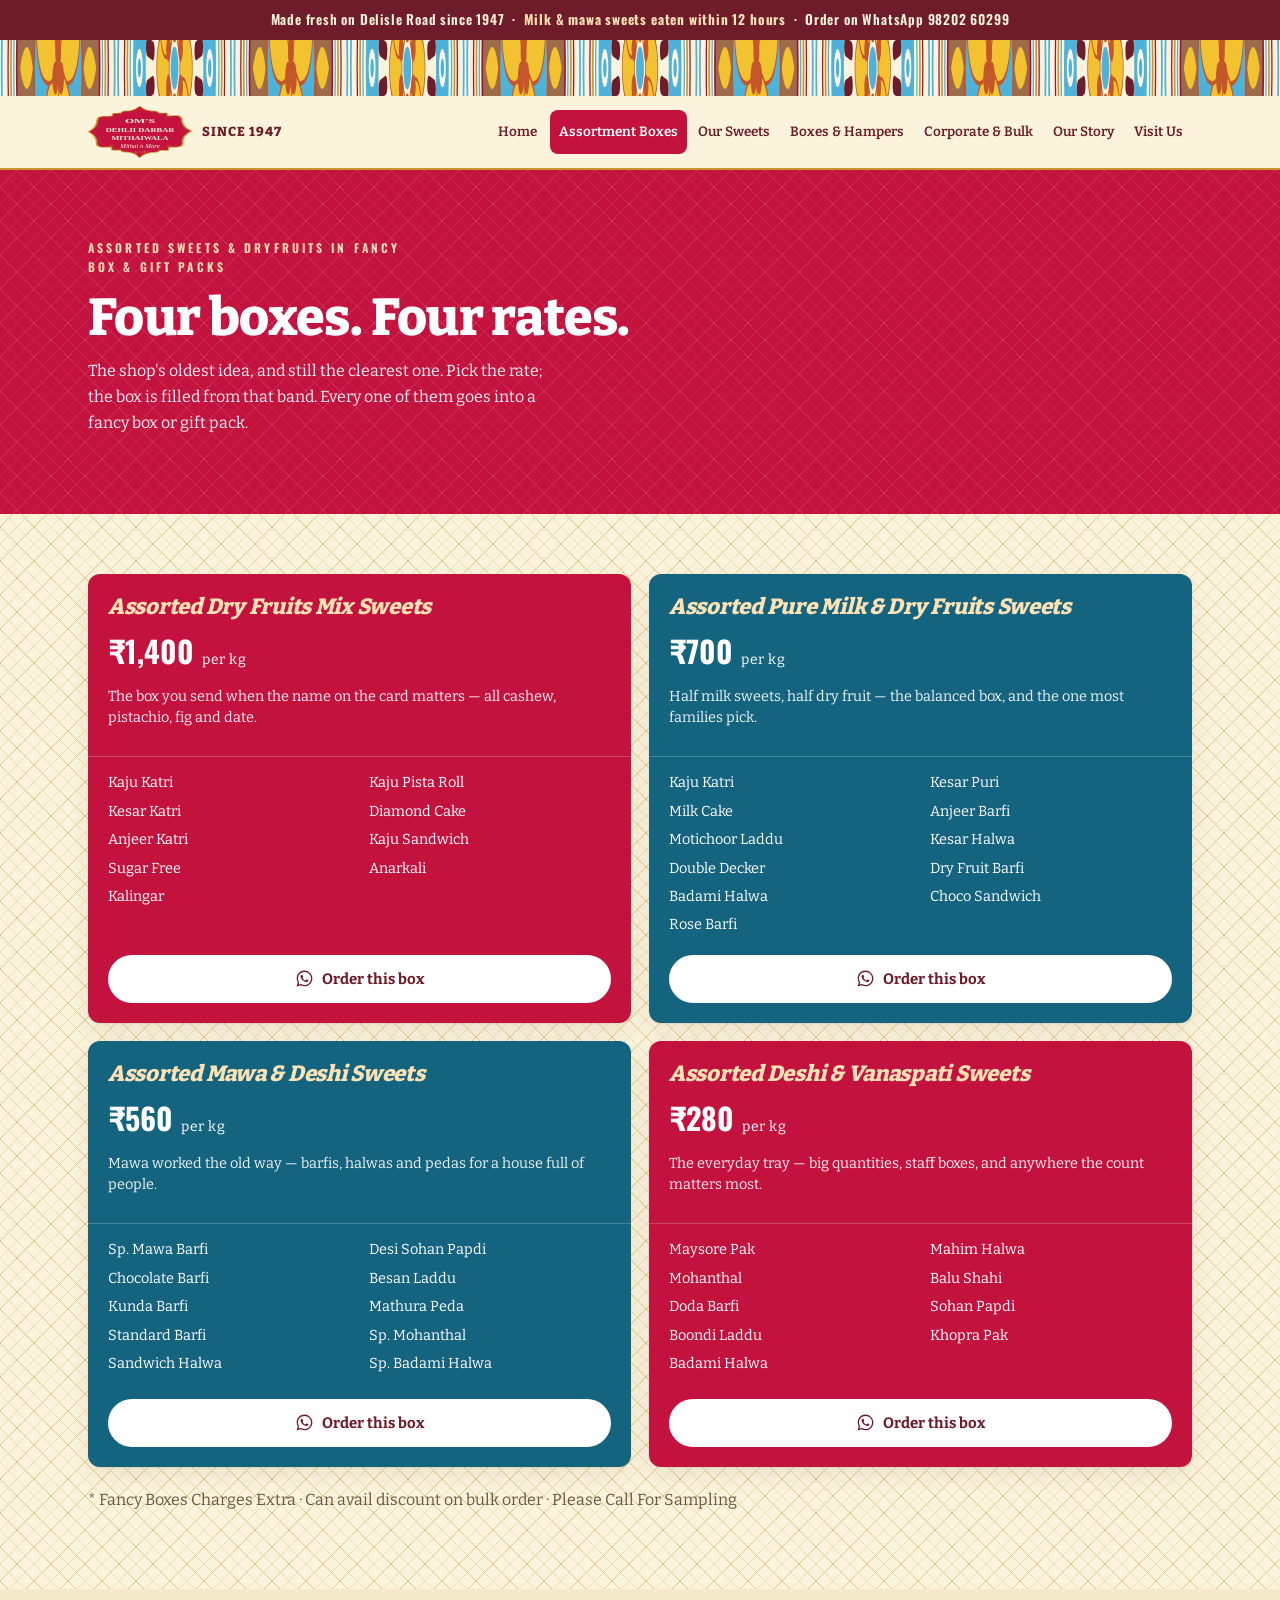
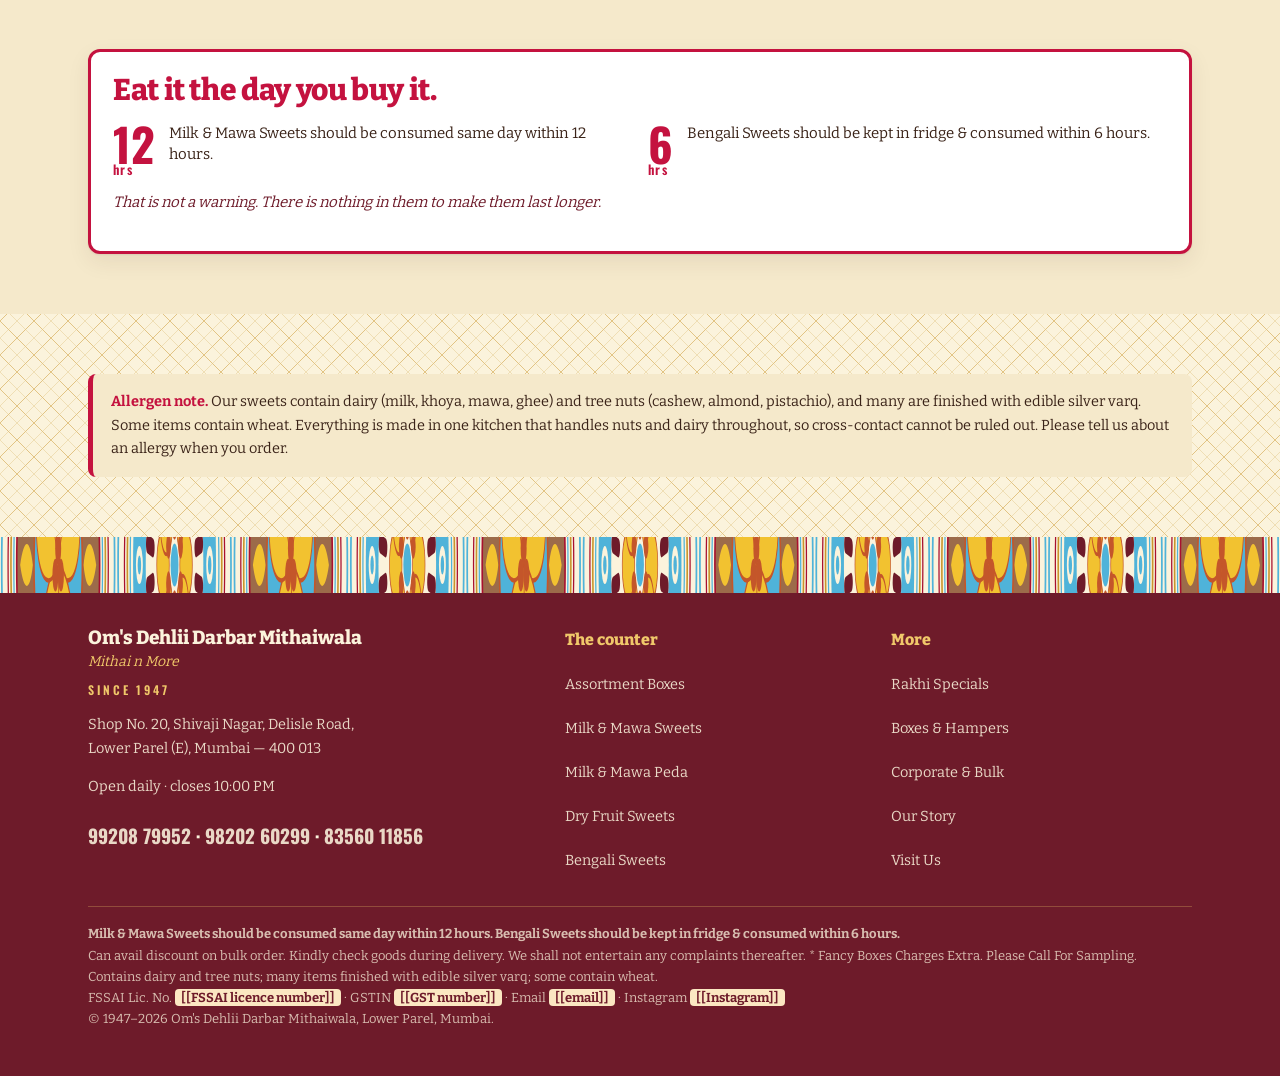
==== assortments.html @ e4f5b5af "Initial commit" ====
<!DOCTYPE html>
<html lang="en">
<head>
<meta charset="utf-8">
<meta name="viewport" content="width=device-width, initial-scale=1">
<title>Assorted sweets & dryfruit gift boxes — ₹280 to ₹1,400 per kg | Lower Parel</title>
<meta name="description" content="Four assortment boxes: Dry Fruits Mix ₹1,400, Pure Milk & Dry Fruits ₹700, Mawa & Deshi ₹560, Deshi & Vanaspati ₹280 per kg. Fancy box and gift packs. Lower Parel, Mumbai.">
<link rel="canonical" href="https://REPLACE-WITH-YOUR-DOMAIN/assortments.html">
<meta name="theme-color" content="#C4123F">
<meta property="og:type" content="website">
<meta property="og:site_name" content="Om's Dehlii Darbar Mithaiwala">
<meta property="og:title" content="Assorted sweets & dryfruit gift boxes — ₹280 to ₹1,400 per kg | Lower Parel">
<meta property="og:description" content="Four assortment boxes: Dry Fruits Mix ₹1,400, Pure Milk & Dry Fruits ₹700, Mawa & Deshi ₹560, Deshi & Vanaspati ₹280 per kg. Fancy box and gift packs. Lower Parel, Mumbai.">
<meta property="og:url" content="https://REPLACE-WITH-YOUR-DOMAIN/assortments.html">
<meta property="og:image" content="https://REPLACE-WITH-YOUR-DOMAIN/assets/img/linkcard.jpg">
<meta property="og:image:width" content="1200"><meta property="og:image:height" content="630">
<meta property="og:locale" content="en_IN">
<meta name="twitter:card" content="summary_large_image">
<link rel="preload" href="assets/fonts/bitter-800.woff2" as="font" type="font/woff2" crossorigin>
<link rel="preload" href="assets/fonts/bitter-400.woff2" as="font" type="font/woff2" crossorigin>
<link rel="preload" href="assets/fonts/oswald-700.woff2" as="font" type="font/woff2" crossorigin>
<link rel="stylesheet" href="assets/css/site.css">
<script src="assets/js/products.js" defer></script>
<script src="assets/js/site.js" defer></script>
<link rel="icon" href="assets/img/logo.svg" type="image/svg+xml">
<script type="application/ld+json">{"@context":"https://schema.org","@type":["Bakery","LocalBusiness","Store"],"name":"Om's Dehlii Darbar Mithaiwala","alternateName":["Om's Dehlii Darbar Mithaiwala","Oms Dehlii Darbar Mithaiwala"],"slogan":"Mithai n More","description":"All varieties of dry fruit, milk, bengali and mawa mithais manufactured by us. We cater to all orders for retail and corporate. Also available all types of dry fruits and farsans and chocolates. Fancy packaging available.","foundingDate":"1947","url":"https://REPLACE-WITH-YOUR-DOMAIN/","telephone":["+919920879952","+919820260299","+918356011856"],"priceRange":"₹₹","currenciesAccepted":"INR","paymentAccepted":"Cash, UPI","servesCuisine":"Indian sweets","address":{"@type":"PostalAddress","streetAddress":"Shop No. 20, Shivaji Nagar, Delisle Road","addressLocality":"Lower Parel (E), Mumbai","addressRegion":"Maharashtra","postalCode":"400013","addressCountry":"IN"},"openingHoursSpecification":[{"@type":"OpeningHoursSpecification","dayOfWeek":["Monday","Tuesday","Wednesday","Thursday","Friday","Saturday","Sunday"],"closes":"22:00"}],"aggregateRating":{"@type":"AggregateRating","ratingValue":"4.8","reviewCount":"16","bestRating":"5"},"hasMap":"https://maps.google.com/?q=Om%27s%20Dehlii%20Darbar%20Mithaiwala%2C%20Shop%20No.%2020%2C%20Shivaji%20Nagar%2C%20Delisle%20Road%2C%20Lower%20Parel%20%28E%29%2C%20Mumbai%20400013"}</script>
</head>
<body>
<a class="skip" href="#main">Skip to content</a>
<div class="announce">Made fresh on Delisle Road since 1947 &nbsp;·&nbsp; <b>Milk &amp; mawa sweets eaten within 12 hours</b> &nbsp;·&nbsp; Order on WhatsApp 98202 60299</div>
<div class="season" id="season-banner" role="region" aria-label="Rakhi season notice"><div class="season-in"><span>Fancy Rakhi Gift Hampers are ready — ₹1,400 to ₹3,000.</span><a href="rakhi.html">See the hampers</a><button class="x" type="button" aria-label="Dismiss this notice">&times;</button></div></div>
<img class="mandala" src="assets/img/mandala.svg" alt="" width="1100" height="56" aria-hidden="true">
<header class="hdr">
  <div class="hdr-in">
    <a class="brand" href="index.html">
      <img src="assets/img/logo.svg" width="104" height="52" alt="Om's Dehlii Darbar Mithaiwala — Mithai n More">
      <span class="since">Since 1947</span>
    </a>
    <button class="navbtn" id="navbtn" aria-expanded="false" aria-controls="nav">Menu</button>
    <nav class="nav" id="nav" aria-label="Main"><ul><li><a href="index.html">Home</a></li><li><a href="rakhi.html" data-season-only>Rakhi Specials</a></li><li><a href="assortments.html">Assortment Boxes</a></li><li><a href="sweets.html">Our Sweets</a></li><li><a href="boxes.html">Boxes &amp; Hampers</a></li><li><a href="corporate.html">Corporate &amp; Bulk</a></li><li><a href="story.html">Our Story</a></li><li><a href="visit.html">Visit Us</a></li></ul></nav>
  </div>
</header>
<main id="main">

<section class="hero">
  <div class="wrap">
    <p class="eyebrow">Assorted sweets &amp; dryfruits in fancy box &amp; gift packs</p>
    <h1>Four boxes. Four rates.</h1>
    <p>The shop's oldest idea, and still the clearest one. Pick the rate; the box is filled from that band.
       Every one of them goes into a fancy box or gift pack.</p>
  </div>
</section>
<section class="sec">
  <div class="wrap">
    <div class="bands" data-bands></div>
    <p style="margin-top:20px;color:var(--muted)">* Fancy Boxes Charges Extra · Can avail discount on bulk order · Please Call For Sampling</p>
  </div>
</section>
<section class="sec tint"><div class="wrap"><div class="fresh">
  <h2>Eat it the day you buy it.</h2>
  <div class="fg">
    <div class="fcard"><b>12<span>hrs</span></b><span>Milk &amp; Mawa Sweets should be consumed same day within 12 hours.</span></div>
    <div class="fcard"><b>6<span>hrs</span></b><span>Bengali Sweets should be kept in fridge &amp; consumed within 6 hours.</span></div>
  </div>
  <p class="fnote">That is not a warning. There is nothing in them to make them last longer.</p>
</div></div></section>
<section class="sec"><div class="wrap"><div class="allergen"><b>Allergen note.</b> Our sweets contain dairy (milk, khoya, mawa, ghee) and tree nuts (cashew, almond, pistachio), and many are finished with edible silver varq. Some items contain wheat. Everything is made in one kitchen that handles nuts and dairy throughout, so cross-contact cannot be ruled out. Please tell us about an allergy when you order.</div></div></section>

</main>
<img class="mandala" src="assets/img/mandala.svg" alt="" width="1100" height="56" aria-hidden="true">
<footer class="ftr">
  <div class="wrap inner">
    <div class="cols">
      <div>
        <div class="lock">Om's Dehlii Darbar Mithaiwala</div>
        <div class="tag">Mithai n More</div>
        <div class="since">Since 1947</div>
        <p style="margin-top:14px">Shop No. 20, Shivaji Nagar, Delisle Road,<br>Lower Parel (E), Mumbai — 400 013</p>
        <p>Open daily · closes 10:00 PM</p>
        <div class="nums" data-phones></div>
      </div>
      <div>
        <h4>The counter</h4>
        <ul>
          <li><a href="assortments.html">Assortment Boxes</a></li>
          <li><a href="sweets.html">Milk &amp; Mawa Sweets</a></li>
          <li><a href="sweets.html">Milk &amp; Mawa Peda</a></li>
          <li><a href="sweets.html">Dry Fruit Sweets</a></li>
          <li><a href="sweets.html">Bengali Sweets</a></li>
        </ul>
      </div>
      <div>
        <h4>More</h4>
        <ul>
          <li><a href="rakhi.html">Rakhi Specials</a></li>
          <li><a href="boxes.html">Boxes &amp; Hampers</a></li>
          <li><a href="corporate.html">Corporate &amp; Bulk</a></li>
          <li><a href="story.html">Our Story</a></li>
          <li><a href="visit.html">Visit Us</a></li>
        </ul>
      </div>
    </div>
    <p class="fine">
      <b>Milk &amp; Mawa Sweets should be consumed same day within 12 hours. Bengali Sweets should be kept in
      fridge &amp; consumed within 6 hours.</b><br>
      Can avail discount on bulk order. Kindly check goods during delivery. We shall not entertain any complaints
      thereafter. * Fancy Boxes Charges Extra. Please Call For Sampling.<br>
      Contains dairy and tree nuts; many items finished with edible silver varq; some contain wheat.<br>
      FSSAI Lic. No. <span data-ph="fssai"></span> · GSTIN <span data-ph="gst"></span> ·
      Email <span data-ph="email"></span> · Instagram <span data-ph="instagram"></span><br>
      © 1947–2026 Om's Dehlii Darbar Mithaiwala, Lower Parel, Mumbai.
    </p>
  </div>
</footer>
<nav class="actionbar" aria-label="Quick actions">
  <a class="wa" data-href="wa" href="#"><svg viewBox="0 0 24 24" fill="currentColor" aria-hidden="true"><path d="M12.04 2C6.58 2 2.13 6.45 2.13 11.91c0 1.75.46 3.45 1.32 4.95L2 22l5.25-1.38a9.9 9.9 0 0 0 4.79 1.22c5.46 0 9.9-4.45 9.9-9.91 0-2.65-1.03-5.14-2.9-7.01A9.82 9.82 0 0 0 12.04 2Zm0 18.15a8.2 8.2 0 0 1-4.2-1.15l-.3-.18-3.12.82.83-3.04-.2-.31a8.18 8.18 0 0 1-1.26-4.38c0-4.54 3.7-8.23 8.25-8.23 2.2 0 4.27.86 5.83 2.42a8.17 8.17 0 0 1 2.41 5.82c0 4.54-3.69 8.23-8.24 8.23Zm4.52-6.16c-.25-.12-1.47-.72-1.69-.81-.23-.08-.39-.12-.56.13-.16.24-.64.8-.78.97-.15.16-.29.18-.54.06-.25-.13-1.05-.39-2-1.23-.74-.66-1.24-1.47-1.38-1.72-.15-.25-.02-.38.11-.5.11-.11.25-.29.37-.44.12-.15.16-.25.25-.42.08-.16.04-.31-.02-.43-.06-.12-.56-1.34-.76-1.84-.2-.48-.4-.42-.56-.42h-.47c-.16 0-.43.06-.65.31-.22.25-.85.83-.85 2.03s.87 2.35.99 2.51c.12.16 1.71 2.61 4.15 3.66.58.25 1.03.4 1.39.51.58.19 1.11.16 1.53.1.47-.07 1.47-.6 1.67-1.18.21-.58.21-1.07.15-1.18-.06-.1-.22-.16-.47-.28Z"/></svg>WhatsApp</a>
  <a data-href="tel" href="#"><svg viewBox="0 0 24 24" fill="none" stroke="currentColor" stroke-width="2" stroke-linecap="round" stroke-linejoin="round" aria-hidden="true"><path d="M22 16.9v3a2 2 0 0 1-2.2 2 19.8 19.8 0 0 1-8.6-3.1 19.5 19.5 0 0 1-6-6A19.8 19.8 0 0 1 2.1 4.2 2 2 0 0 1 4.1 2h3a2 2 0 0 1 2 1.7c.1 1 .4 1.9.7 2.8a2 2 0 0 1-.5 2.1L8.1 9.9a16 16 0 0 0 6 6l1.3-1.3a2 2 0 0 1 2.1-.4c.9.3 1.8.6 2.8.7a2 2 0 0 1 1.7 2Z"/></svg>Call</a>
  <a data-href="maps" href="#" rel="noopener"><svg viewBox="0 0 24 24" fill="none" stroke="currentColor" stroke-width="2" stroke-linecap="round" stroke-linejoin="round" aria-hidden="true"><path d="M20 10c0 6-8 12-8 12S4 16 4 10a8 8 0 1 1 16 0Z"/><circle cx="12" cy="10" r="3"/></svg>Directions</a>
</nav>
</body>
</html>
---- assets/css/site.css ----
/* ==========================================================================
   OM'S DEHLII DARBAR MITHAIWALA — site styles
   Same system as the printed menu: mandala band, crimson/teal blocks, olive
   price column, orange ribbon, cream canvas with a gold diamond lattice.

   COLOUR NOTE. The printed menu's colours do not all clear WCAG AA on screen.
   Four are darkened here, and only here. Measured against cream #FBF3DC:
       teal   #1B7FA8 -> #146480   was 4.08:1, now 5.99:1
       olive  #7E7233 -> #6E632C   was 4.37:1, now 5.44:1  (gradient foot #4F471E, 8.42:1)
       orange #E8622A -> #B34518   was 3.05:1, now 5.01:1
       gold   #C9962C is never used behind cream text (2.40:1). It is ornament
              only; gold-coloured TEXT on cream uses --gold-ink #8A6119 (4.83:1).
   ========================================================================== */

/* ---------- FONTS (self-hosted; -x files are latin-ext, which carry ₹) ---------- */
@font-face{font-family:'Bitter';src:url(../fonts/bitter-400.woff2) format('woff2');font-weight:400;font-display:swap;
  unicode-range:U+0000-00FF,U+0131,U+0152-0153,U+02BB-02BC,U+02C6,U+02DA,U+02DC,U+2000-206F,U+2074,U+20AC,U+2122,U+2212}
@font-face{font-family:'Bitter';src:url(../fonts/bitter-600.woff2) format('woff2');font-weight:600;font-display:swap;
  unicode-range:U+0000-00FF,U+0131,U+0152-0153,U+02BB-02BC,U+02C6,U+02DA,U+02DC,U+2000-206F,U+2074,U+20AC,U+2122,U+2212}
@font-face{font-family:'Bitter';src:url(../fonts/bitter-700.woff2) format('woff2');font-weight:700;font-display:swap;
  unicode-range:U+0000-00FF,U+0131,U+0152-0153,U+02BB-02BC,U+02C6,U+02DA,U+02DC,U+2000-206F,U+2074,U+20AC,U+2122,U+2212}
@font-face{font-family:'Bitter';src:url(../fonts/bitter-800.woff2) format('woff2');font-weight:800;font-display:swap;
  unicode-range:U+0000-00FF,U+0131,U+0152-0153,U+02BB-02BC,U+02C6,U+02DA,U+02DC,U+2000-206F,U+2074,U+20AC,U+2122,U+2212}
@font-face{font-family:'Bitter';src:url(../fonts/bitter-x400.woff2) format('woff2');font-weight:400;font-display:swap;
  unicode-range:U+0100-02BA,U+1E00-1E9F,U+20A0-20C0,U+2C60-2C7F,U+A720-A7FF}
@font-face{font-family:'Bitter';src:url(../fonts/bitter-x700.woff2) format('woff2');font-weight:700;font-display:swap;
  unicode-range:U+0100-02BA,U+1E00-1E9F,U+20A0-20C0,U+2C60-2C7F,U+A720-A7FF}
@font-face{font-family:'Bitter';src:url(../fonts/bitter-x800.woff2) format('woff2');font-weight:800;font-display:swap;
  unicode-range:U+0100-02BA,U+1E00-1E9F,U+20A0-20C0,U+2C60-2C7F,U+A720-A7FF}
@font-face{font-family:'Oswald';src:url(../fonts/oswald-600.woff2) format('woff2');font-weight:600;font-display:swap;
  unicode-range:U+0000-00FF,U+2000-206F}
@font-face{font-family:'Oswald';src:url(../fonts/oswald-700.woff2) format('woff2');font-weight:700;font-display:swap;
  unicode-range:U+0000-00FF,U+2000-206F}
@font-face{font-family:'Oswald';src:url(../fonts/oswald-x700.woff2) format('woff2');font-weight:700;font-display:swap;
  unicode-range:U+0100-02BA,U+1E00-1E9F,U+20A0-20C0,U+2C60-2C7F,U+A720-A7FF}
@font-face{font-family:'Mukta';src:url(../fonts/mukta-dev-600.woff2) format('woff2');font-weight:600;font-display:swap;
  unicode-range:U+0900-097F,U+1CD0-1CF9,U+200C-200D,U+20A8,U+20B9,U+25CC,U+A830-A839,U+A8E0-A8FF}
@font-face{font-family:'Mukta';src:url(../fonts/mukta-lat-600.woff2) format('woff2');font-weight:600;font-display:swap;
  unicode-range:U+0000-00FF,U+2000-206F}

/* ---------- TOKENS ---------- */
:root{
  --crimson:#C4123F;      /* cream on this = 5.41:1 */
  --crimson-d:#A50E34;
  --teal:#146480;         /* darkened for screen — 5.99:1 */
  --olive:#6E632C;        /* darkened for screen — 5.44:1 */
  --olive2:#4F471E;       /* gradient foot      — 8.42:1 */
  --orange:#B34518;       /* darkened for screen — 5.01:1 */
  --orange-print:#E8622A; /* the true brand orange, ornament use only */
  --purple:#7A2E6E;       /* cream on this = 7.76:1 */
  --cream:#FBF3DC;
  --cream-2:#F5E9CB;
  --gold:#C9962C;         /* ORNAMENT ONLY — never behind cream text */
  --gold-ink:#8A6119;     /* gold-family text on cream — 4.83:1 */
  --maroon:#6E1B2A;       /* on cream = 10.23:1 */
  --ink:#3A2318;          /* body text on cream */
  --muted:#6B5647;
  --line:rgba(110,27,42,.20);
  --radius:12px;
  --shadow:0 1px 2px rgba(58,35,24,.07),0 8px 22px rgba(58,35,24,.08);
  --wrap:1140px;
  --bar:64px;
}

*,*::before,*::after{box-sizing:border-box}
html{-webkit-text-size-adjust:100%}
body{
  margin:0;color:var(--ink);
  background:var(--cream) url(../img/lattice.svg) repeat;background-size:34px 34px;
  font:400 16px/1.62 'Bitter',Georgia,'Times New Roman',serif;
  overflow-wrap:break-word;
}
img{max-width:100%;height:auto;display:block}
a{color:var(--maroon)}
h1,h2,h3{font-family:'Bitter',Georgia,serif;font-weight:800;line-height:1.1;margin:0;letter-spacing:-.012em}
p{margin:0 0 1em}
.dv{font-family:'Mukta',sans-serif;font-weight:600}
.cond{font-family:'Oswald',sans-serif;font-weight:700;letter-spacing:.01em}
.wrap{width:100%;max-width:var(--wrap);margin:0 auto;padding:0 18px}
.sr-only{position:absolute;width:1px;height:1px;padding:0;margin:-1px;overflow:hidden;clip:rect(0 0 0 0);white-space:nowrap;border:0}
:focus-visible{outline:3px solid var(--gold-ink);outline-offset:3px;border-radius:4px}
.skip{position:absolute;left:-9999px;top:0;background:var(--crimson);color:#fff;padding:12px 18px;z-index:300}
.skip:focus{left:8px;top:8px}

/* ---------- MANDALA BAND — the shop's signature element ---------- */
.mandala{display:block;width:100%;height:38px;object-fit:cover;object-position:center}
.mandala.tall{height:58px}

/* ---------- HEADER ---------- */
.hdr{background:var(--cream);border-bottom:2px solid var(--gold);position:relative;z-index:60}
.hdr a{text-decoration:none}
.hdr-in{display:flex;align-items:center;justify-content:space-between;gap:14px;padding:10px 18px;max-width:var(--wrap);margin:0 auto}
.brand{display:flex;align-items:center;gap:10px;min-width:0;min-height:44px}
.brand img{width:104px;height:52px;flex:0 0 104px}
@media (min-width:900px) and (max-width:1180px){.brand img{width:84px;height:42px;flex:0 0 84px}.brand .since{font-size:11px}}
.brand .since{font-family:'Bitter',serif;font-weight:800;font-size:13px;color:var(--maroon);
  letter-spacing:.08em;text-transform:uppercase;white-space:nowrap}
.navbtn{background:var(--crimson);border:0;color:#fff;border-radius:9px;min-width:44px;min-height:44px;
  display:inline-flex;align-items:center;justify-content:center;padding:0 14px;cursor:pointer;
  font:700 12px/1 'Oswald',sans-serif;letter-spacing:.14em;text-transform:uppercase}
.nav{display:none;background:var(--maroon)}
.nav.open{display:block}
.nav ul{list-style:none;margin:0 auto;padding:4px 0 10px;max-width:var(--wrap)}
.nav a{display:block;padding:13px 18px;font-weight:600;font-size:15px;color:var(--cream);
  border-bottom:1px solid rgba(251,243,220,.10)}
.nav a[aria-current="page"]{color:#F0C86A}

/* ---------- SEASON BANNER ---------- */
.season{background:var(--crimson);color:#fff;font-size:14.5px;position:relative;z-index:55}
.season-in{display:flex;align-items:center;gap:4px 12px;padding:4px 46px 4px 18px;max-width:var(--wrap);
  margin:0 auto;flex-wrap:wrap;min-height:52px}
.season a{color:#FFE2B4;font-weight:700;text-decoration:underline;text-underline-offset:3px;
  display:inline-flex;align-items:center;min-height:44px}      /* #FFE2B4 on crimson = 5.03:1 */
.season .x{position:absolute;right:6px;top:50%;transform:translateY(-50%);background:none;border:0;
  color:#fff;width:44px;height:44px;font-size:22px;cursor:pointer;border-radius:8px;line-height:1}

/* ---------- BUTTONS ---------- */
.btn{display:inline-flex;align-items:center;justify-content:center;gap:8px;min-height:48px;padding:12px 20px;
  border-radius:999px;font:700 15px/1.2 'Bitter',serif;text-decoration:none;border:0;cursor:pointer;text-align:center}
.btn svg{width:19px;height:19px;flex:0 0 19px}
.btn-wa{background:var(--crimson);color:#fff}            /* 6.86:1 */
.btn-wa:hover{background:var(--crimson-d)}
.btn-solid{background:var(--maroon);color:var(--cream)}  /* 10.23:1 */
.btn-ghost{background:transparent;color:var(--maroon);border:2px solid var(--maroon)}
.btn-block{display:flex;width:100%}

/* ---------- ORANGE RIBBON (arrow-ended, as printed) ---------- */
.ribbon{margin:0 0 22px;height:52px;display:flex;align-items:center}
.ribbon span{display:flex;align-items:center;height:52px;background:var(--orange);color:#fff;
  font-family:'Oswald',sans-serif;font-weight:700;font-size:clamp(13px,3.2vw,21px);letter-spacing:.04em;
  padding:0 30px 0 20px;width:100%;
  clip-path:polygon(0 0,calc(100% - 24px) 0,100% 50%,calc(100% - 24px) 100%,0 100%)}

/* ---------- HERO ---------- */
.hero{background:var(--crimson);color:#fff;padding:30px 0 34px;position:relative;overflow:hidden}
.hero::after{content:"";position:absolute;inset:0;background:url(../img/lattice-light.svg) repeat;
  background-size:34px 34px;opacity:.30;pointer-events:none}
.hero>*{position:relative;z-index:1}
.hero .eyebrow{font-family:'Oswald',sans-serif;font-size:12px;letter-spacing:.26em;text-transform:uppercase;
  color:#FFE2B4;font-weight:600}
.hero h1{font-size:clamp(29px,7.6vw,52px);color:#fff;margin:10px 0 0}
.hero h1 em{font-style:normal;color:#FFE2B4}
.hero .dv{font-size:clamp(17px,4.4vw,24px);color:rgba(255,255,255,.92);margin-top:8px}
.hero p{color:rgba(255,255,255,.93);margin-top:12px;font-size:16px;max-width:48ch}
.hero-cta{display:flex;flex-wrap:wrap;gap:10px;margin-top:20px}
.hero .btn-wa{background:#fff;color:var(--crimson)}
.hero .btn-ghost{color:#fff;border-color:rgba(255,255,255,.7)}
.hero-img{margin-top:22px;border-radius:var(--radius);overflow:hidden;border:3px solid var(--gold)}
/* the box exists before the file decodes, so nothing below it moves */
.hero-img picture{display:block;aspect-ratio:16/9}
.hero-img img{width:100%;height:100%;aspect-ratio:16/9;object-fit:cover}

/* ---------- SECTIONS ---------- */
.sec{padding:40px 0}
.sec-head{margin-bottom:20px}
.sec-head .eyebrow{font-family:'Oswald',sans-serif;font-size:12px;letter-spacing:.24em;text-transform:uppercase;
  color:var(--gold-ink);font-weight:600}
.sec-head h2{font-size:clamp(24px,5.6vw,36px);color:var(--maroon);margin-top:8px}
.sec-head .dv{color:var(--crimson);font-size:16px;margin-top:4px}
.sec-head p{color:var(--muted);margin-top:10px;max-width:62ch}
.sec.tint{background:var(--cream-2)}
.sec.dark{background:var(--maroon);color:var(--cream)}
.sec.dark h2,.sec.dark .sec-head h2{color:var(--cream)}
.sec.dark .sec-head .eyebrow{color:#F0C86A}
.sec.dark p{color:rgba(251,243,220,.88)}

/* ---------- CARDS ---------- */
.grid{display:grid;gap:16px;grid-template-columns:1fr}
.card{background:#fff;border:1px solid var(--line);border-radius:var(--radius);overflow:hidden;
  display:flex;flex-direction:column;box-shadow:var(--shadow)}
.card .ph{aspect-ratio:4/3;background:var(--maroon);position:relative;overflow:hidden}
.card .ph img{width:100%;height:100%;object-fit:cover}
.card .noimg{position:absolute;inset:0;display:flex;flex-direction:column;align-items:center;justify-content:center;
  gap:8px;color:#F0C86A;text-align:center;font-family:'Oswald',sans-serif;font-size:11px;letter-spacing:.14em;
  text-transform:uppercase;font-weight:600;padding:14px}
.card .noimg svg{width:28px;height:28px;opacity:.9}
.card .bd{padding:15px 15px 0;flex:1}
.card h3{font-size:19px;color:var(--maroon)}
.card .deva{font-family:'Mukta',sans-serif;font-weight:600;font-size:14px;color:var(--crimson);margin-top:2px}
.card .desc{font-size:14.5px;color:var(--muted);margin:9px 0 0;line-height:1.5}
.card .meta{display:flex;flex-wrap:wrap;gap:6px;margin-top:11px}
.chip{font-family:'Oswald',sans-serif;font-size:11px;letter-spacing:.05em;font-weight:600;text-transform:uppercase;
  padding:5px 9px;border-radius:999px;background:var(--cream-2);color:var(--maroon);border:1px solid var(--line)}
.chip.nuts{background:#F7E6CE;color:#7A4310;border-color:#E4C79B}   /* 5.66:1 */
.chip.dairy{background:#DCEAF0;color:#124E64;border-color:#B4D2DE}  /* 6.31:1 */
.chip.varq{background:#EDE7DA;color:#4F4634;border-color:#D5CBB4}   /* 7.72:1 */
.chip.wheat{background:#F0E8D3;color:#5A4A22;border-color:#D9CBA6}  /* 7.06:1 */
.chip.fresh{background:var(--crimson);color:#fff;border-color:var(--crimson)}
.card .foot{padding:13px 15px 15px;margin-top:12px;border-top:1px dashed var(--line);
  display:flex;align-items:center;justify-content:space-between;gap:10px;flex-wrap:wrap}
.price{font-family:'Oswald',sans-serif;font-weight:700;font-size:22px;color:var(--crimson);line-height:1.1}
.price .u{display:block;font-family:'Bitter',serif;font-weight:400;font-size:11.5px;letter-spacing:.06em;
  text-transform:uppercase;color:var(--muted);margin-top:3px}
.card .foot .btn{padding:11px 15px;font-size:14px;min-height:44px}
.flag{position:absolute;left:0;top:12px;background:var(--gold);color:#3A2318;font-family:'Oswald',sans-serif;
  font-size:11px;font-weight:600;letter-spacing:.12em;text-transform:uppercase;padding:6px 12px;
  border-radius:0 8px 8px 0;z-index:2}                             /* #3A2318 on gold = 7.19:1 */

/* ---------- ASSORTMENT BAND CARDS (crimson / teal, as the menu) ---------- */
.bands{display:grid;gap:18px;grid-template-columns:1fr}
.band{border-radius:var(--radius);overflow:hidden;color:#fff;box-shadow:var(--shadow);display:flex;flex-direction:column}
.band.c0,.band.c3{background:var(--crimson)}
.band.c1,.band.c2{background:var(--teal)}
.band .bh{padding:20px 20px 14px}
.band h3{font-size:22px;color:#FFE2B4;font-style:italic;line-height:1.15}
.band .bp{font-family:'Oswald',sans-serif;font-weight:700;font-size:30px;margin-top:8px;color:#fff}
.band .bp small{font-family:'Bitter',serif;font-weight:400;font-size:14px;letter-spacing:.04em}
.band .pitch{font-size:14.5px;color:rgba(255,255,255,.92);margin-top:10px;line-height:1.45}
.band ul{list-style:none;margin:0;padding:14px 20px 18px;columns:2;column-gap:18px;font-size:14.5px;
  border-top:1px solid rgba(255,255,255,.22);flex:1}
.band li{margin-bottom:5px;break-inside:avoid}
.band .act{padding:0 20px 20px}
.band .btn{background:#fff;color:var(--maroon)}

/* ---------- OLIVE PRICE COLUMN ---------- */
.olive{background:linear-gradient(180deg,var(--olive) 0%,var(--olive2) 100%);color:var(--cream);
  border-radius:120px 120px var(--radius) var(--radius);border:2px solid var(--gold);
  padding:78px 22px 26px;position:relative;margin-top:56px}
.olive .rose{position:absolute;left:50%;top:14px;transform:translateX(-50%);width:96px;height:96px;
  border-radius:50%;overflow:hidden;border:3px solid var(--gold)}
.olive .rose img{width:100%;height:100%;object-fit:cover}
.olive h3{color:#F0C86A;text-align:center;font-size:20px;font-style:italic;margin:22px 0 10px}
.olive h3:first-of-type{margin-top:0}
.row{display:flex;align-items:baseline;gap:.45em;padding:4px 0;font-size:15px}
.row .nm{flex:0 0 auto}
.row .dots{flex:1 1 auto;border-bottom:1px dotted currentColor;opacity:.45;transform:translateY(-.24em)}
.row .pr{flex:0 0 auto;font-family:'Oswald',sans-serif;font-weight:600;font-variant-numeric:tabular-nums}
.olive .row{color:var(--cream)}

/* ---------- LADDER (boxes & hampers) ---------- */
.ladder{background:#fff;border:1px solid var(--line);border-radius:var(--radius);overflow:hidden;box-shadow:var(--shadow)}
.ladder .lh{background:var(--crimson);color:var(--cream);font-weight:800;font-style:italic;font-size:20px;padding:14px 20px}
.ladder .lb{padding:8px 20px 18px;color:var(--maroon)}
.ladder .row{font-size:16px;font-weight:600;padding:9px 0;border-bottom:1px dotted var(--line);min-height:44px}
.ladder .row .pr{font-size:19px;color:var(--crimson)}
.ladder .row:last-child{border-bottom:0}
.ladder .lwt{flex:0 0 auto;font-weight:400;font-size:14px;color:var(--muted);margin-left:.5em}
.ladder .lact{padding:0 20px 18px}
.ladder .row .lbtn{margin-left:12px;padding:9px 14px;min-height:44px;font-size:13px;flex:0 0 auto}
@media (max-width:599px){
  /* icon-only order button — the label would push the row past a 360px screen */
  .ladder .row .lbtn{width:44px;padding:0;justify-content:center}
  .ladder .row .lbtn .btxt{display:none}
  .ladder .row .nm{min-width:0}
  .ladder .row .lwt{display:block;margin-left:0}
}
.extra{background:var(--gold);color:#3A2318;font-family:'Oswald',sans-serif;font-weight:600;font-size:13px;
  letter-spacing:.08em;text-transform:uppercase;padding:10px 20px;text-align:center}

/* ---------- PURPLE BAR ---------- */
.purple{background:var(--purple);color:#fff;border-radius:var(--radius);padding:20px;text-align:center}
.purple b{display:block;font-size:18px;color:#FFE2B4}          /* #FFE2B4 on purple = 7.22:1 */
.purple span{display:block;margin-top:6px;font-size:15px}
.purple .big{font-family:'Oswald',sans-serif;font-weight:700;font-size:22px;margin-top:10px}

/* ---------- FRESHNESS PROMISE — a trust asset, not fine print ---------- */
.fresh{background:#fff;border:3px solid var(--crimson);border-radius:var(--radius);padding:22px;box-shadow:var(--shadow)}
.fresh h2{color:var(--crimson);font-size:clamp(22px,5vw,30px)}
.fresh .fg{display:grid;gap:16px;grid-template-columns:1fr;margin-top:16px}
.fcard{display:flex;gap:14px;align-items:flex-start}
.fcard b{font-family:'Oswald',sans-serif;font-size:46px;line-height:.9;color:var(--crimson);font-weight:700;flex:0 0 auto}
.fcard b span{display:block;font-size:13px;letter-spacing:.1em;font-weight:600}
.fcard>span{font-size:15px;line-height:1.45;color:var(--ink)}
.fresh .fnote{margin-top:14px;font-style:italic;color:var(--maroon);font-size:15px}

/* ---------- SPACE RESERVED FOR JS-RENDERED LISTS ----------
   These containers are filled by products.js. Without a reserved height the
   fill pushes everything below it down after first paint — that alone was
   0.27 CLS on the catalogue page. The :empty selector stops applying the
   moment the list is rendered, and by then the real content is always taller,
   so nothing ever jumps back up. */
#catalogue:empty{min-height:100vh}
#bestsellers:empty{min-height:76vh}
[data-bands]:empty{min-height:88vh}
[data-hampers]:empty,[data-boxes]:empty{min-height:62vh}
#faq:empty{min-height:44vh}

/* ---------- FILTERS ---------- */
.filters{display:flex;gap:8px;overflow-x:auto;padding:6px 2px 12px;-webkit-overflow-scrolling:touch;
  scroll-snap-type:x proximity;mask-image:linear-gradient(90deg,#000 0,#000 93%,transparent 100%)}
.filters button{flex:0 0 auto;min-height:44px;padding:10px 16px;border-radius:999px;border:2px solid var(--line);
  background:#fff;color:var(--maroon);font:600 14px/1 'Bitter',serif;cursor:pointer;white-space:nowrap;scroll-snap-align:start}
.filters button[aria-pressed="true"]{background:var(--maroon);color:var(--cream);border-color:var(--maroon)}
.count{font-size:14px;color:var(--muted);margin:2px 0 16px}

/* ---------- TRUST ---------- */
.trust{display:grid;gap:14px;grid-template-columns:1fr}
.tcard{background:var(--maroon);color:var(--cream);border-radius:var(--radius);padding:20px}
.tcard .score{font-family:'Oswald',sans-serif;font-weight:700;font-size:46px;color:#F0C86A;line-height:1}
.tcard .stars{display:flex;gap:3px;margin-top:6px}
.tcard .stars svg{width:18px;height:18px;fill:#F0C86A}
.tcard .lbl{font-family:'Oswald',sans-serif;font-size:12px;letter-spacing:.14em;text-transform:uppercase;
  color:rgba(251,243,220,.85);margin-top:8px;font-weight:500}
.tcard blockquote{margin:0;font-size:21px;line-height:1.32;font-style:italic}
.tcard cite{display:block;font-style:normal;font-family:'Oswald',sans-serif;font-size:11.5px;letter-spacing:.14em;
  text-transform:uppercase;color:#F0C86A;margin-top:9px;font-weight:500}

/* ---------- FORM ---------- */
.form{background:#fff;border:1px solid var(--line);border-radius:var(--radius);padding:20px;box-shadow:var(--shadow)}
.field{margin-bottom:15px}
.field label{display:block;font-weight:700;font-size:14.5px;color:var(--maroon);margin-bottom:6px}
.field input,.field select,.field textarea{width:100%;min-height:48px;padding:12px 14px;border:2px solid var(--line);
  border-radius:9px;font:400 16px/1.4 'Bitter',serif;color:var(--ink);background:#fff}
.field textarea{min-height:96px;resize:vertical}
.field .hint{font-size:13px;color:var(--muted);margin-top:5px}
.form .btn{width:100%}

/* ---------- FAQ ---------- */
.faq{border-top:1px solid var(--line)}
.faq details{border-bottom:1px solid var(--line)}
.faq summary{cursor:pointer;padding:16px 34px 16px 0;font-weight:700;color:var(--maroon);position:relative;
  list-style:none;min-height:44px}
.faq summary::-webkit-details-marker{display:none}
.faq summary::after{content:"+";position:absolute;right:6px;top:13px;font-size:26px;color:var(--gold-ink);line-height:1}
.faq details[open] summary::after{content:"–"}
.faq p{color:var(--muted);font-size:15px;padding-bottom:16px;margin:0}

/* ---------- MAP / INFO ---------- */
.mapbox{border-radius:var(--radius);overflow:hidden;border:2px solid var(--gold);background:var(--cream-2)}
.mapbox iframe{display:block;width:100%;height:320px;border:0}
.infolist{list-style:none;margin:0;padding:0}
.infolist li{display:flex;gap:13px;padding:15px 0;border-bottom:1px solid var(--line);min-height:44px}
.infolist svg{width:22px;height:22px;flex:0 0 22px;stroke:var(--crimson);fill:none;stroke-width:2;
  stroke-linecap:round;stroke-linejoin:round;margin-top:2px}
.infolist b{display:block;color:var(--maroon);font-size:15px}
.infolist span{color:var(--muted);font-size:15px}
.infolist a{color:var(--maroon);display:inline-flex;align-items:center;min-height:44px}

/* ---------- NOTES ---------- */
.allergen{background:var(--cream-2);border-left:5px solid var(--crimson);border-radius:8px;padding:16px 18px;
  font-size:14.5px;color:var(--ink)}
.allergen b{color:var(--crimson)}
.ph-note{color:#6E1B2A;background:#FBE7C2;padding:1px 6px;border-radius:4px;font-weight:700;white-space:nowrap}
                                                          /* 8.30:1 on any ground */

/* ---------- FOOTER ---------- */
.ftr{background:var(--maroon);color:rgba(251,243,220,.88);padding:0 0 calc(26px + var(--bar));font-size:14.5px}
.ftr .inner{padding-top:34px}
.ftr a{color:rgba(251,243,220,.88);text-decoration:none}
.ftr a:hover{color:#F0C86A;text-decoration:underline}
.ftr h4{font-family:'Bitter',serif;font-weight:800;color:#F0C86A;font-size:16px;margin:0 0 10px}
.ftr .cols{display:grid;gap:26px;grid-template-columns:1fr}
.ftr ul{list-style:none;margin:0;padding:0}
.ftr li a{display:inline-flex;align-items:center;min-height:44px}
.ftr .lock{font-family:'Bitter',serif;font-weight:800;color:var(--cream);font-size:19px;line-height:1.2}
.ftr .tag{font-style:italic;color:#F0C86A;font-size:14px;margin-top:2px}
.ftr .since{font-family:'Oswald',sans-serif;font-size:12px;letter-spacing:.24em;text-transform:uppercase;
  color:#F0C86A;font-weight:500;margin-top:6px}
.ftr .nums{font-family:'Oswald',sans-serif;font-weight:700;font-size:19px;color:var(--cream);margin-top:8px;line-height:1.5}
.ftr .nums a,.infolist span a{display:inline-flex;align-items:center;min-height:44px}
.ftr .fine{margin-top:24px;padding-top:16px;border-top:1px solid rgba(240,200,106,.28);font-size:13px;
  color:rgba(251,243,220,.75)}

/* ---------- STICKY ACTION BAR ---------- */
.actionbar{position:fixed;left:0;right:0;bottom:0;z-index:100;background:var(--maroon);
  border-top:2px solid var(--gold);display:grid;grid-template-columns:repeat(3,1fr);
  padding-bottom:env(safe-area-inset-bottom)}
.actionbar a{display:flex;flex-direction:column;align-items:center;justify-content:center;gap:4px;
  min-height:var(--bar);color:var(--cream);text-decoration:none;font:600 11px/1 'Oswald',sans-serif;
  letter-spacing:.1em;text-transform:uppercase;border-right:1px solid rgba(251,243,220,.14)}
.actionbar a:last-child{border-right:0}
.actionbar a.wa{background:var(--crimson);color:#fff}
.actionbar svg{width:21px;height:21px}

/* ---------- BREAKPOINTS ---------- */
@media (min-width:600px){
  .grid{grid-template-columns:repeat(2,1fr)}
  .bands{grid-template-columns:repeat(2,1fr)}
  .fresh .fg{grid-template-columns:1fr 1fr}
  .ftr .cols{grid-template-columns:repeat(2,1fr)}
  .mandala{height:48px}
}
@media (min-width:900px){
  .hero{padding:56px 0 62px}
  .hero-in{display:grid;grid-template-columns:1.05fr .95fr;gap:40px;align-items:center}
  .hero-img{margin-top:0}
  .hero-img picture,.hero-img img{aspect-ratio:4/3}
  .sec{padding:60px 0}
  .grid{grid-template-columns:repeat(3,1fr)}
  .trust{grid-template-columns:.85fr 1.15fr}
  .ftr .cols{grid-template-columns:1.5fr 1fr 1fr}
  .ftr{padding-bottom:34px}
  .two{display:grid;grid-template-columns:1.05fr .95fr;gap:34px;align-items:start}
  .mapbox iframe{height:430px}
  .navbtn{display:none}
  .nav{display:block;background:transparent}
  .nav ul{display:flex;gap:2px;padding:0;justify-content:flex-end;flex-wrap:wrap}
  .nav a{border:0;padding:0 9px;min-height:44px;display:inline-flex;align-items:center;font-size:13.5px;border-radius:8px;color:var(--maroon);white-space:nowrap}
  .nav a:hover{background:rgba(110,27,42,.08)}
  .nav a[aria-current="page"]{background:var(--crimson);color:#fff}
  .actionbar{display:none}
  .mandala{height:56px}
  .mandala.tall{height:76px}
}
@media (min-width:1100px){ .grid{grid-template-columns:repeat(4,1fr)} .bands{grid-template-columns:repeat(2,1fr)} }
@media (prefers-reduced-motion:reduce){*{animation-duration:.001ms !important;transition-duration:.001ms !important}}
@media print{ .actionbar,.navbtn,.season,.nav{display:none !important} body{background:#fff} }

/* ==========================================================================
   E-COMMERCE LAYER — hero banner, category tiles, collection rows, trust strip.
   Structure follows a modern mithai storefront; the skin stays the printed menu.
   ========================================================================== */

/* ---------- announcement strip ---------- */
.announce{background:var(--maroon);color:var(--cream);text-align:center;font-size:13.5px;
  padding:9px 16px;font-family:'Oswald',sans-serif;font-weight:500;letter-spacing:.06em}
.announce b{color:#FFE2B4}

/* ---------- HERO BANNER (image-led, full width) ---------- */
.banner{position:relative;overflow:hidden;background:var(--maroon)}
.banner picture,.banner img{display:block;width:100%;height:100%;object-fit:cover}
.banner .bimg{position:absolute;inset:0}
.banner .bimg::after{content:"";position:absolute;inset:0;
  background:linear-gradient(180deg,rgba(58,10,24,.86) 0%,rgba(110,27,42,.72) 45%,rgba(110,27,42,.90) 100%)}
.banner .bin{position:relative;z-index:2;padding:44px 18px 48px;max-width:var(--wrap);margin:0 auto;text-align:center}
.banner .eyebrow{font-family:'Oswald',sans-serif;font-size:12px;letter-spacing:.28em;text-transform:uppercase;
  color:#FFE2B4;font-weight:600}
.banner h1{font-size:clamp(30px,7.4vw,54px);color:#fff;margin:12px 0 0;text-shadow:0 2px 18px rgba(0,0,0,.35)}
.banner h1 em{font-style:normal;color:#FFE2B4}
.banner .dv{font-size:clamp(17px,4.2vw,24px);color:rgba(255,255,255,.94);margin-top:8px}
.banner p{color:rgba(255,255,255,.92);margin:14px auto 0;max-width:56ch;font-size:16px}
.banner .bcta{display:flex;gap:10px;justify-content:center;flex-wrap:wrap;margin-top:22px}
.banner .btn-wa{background:#fff;color:var(--crimson)}
.banner .btn-ghost{color:#fff;border-color:rgba(255,255,255,.75)}
.banner .pricetag{display:inline-block;margin-top:18px;background:var(--gold);color:#3A2318;
  font-family:'Oswald',sans-serif;font-weight:700;font-size:17px;padding:9px 20px;border-radius:999px;
  letter-spacing:.04em}

/* ---------- CATEGORY TILES ---------- */
.cats{display:grid;grid-template-columns:repeat(3,1fr);gap:12px}
.cat{display:block;text-align:center;text-decoration:none;color:var(--maroon)}
.cat .disc{aspect-ratio:1;border-radius:50%;overflow:hidden;border:3px solid var(--gold);
  background:var(--maroon);box-shadow:var(--shadow)}
.cat .disc img{width:100%;height:100%;object-fit:cover}
.cat .disc .noimg{position:absolute;inset:0}
.cat b{display:block;font-size:13.5px;margin-top:9px;line-height:1.25;font-weight:700}
.cat span{display:block;font-family:'Oswald',sans-serif;font-size:12px;color:var(--crimson);margin-top:2px;font-weight:600}
.cat:hover .disc{border-color:var(--crimson)}

/* ---------- PRODUCT CARD, storefront shape ---------- */
.pgrid{display:grid;gap:14px;grid-template-columns:repeat(2,1fr)}
.pcard{background:#fff;border:1px solid var(--line);border-radius:14px;overflow:hidden;
  display:flex;flex-direction:column;box-shadow:var(--shadow);position:relative}
.pcard .pimg{aspect-ratio:1;background:var(--maroon);position:relative;overflow:hidden}
.pcard .pimg img{width:100%;height:100%;object-fit:cover;transition:transform .35s ease}
.pcard:hover .pimg img{transform:scale(1.05)}
.pcard .noimg{position:absolute;inset:0;display:flex;flex-direction:column;align-items:center;
  justify-content:center;gap:6px;color:#F0C86A;text-align:center;font-family:'Oswald',sans-serif;
  font-size:10.5px;letter-spacing:.12em;text-transform:uppercase;font-weight:600;padding:10px}
.pcard .noimg svg{width:24px;height:24px}
.pcard .pbd{padding:12px 13px 0;flex:1}
.pcard h3{font-size:16px;color:var(--maroon);line-height:1.22}
.pcard .deva{font-family:'Mukta',sans-serif;font-weight:600;font-size:12.5px;color:var(--crimson);margin-top:1px}
.pcard .wt{font-family:'Oswald',sans-serif;font-size:12px;color:var(--muted);margin-top:6px;
  letter-spacing:.04em;font-weight:500}
.pcard .pfoot{padding:10px 13px 13px;display:flex;align-items:center;justify-content:space-between;gap:8px}
.pcard .ppr{font-family:'Oswald',sans-serif;font-weight:700;font-size:19px;color:var(--crimson);line-height:1.1}
.pcard .ppr small{display:block;font-family:'Bitter',serif;font-weight:400;font-size:11px;color:var(--muted);
  letter-spacing:.04em;text-transform:uppercase;margin-top:1px}
.pcard .padd{background:var(--crimson);color:#fff;border:0;border-radius:999px;min-height:44px;min-width:44px;
  padding:0 14px;display:inline-flex;align-items:center;gap:6px;font:700 13px/1 'Bitter',serif;
  text-decoration:none;cursor:pointer}
.pcard .padd svg{width:16px;height:16px}
.pcard .padd:hover{background:var(--crimson-d)}
.ribbonflag{position:absolute;left:0;top:11px;z-index:3;background:var(--gold);color:#3A2318;
  font-family:'Oswald',sans-serif;font-size:10.5px;font-weight:600;letter-spacing:.12em;text-transform:uppercase;
  padding:5px 11px;border-radius:0 7px 7px 0}
.ribbonflag.hot{background:var(--crimson);color:#fff}

/* ---------- ROW HEADER with "view all" ---------- */
.rowhead{display:flex;align-items:flex-end;justify-content:space-between;gap:16px;margin-bottom:16px;flex-wrap:wrap}
.rowhead h2{font-size:clamp(22px,5vw,32px);color:var(--maroon)}
.rowhead .sub{font-family:'Oswald',sans-serif;font-size:12.5px;letter-spacing:.16em;text-transform:uppercase;
  color:var(--gold-ink);font-weight:600;margin-bottom:5px}
.viewall{font-family:'Oswald',sans-serif;font-size:13px;letter-spacing:.1em;text-transform:uppercase;
  color:var(--crimson);font-weight:600;text-decoration:none;display:inline-flex;align-items:center;
  min-height:44px;gap:5px;white-space:nowrap}
.viewall:hover{text-decoration:underline}

/* ---------- TRUST STRIP ---------- */
.trustbar{background:var(--cream-2);border-top:2px solid var(--gold);border-bottom:2px solid var(--gold)}
.trustbar .tin{display:grid;grid-template-columns:repeat(2,1fr);gap:18px 14px;padding:26px 18px;
  max-width:var(--wrap);margin:0 auto}
.tb{text-align:center}
.tb svg{width:34px;height:34px;margin:0 auto 9px;display:block;stroke:var(--crimson);fill:none;
  stroke-width:1.8;stroke-linecap:round;stroke-linejoin:round}
.tb b{display:block;color:var(--maroon);font-size:14.5px;line-height:1.25}
.tb span{display:block;color:var(--muted);font-size:12.5px;margin-top:4px;line-height:1.4}

/* ---------- SPLIT PROMO (corporate) ---------- */
.promo{display:grid;grid-template-columns:1fr;background:var(--maroon);color:var(--cream);
  border-radius:14px;overflow:hidden;box-shadow:var(--shadow)}
.promo .pimg{aspect-ratio:16/10;overflow:hidden}
.promo .pimg img{width:100%;height:100%;object-fit:cover}
.promo .ptxt{padding:26px 22px}
.promo h2{color:var(--cream);font-size:clamp(22px,5vw,32px)}
.promo p{color:rgba(251,243,220,.9);margin-top:12px}
.promo .btn{margin-top:8px;background:var(--gold);color:#3A2318}

@media (min-width:600px){
  .cats{grid-template-columns:repeat(4,1fr)}
  .pgrid{grid-template-columns:repeat(3,1fr)}
  .trustbar .tin{grid-template-columns:repeat(4,1fr)}
  .banner .bin{padding:64px 18px 70px}
}
@media (min-width:900px){
  .cats{grid-template-columns:repeat(6,1fr)}
  .pgrid{grid-template-columns:repeat(4,1fr)}
  .promo{grid-template-columns:1.1fr .9fr;align-items:center}
  .promo .pimg{aspect-ratio:auto;height:100%}
  .promo .ptxt{padding:38px 34px}
  .banner .bin{padding:86px 18px 94px}
  .pcard h3{font-size:17px}
}
@media (min-width:1100px){ .pgrid{grid-template-columns:repeat(4,1fr)} }


/* ---------- NO-PHOTOGRAPH TILE ---------- */
/* Cream, latticed, with the shop's mandala — not a hole in the grid.
   Replaces the old "photograph needed" block. */
.card .pimg,.pcard .pimg,.card .shot{background:var(--cream)}
.noimg{position:absolute;inset:0;display:flex;flex-direction:column;align-items:center;justify-content:center;
  gap:6px;background:var(--cream) url(../img/lattice.svg) repeat;background-size:34px 34px;padding:12px;text-align:center}
.noimg .nomed{width:52%;max-width:104px;height:auto;opacity:.42}
.noimg .nodev{font-family:'Mukta',sans-serif;font-weight:600;font-size:15px;color:#8A6119;line-height:1.2}
.card .noimg svg,.pcard .noimg svg{width:auto}
.pcard .pimg{background:var(--cream)}
.cat .disc .noimg{background-size:26px 26px}
.cat .disc .noimg .nodev{display:none}
.cat .disc .noimg .nomed{width:70%;opacity:.5}
/* the generic ".pimg img{height:100%;object-fit:cover}" rule must not stretch the mandala */
.pimg .noimg img.nomed,.shot .noimg img.nomed,.disc .noimg img.nomed,.noimg img.nomed{
  width:50%;height:auto;max-height:58%;object-fit:contain;transform:none}
.pcard:hover .noimg img.nomed{transform:none}
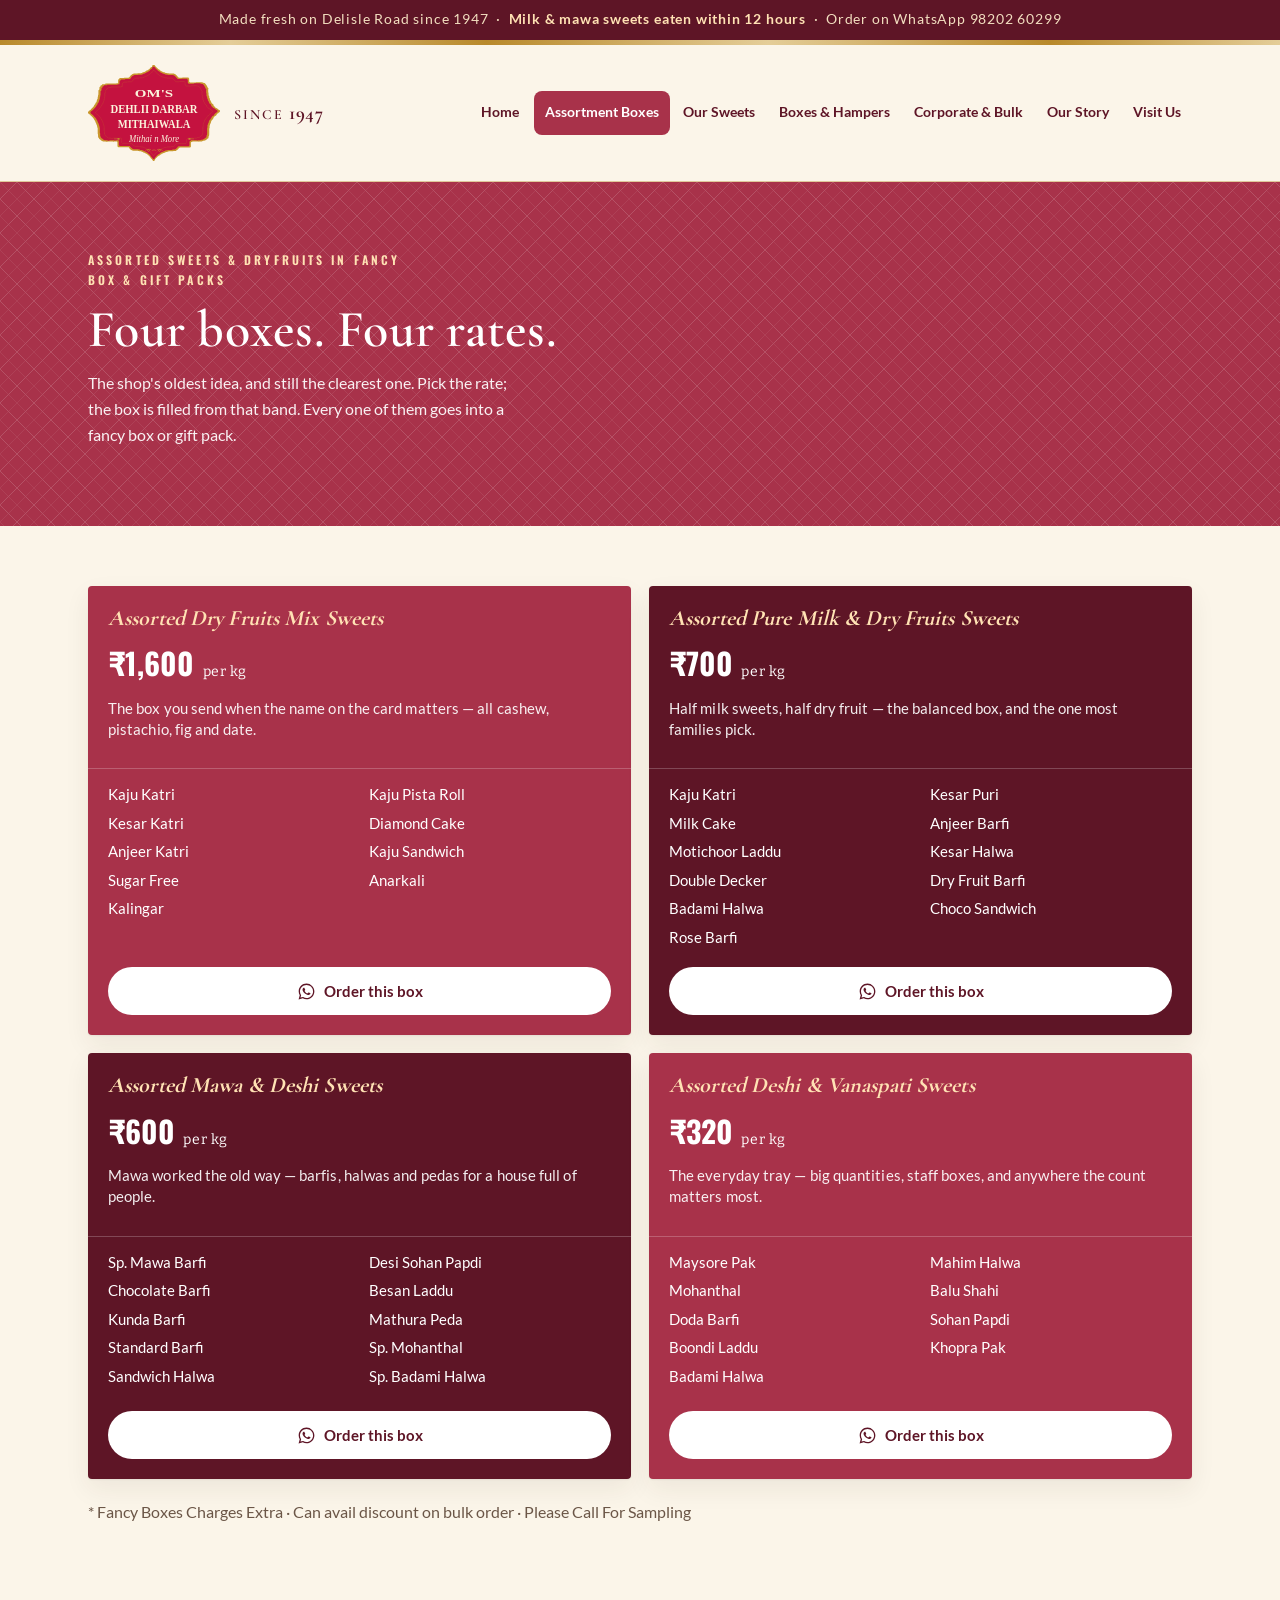
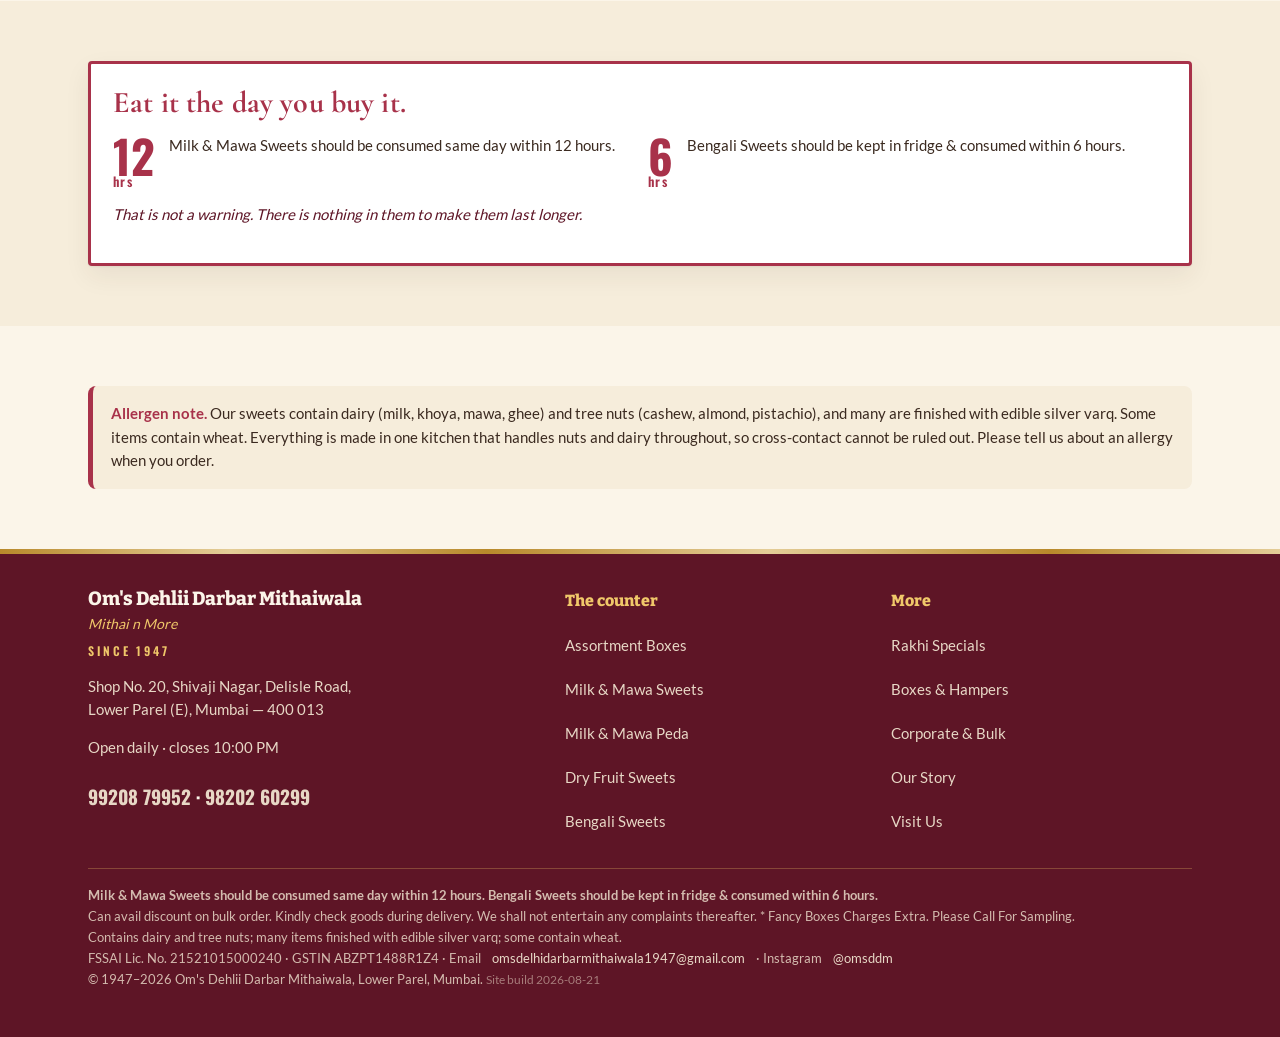
==== commit 2addf76f: "Update website" ====
--- a/assortments.html
+++ b/assortments.html
@@ -19,22 +19,22 @@
 <link rel="preload" href="assets/fonts/bitter-800.woff2" as="font" type="font/woff2" crossorigin>
 <link rel="preload" href="assets/fonts/bitter-400.woff2" as="font" type="font/woff2" crossorigin>
 <link rel="preload" href="assets/fonts/oswald-700.woff2" as="font" type="font/woff2" crossorigin>
-<link rel="stylesheet" href="assets/css/site.css">
-<script src="assets/js/products.js" defer></script>
-<script src="assets/js/site.js" defer></script>
+<link rel="stylesheet" href="assets/css/site.css?v=2026-08-21">
+<script src="assets/js/products.js?v=2026-08-21" defer></script>
+<script src="assets/js/site.js?v=2026-08-21" defer></script>
 <link rel="icon" href="assets/img/logo.svg" type="image/svg+xml">
-<script type="application/ld+json">{"@context":"https://schema.org","@type":["Bakery","LocalBusiness","Store"],"name":"Om's Dehlii Darbar Mithaiwala","alternateName":["Om's Dehlii Darbar Mithaiwala","Oms Dehlii Darbar Mithaiwala"],"slogan":"Mithai n More","description":"All varieties of dry fruit, milk, bengali and mawa mithais manufactured by us. We cater to all orders for retail and corporate. Also available all types of dry fruits and farsans and chocolates. Fancy packaging available.","foundingDate":"1947","url":"https://REPLACE-WITH-YOUR-DOMAIN/","telephone":["+919920879952","+919820260299","+918356011856"],"priceRange":"₹₹","currenciesAccepted":"INR","paymentAccepted":"Cash, UPI","servesCuisine":"Indian sweets","address":{"@type":"PostalAddress","streetAddress":"Shop No. 20, Shivaji Nagar, Delisle Road","addressLocality":"Lower Parel (E), Mumbai","addressRegion":"Maharashtra","postalCode":"400013","addressCountry":"IN"},"openingHoursSpecification":[{"@type":"OpeningHoursSpecification","dayOfWeek":["Monday","Tuesday","Wednesday","Thursday","Friday","Saturday","Sunday"],"closes":"22:00"}],"aggregateRating":{"@type":"AggregateRating","ratingValue":"4.8","reviewCount":"16","bestRating":"5"},"hasMap":"https://maps.google.com/?q=Om%27s%20Dehlii%20Darbar%20Mithaiwala%2C%20Shop%20No.%2020%2C%20Shivaji%20Nagar%2C%20Delisle%20Road%2C%20Lower%20Parel%20%28E%29%2C%20Mumbai%20400013"}</script>
+<script type="application/ld+json">{"@context":"https://schema.org","@type":["Bakery","LocalBusiness","Store"],"name":"Om's Dehlii Darbar Mithaiwala","alternateName":["Om's Dehlii Darbar Mithaiwala","Oms Dehlii Darbar Mithaiwala"],"slogan":"Mithai n More","description":"All varieties of dry fruit, milk, bengali and mawa mithais manufactured by us. We cater to all orders for retail and corporate. Also available all types of dry fruits and farsans and chocolates. Fancy packaging available.","foundingDate":"1947","url":"https://REPLACE-WITH-YOUR-DOMAIN/","telephone":["+919920879952","+919820260299"],"priceRange":"₹₹","currenciesAccepted":"INR","paymentAccepted":"Cash, UPI","servesCuisine":"Indian sweets","address":{"@type":"PostalAddress","streetAddress":"Shop No. 20, Shivaji Nagar, Delisle Road","addressLocality":"Lower Parel (E), Mumbai","addressRegion":"Maharashtra","postalCode":"400013","addressCountry":"IN"},"openingHoursSpecification":[{"@type":"OpeningHoursSpecification","dayOfWeek":["Monday","Tuesday","Wednesday","Thursday","Friday","Saturday","Sunday"],"closes":"22:00"}],"aggregateRating":{"@type":"AggregateRating","ratingValue":"4.8","reviewCount":"16","bestRating":"5"},"hasMap":"https://maps.google.com/?q=Om%27s%20Dehlii%20Darbar%20Mithaiwala%2C%20Shop%20No.%2020%2C%20Shivaji%20Nagar%2C%20Delisle%20Road%2C%20Lower%20Parel%20%28E%29%2C%20Mumbai%20400013"}</script>
 </head>
 <body>
 <a class="skip" href="#main">Skip to content</a>
 <div class="announce">Made fresh on Delisle Road since 1947 &nbsp;·&nbsp; <b>Milk &amp; mawa sweets eaten within 12 hours</b> &nbsp;·&nbsp; Order on WhatsApp 98202 60299</div>
 <div class="season" id="season-banner" role="region" aria-label="Rakhi season notice"><div class="season-in"><span>Fancy Rakhi Gift Hampers are ready — ₹1,400 to ₹3,000.</span><a href="rakhi.html">See the hampers</a><button class="x" type="button" aria-label="Dismiss this notice">&times;</button></div></div>
-<img class="mandala" src="assets/img/mandala.svg" alt="" width="1100" height="56" aria-hidden="true">
+<div class="goldrule" aria-hidden="true"></div>
 <header class="hdr">
   <div class="hdr-in">
     <a class="brand" href="index.html">
-      <img src="assets/img/logo.svg" width="104" height="52" alt="Om's Dehlii Darbar Mithaiwala — Mithai n More">
-      <span class="since">Since 1947</span>
+      <img src="assets/img/logo.svg" width="150" height="110" alt="Om's Dehlii Darbar Mithaiwala — Mithai n More">
+      <span class="since">SINCE <b>1947</b></span>
     </a>
     <button class="navbtn" id="navbtn" aria-expanded="false" aria-controls="nav">Menu</button>
     <nav class="nav" id="nav" aria-label="Main"><ul><li><a href="index.html">Home</a></li><li><a href="rakhi.html" data-season-only>Rakhi Specials</a></li><li><a href="assortments.html">Assortment Boxes</a></li><li><a href="sweets.html">Our Sweets</a></li><li><a href="boxes.html">Boxes &amp; Hampers</a></li><li><a href="corporate.html">Corporate &amp; Bulk</a></li><li><a href="story.html">Our Story</a></li><li><a href="visit.html">Visit Us</a></li></ul></nav>
@@ -67,7 +67,7 @@
 <section class="sec"><div class="wrap"><div class="allergen"><b>Allergen note.</b> Our sweets contain dairy (milk, khoya, mawa, ghee) and tree nuts (cashew, almond, pistachio), and many are finished with edible silver varq. Some items contain wheat. Everything is made in one kitchen that handles nuts and dairy throughout, so cross-contact cannot be ruled out. Please tell us about an allergy when you order.</div></div></section>
 
 </main>
-<img class="mandala" src="assets/img/mandala.svg" alt="" width="1100" height="56" aria-hidden="true">
+<div class="goldrule" aria-hidden="true"></div>
 <footer class="ftr">
   <div class="wrap inner">
     <div class="cols">
@@ -108,7 +108,7 @@
       Contains dairy and tree nuts; many items finished with edible silver varq; some contain wheat.<br>
       FSSAI Lic. No. <span data-ph="fssai"></span> · GSTIN <span data-ph="gst"></span> ·
       Email <span data-ph="email"></span> · Instagram <span data-ph="instagram"></span><br>
-      © 1947–2026 Om's Dehlii Darbar Mithaiwala, Lower Parel, Mumbai.
+      © 1947–2026 Om's Dehlii Darbar Mithaiwala, Lower Parel, Mumbai. <span class="build">Site build 2026-08-21</span>
     </p>
   </div>
 </footer>
--- a/assets/css/site.css
+++ b/assets/css/site.css
@@ -532,3 +532,146 @@
 .pimg .noimg img.nomed,.shot .noimg img.nomed,.disc .noimg img.nomed,.noimg img.nomed{
   width:50%;height:auto;max-height:58%;object-fit:contain;transform:none}
 .pcard:hover .noimg img.nomed{transform:none}
+
+
+/* ==========================================================================
+   V3 SKIN — the catalogue's premium dressing, applied over the system above.
+   Ivory paper, deep maroon, gold hairlines, Cormorant + Lato + Pinyon Script.
+   Everything below only re-points existing tokens, so the components,
+   layout and accessibility work above are untouched.
+   ========================================================================== */
+@font-face{font-family:'Corm';src:url(../fonts/corm-400.woff2) format('woff2');font-weight:400;font-display:swap;
+  unicode-range:U+0000-00FF,U+2000-206F}
+@font-face{font-family:'Corm';src:url(../fonts/corm-600.woff2) format('woff2');font-weight:600;font-display:swap;
+  unicode-range:U+0000-00FF,U+2000-206F}
+@font-face{font-family:'Corm';src:url(../fonts/corm-700.woff2) format('woff2');font-weight:700;font-display:swap;
+  unicode-range:U+0000-00FF,U+2000-206F}
+@font-face{font-family:'Corm';src:url(../fonts/corm-x700.woff2) format('woff2');font-weight:700;font-display:swap;
+  unicode-range:U+0100-02BA,U+1E00-1E9F,U+20A0-20C0,U+2C60-2C7F,U+A720-A7FF}
+@font-face{font-family:'Lato';src:url(../fonts/lato-400.woff2) format('woff2');font-weight:400;font-display:swap;
+  unicode-range:U+0000-00FF,U+2000-206F}
+@font-face{font-family:'Lato';src:url(../fonts/lato-700.woff2) format('woff2');font-weight:700;font-display:swap;
+  unicode-range:U+0000-00FF,U+2000-206F}
+@font-face{font-family:'Lato';src:url(../fonts/lato-x700.woff2) format('woff2');font-weight:700;font-display:swap;
+  unicode-range:U+0100-02BA,U+1E00-1E9F,U+20A0-20C0,U+2C60-2C7F,U+A720-A7FF}
+@font-face{font-family:'Script';src:url(../fonts/script-400.woff2) format('woff2');font-weight:400;font-display:swap;
+  unicode-range:U+0000-00FF,U+2000-206F}
+
+:root{
+  /* Contrast, measured against the ivory page #FBF5E9:
+       maroon  #5E1526  12.66:1      crimson #A8324A  5.62:1
+       goldink #8A6119   4.83:1      ink     #3B2A20 11.72:1   muted #6B5647 6.31:1
+     Cream #FFF8EC on maroon = 12.9:1, on crimson = 5.8:1. */
+  --crimson:#A8324A;
+  --crimson-d:#8C243A;
+  --maroon:#5E1526;
+  --maroon-2:#7A1B2E;
+  --cream:#FBF5E9;
+  --cream-2:#F6EDDB;
+  --gold:#B8892B;
+  --gold-ink:#8A6119;
+  --ink:#3B2A20;
+  --muted:#6B5647;
+  --line:rgba(94,21,38,.18);
+  --radius:4px;
+  --shadow:0 1px 2px rgba(59,42,32,.06),0 10px 26px rgba(59,42,32,.07);
+  /* the old accents are retired to ornament duty */
+  --teal:#5E1526; --olive:#8A6119; --olive2:#6B4A12; --orange:#A8324A; --purple:#5E1526;
+}
+body{font-family:'Lato',system-ui,sans-serif;background:var(--cream)}
+h1,h2,h3,.card h3,.pcard .pn,.hn,.bh{font-family:'Corm',Georgia,serif;letter-spacing:.005em}
+h1{font-weight:600}
+h2,h3{font-weight:700}
+.eyebrow,.kick,.rowhead span,.tb b,.viewall,.chip,.padd,.filters button,.announce{
+  font-family:'Lato',sans-serif;letter-spacing:.06em}
+.ppr,.hp,.rate,.price,.pcard .ppr{font-family:'Corm',Georgia,serif;font-weight:700;letter-spacing:0}
+.deva,.dv,.pdv{font-family:'Mukta',sans-serif}
+
+/* the wordmark lockup, same as the catalogue cover */
+.wm{display:block;text-align:center;color:var(--maroon);text-decoration:none;line-height:1}
+.wm .crown{display:block;margin:0 auto 4px;width:34px;height:12px}
+.wm .oms{font-family:'Corm',serif;font-weight:700;font-size:12px;letter-spacing:.18em}
+.wm .nm{font-family:'Corm',serif;font-weight:700;font-size:23px;line-height:1.06;letter-spacing:.015em;
+  white-space:nowrap;margin-top:1px}
+.wm .tg{font-family:'Script',cursive;font-size:16px;color:var(--crimson);margin-top:2px}
+.wm .sn{font-family:'Lato',sans-serif;font-weight:700;font-size:8.5px;letter-spacing:.3em;
+  color:var(--gold-ink);margin-top:4px}
+@media(max-width:600px){.wm .nm{font-size:19px}.wm .tg{font-size:14px}}
+
+/* cards and panels pick up the gold hairline */
+.card,.pcard,.hc,.tb,.panel,.bandc,.promo,.trustbar,.cat .disc{
+  border-radius:4px!important;border-color:rgba(184,137,43,.42)!important}
+.pcard,.card{background:#FFFBF3;border:1px solid rgba(184,137,43,.42)}
+.banner .bin{background:linear-gradient(90deg,rgba(94,21,38,.90),rgba(94,21,38,.55) 62%,rgba(94,21,38,0))}
+.announce{background:var(--maroon);color:#F3DFC0}
+.season{background:var(--cream-2);border-bottom:1px solid rgba(184,137,43,.42)}
+.ribbonflag{background:var(--maroon)}
+.trustbar{background:var(--cream-2)}
+footer,.sitefoot{background:var(--maroon);color:#F3DFC0}
+.noimg{background:var(--cream-2) url(../img/lattice.svg) repeat;background-size:34px 34px}
+.goldrule{height:5px;background:linear-gradient(90deg,var(--gold) 0%,#E4CD98 18%,var(--gold) 38%,
+  #E4CD98 60%,var(--gold) 82%,#E4CD98 100%)}
+.hdr{background:var(--cream);border-bottom:1px solid rgba(184,137,43,.42)}
+.hdr .brand.wm{display:block;padding:10px 0}
+.hdr .brand.wm img.crown{filter:none}
+
+/* --- header lockup: the old .brand was a flex row; the wordmark stacks --- */
+.hdr .brand.wm{display:block!important;text-align:left;padding:12px 0;gap:0}
+.hdr .brand.wm>*{display:block}
+.hdr .brand.wm img.crown{margin:0 0 3px}
+.hdr .brand.wm .nm{font-size:21px}
+.hdr .since{display:none}
+.hdr .nav ul{font-size:14.5px}
+.hdr .nav a{padding:9px 11px}
+@media(max-width:900px){.hdr .brand.wm .nm{font-size:18px}}
+
+/* --- hero: let the photograph through --- */
+.banner .bin{background:linear-gradient(90deg,rgba(94,21,38,.88) 0%,rgba(94,21,38,.72) 38%,
+  rgba(94,21,38,.30) 72%,rgba(94,21,38,.12) 100%)}
+.banner .bimg img{filter:saturate(1.05)}
+/* uniform scrim — the headline is centred, so a directional gradient cannot
+   guarantee contrast across its whole width */
+.banner .bin{background:linear-gradient(180deg,rgba(94,21,38,.90) 0%,rgba(94,21,38,.78) 55%,
+  rgba(94,21,38,.88) 100%)}
+.season{color:var(--ink)}
+.season a{color:var(--maroon);font-weight:700}
+
+/* --- header: the shop's own cartouche, as printed on the box --- */
+.hdr .brand{display:flex!important;align-items:center;gap:14px;padding:10px 0;text-decoration:none}
+.hdr .brand img{width:132px;height:auto;display:block}
+.hdr .since{display:inline-block!important;font-family:'Corm',Georgia,serif;font-weight:600;font-size:14px;
+  letter-spacing:.14em;color:var(--maroon);white-space:nowrap;text-transform:none}
+.hdr .since b{font-weight:700;font-size:19px;letter-spacing:.04em}
+@media(max-width:600px){.hdr .brand img{width:104px}.hdr .since{font-size:12px}.hdr .since b{font-size:16px}}
+/* the season-banner dismiss button was white on ivory */
+.season .x{color:var(--maroon)!important;opacity:.75}
+.season .x:hover{opacity:1}
+/* darkest where the type sits, opening up at the edges so the tray still reads */
+.banner .bin{background:radial-gradient(125% 95% at 50% 48%,rgba(94,21,38,.93) 0%,
+  rgba(94,21,38,.88) 46%,rgba(94,21,38,.52) 100%)}
+
+/* ₹ (U+20B9) is absent from Cormorant and from Lato's latin subset. Mukta's
+   Devanagari file carries it, so it is aliased into both families for that one
+   codepoint — otherwise the rupee sign silently borrows whatever the OS has. */
+@font-face{font-family:'Corm';src:url(../fonts/mukta-dev-600.woff2) format('woff2');font-weight:400;
+  font-display:swap;unicode-range:U+20B9}
+@font-face{font-family:'Corm';src:url(../fonts/mukta-dev-600.woff2) format('woff2');font-weight:700;
+  font-display:swap;unicode-range:U+20B9}
+@font-face{font-family:'Lato';src:url(../fonts/mukta-dev-600.woff2) format('woff2');font-weight:400;
+  font-display:swap;unicode-range:U+20B9}
+@font-face{font-family:'Lato';src:url(../fonts/mukta-dev-600.woff2) format('woff2');font-weight:700;
+  font-display:swap;unicode-range:U+20B9}
+/* retire the old faces everywhere the skin is in charge */
+.per,.ppr span,.pfoot span,.meta,.chip,.tb span,.hw,.bhi,.rowhead b,.card .desc,.pcard .pbd,
+.announce,.season,.filters button,.nav a,.padd,.btn,button,input,select,textarea,p,li,td,th,small,figcaption{
+  font-family:'Lato',system-ui,sans-serif}
+.rate,.ppr,.hp,.price,.bp,.hn,h1,h2,h3,h4,.card h3,.pcard .pn{font-family:'Corm',Georgia,serif}
+.pcard .ppr small,.ppr small{font-family:'Lato',system-ui,sans-serif;letter-spacing:.08em}
+/* Cormorant defaults to old-style figures; a price wants lining numerals */
+.ppr,.rate,.price,.hp,.bp,.pricetag,.ladder b,.hn,.tb b,.rr b{
+  font-variant-numeric:lining-nums tabular-nums;font-feature-settings:'lnum' 1,'tnum' 1}
+/* footer contact links: 44px hit area without opening up the fine-print line
+   (negative margin cancels the padding visually, the target stays full size) */
+.ftr .fine a,.visit-contact a{display:inline-block;padding:14px 8px;margin:-14px 0;border-radius:4px}
+.ftr .fine a:focus-visible,.visit-contact a:focus-visible{outline:2px solid var(--gold);outline-offset:2px}
+.ftr .build{opacity:.62;font-size:12px;white-space:nowrap}
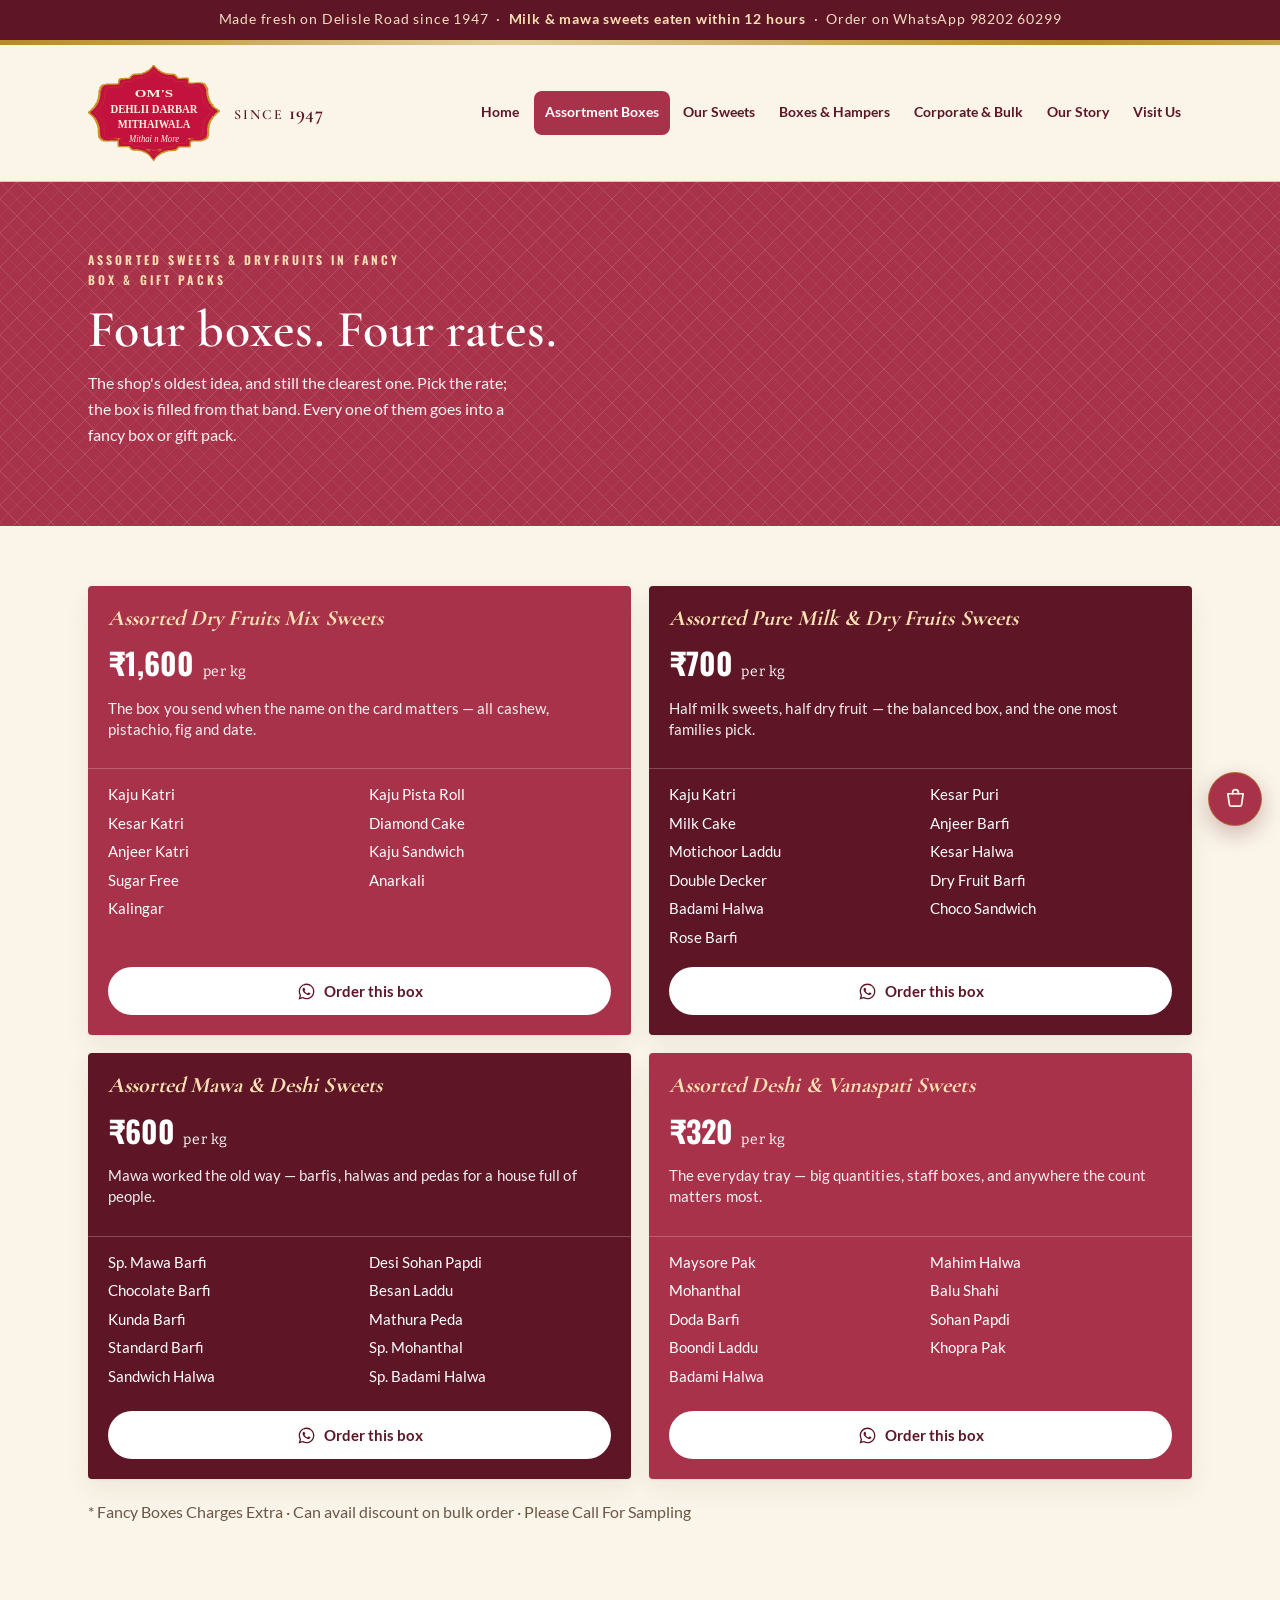
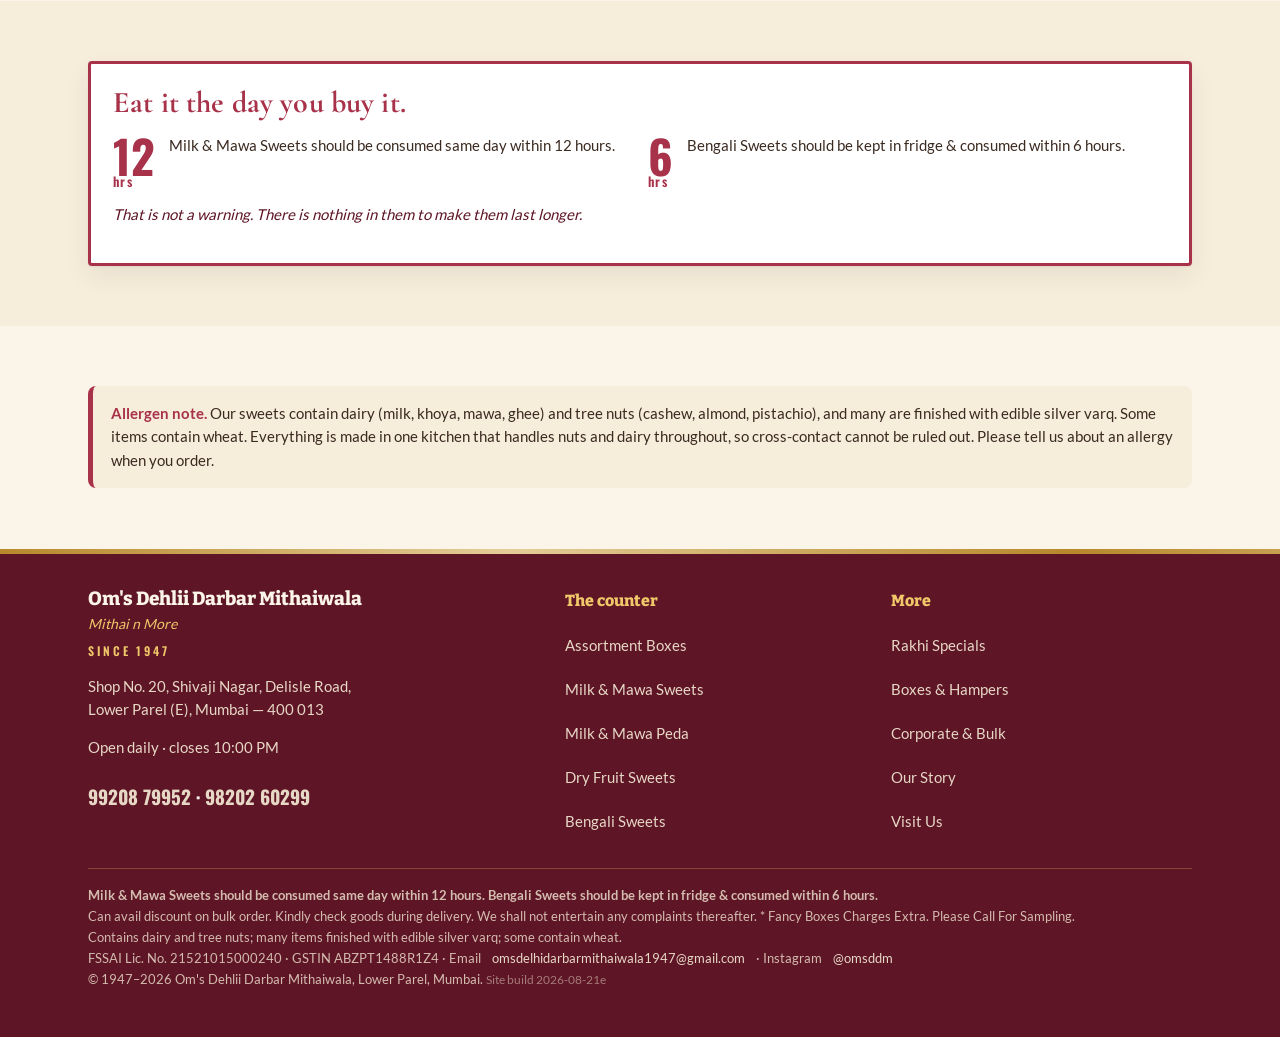
==== commit 02baa16d: "Update website to BUILD-2026-08-21e: Add complete sweets photography, updated assets, and GitHub Pag" ====
--- a/assortments.html
+++ b/assortments.html
@@ -5,29 +5,29 @@
 <meta name="viewport" content="width=device-width, initial-scale=1">
 <title>Assorted sweets & dryfruit gift boxes — ₹280 to ₹1,400 per kg | Lower Parel</title>
 <meta name="description" content="Four assortment boxes: Dry Fruits Mix ₹1,400, Pure Milk & Dry Fruits ₹700, Mawa & Deshi ₹560, Deshi & Vanaspati ₹280 per kg. Fancy box and gift packs. Lower Parel, Mumbai.">
-<link rel="canonical" href="https://REPLACE-WITH-YOUR-DOMAIN/assortments.html">
+<link rel="canonical" href="https://omsdelhidarbarmithaiwala1947.github.io/Our-Website/assortments.html">
 <meta name="theme-color" content="#C4123F">
 <meta property="og:type" content="website">
 <meta property="og:site_name" content="Om's Dehlii Darbar Mithaiwala">
 <meta property="og:title" content="Assorted sweets & dryfruit gift boxes — ₹280 to ₹1,400 per kg | Lower Parel">
 <meta property="og:description" content="Four assortment boxes: Dry Fruits Mix ₹1,400, Pure Milk & Dry Fruits ₹700, Mawa & Deshi ₹560, Deshi & Vanaspati ₹280 per kg. Fancy box and gift packs. Lower Parel, Mumbai.">
-<meta property="og:url" content="https://REPLACE-WITH-YOUR-DOMAIN/assortments.html">
-<meta property="og:image" content="https://REPLACE-WITH-YOUR-DOMAIN/assets/img/linkcard.jpg">
+<meta property="og:url" content="https://omsdelhidarbarmithaiwala1947.github.io/Our-Website/assortments.html">
+<meta property="og:image" content="https://omsdelhidarbarmithaiwala1947.github.io/Our-Website/assets/img/linkcard.jpg">
 <meta property="og:image:width" content="1200"><meta property="og:image:height" content="630">
 <meta property="og:locale" content="en_IN">
 <meta name="twitter:card" content="summary_large_image">
 <link rel="preload" href="assets/fonts/bitter-800.woff2" as="font" type="font/woff2" crossorigin>
 <link rel="preload" href="assets/fonts/bitter-400.woff2" as="font" type="font/woff2" crossorigin>
 <link rel="preload" href="assets/fonts/oswald-700.woff2" as="font" type="font/woff2" crossorigin>
-<link rel="stylesheet" href="assets/css/site.css?v=2026-08-21">
-<script src="assets/js/products.js?v=2026-08-21" defer></script>
-<script src="assets/js/site.js?v=2026-08-21" defer></script>
+<link rel="stylesheet" href="assets/css/site.css?v=2026-08-21e">
+<script src="assets/js/products.js?v=2026-08-21e" defer></script>
+<script src="assets/js/site.js?v=2026-08-21e" defer></script>
 <link rel="icon" href="assets/img/logo.svg" type="image/svg+xml">
-<script type="application/ld+json">{"@context":"https://schema.org","@type":["Bakery","LocalBusiness","Store"],"name":"Om's Dehlii Darbar Mithaiwala","alternateName":["Om's Dehlii Darbar Mithaiwala","Oms Dehlii Darbar Mithaiwala"],"slogan":"Mithai n More","description":"All varieties of dry fruit, milk, bengali and mawa mithais manufactured by us. We cater to all orders for retail and corporate. Also available all types of dry fruits and farsans and chocolates. Fancy packaging available.","foundingDate":"1947","url":"https://REPLACE-WITH-YOUR-DOMAIN/","telephone":["+919920879952","+919820260299"],"priceRange":"₹₹","currenciesAccepted":"INR","paymentAccepted":"Cash, UPI","servesCuisine":"Indian sweets","address":{"@type":"PostalAddress","streetAddress":"Shop No. 20, Shivaji Nagar, Delisle Road","addressLocality":"Lower Parel (E), Mumbai","addressRegion":"Maharashtra","postalCode":"400013","addressCountry":"IN"},"openingHoursSpecification":[{"@type":"OpeningHoursSpecification","dayOfWeek":["Monday","Tuesday","Wednesday","Thursday","Friday","Saturday","Sunday"],"closes":"22:00"}],"aggregateRating":{"@type":"AggregateRating","ratingValue":"4.8","reviewCount":"16","bestRating":"5"},"hasMap":"https://maps.google.com/?q=Om%27s%20Dehlii%20Darbar%20Mithaiwala%2C%20Shop%20No.%2020%2C%20Shivaji%20Nagar%2C%20Delisle%20Road%2C%20Lower%20Parel%20%28E%29%2C%20Mumbai%20400013"}</script>
+<script type="application/ld+json">{"@context":"https://schema.org","@type":["Bakery","LocalBusiness","Store"],"name":"Om's Dehlii Darbar Mithaiwala","alternateName":["Om's Dehlii Darbar Mithaiwala","Oms Dehlii Darbar Mithaiwala"],"slogan":"Mithai n More","description":"All varieties of dry fruit, milk, bengali and mawa mithais manufactured by us. We cater to all orders for retail and corporate. Also available all types of dry fruits and farsans and chocolates. Fancy packaging available.","foundingDate":"1947","url":"https://omsdelhidarbarmithaiwala1947.github.io/Our-Website/","telephone":["+919920879952","+919820260299"],"priceRange":"₹₹","currenciesAccepted":"INR","paymentAccepted":"Cash, UPI","servesCuisine":"Indian sweets","address":{"@type":"PostalAddress","streetAddress":"Shop No. 20, Shivaji Nagar, Delisle Road","addressLocality":"Lower Parel (E), Mumbai","addressRegion":"Maharashtra","postalCode":"400013","addressCountry":"IN"},"openingHoursSpecification":[{"@type":"OpeningHoursSpecification","dayOfWeek":["Monday","Tuesday","Wednesday","Thursday","Friday","Saturday","Sunday"],"closes":"22:00"}],"aggregateRating":{"@type":"AggregateRating","ratingValue":"4.8","reviewCount":"16","bestRating":"5"},"hasMap":"https://maps.google.com/?q=Om%27s%20Dehlii%20Darbar%20Mithaiwala%2C%20Shop%20No.%2020%2C%20Shivaji%20Nagar%2C%20Delisle%20Road%2C%20Lower%20Parel%20%28E%29%2C%20Mumbai%20400013"}</script>
 </head>
 <body>
 <a class="skip" href="#main">Skip to content</a>
-<div class="announce">Made fresh on Delisle Road since 1947 &nbsp;·&nbsp; <b>Milk &amp; mawa sweets eaten within 12 hours</b> &nbsp;·&nbsp; Order on WhatsApp 98202 60299</div>
+<div class="announce"><span>Made fresh on Delisle Road since 1947 &nbsp;·&nbsp; <b>Milk &amp; mawa sweets eaten within 12 hours</b> &nbsp;·&nbsp; Order on WhatsApp 98202 60299</span></div>
 <div class="season" id="season-banner" role="region" aria-label="Rakhi season notice"><div class="season-in"><span>Fancy Rakhi Gift Hampers are ready — ₹1,400 to ₹3,000.</span><a href="rakhi.html">See the hampers</a><button class="x" type="button" aria-label="Dismiss this notice">&times;</button></div></div>
 <div class="goldrule" aria-hidden="true"></div>
 <header class="hdr">
@@ -108,7 +108,7 @@
       Contains dairy and tree nuts; many items finished with edible silver varq; some contain wheat.<br>
       FSSAI Lic. No. <span data-ph="fssai"></span> · GSTIN <span data-ph="gst"></span> ·
       Email <span data-ph="email"></span> · Instagram <span data-ph="instagram"></span><br>
-      © 1947–2026 Om's Dehlii Darbar Mithaiwala, Lower Parel, Mumbai. <span class="build">Site build 2026-08-21</span>
+      © 1947–2026 Om's Dehlii Darbar Mithaiwala, Lower Parel, Mumbai. <span class="build">Site build 2026-08-21e</span>
     </p>
   </div>
 </footer>
--- a/assets/css/site.css
+++ b/assets/css/site.css
@@ -675,3 +675,250 @@
 .ftr .fine a,.visit-contact a{display:inline-block;padding:14px 8px;margin:-14px 0;border-radius:4px}
 .ftr .fine a:focus-visible,.visit-contact a:focus-visible{outline:2px solid var(--gold);outline-offset:2px}
 .ftr .build{opacity:.62;font-size:12px;white-space:nowrap}
+
+
+/* ==========================================================================
+   MOTION — scroll reveals, hover states, ambient touches.
+   Everything here is decorative: each effect starts from a visible, usable
+   state and is switched off completely under prefers-reduced-motion, so a
+   viewer who has motion turned down loses nothing but the movement.
+   ========================================================================== */
+
+/* ---------- scroll reveal ---------- */
+[data-reveal]{opacity:0;transform:translate3d(0,26px,0);
+  transition:opacity .68s cubic-bezier(.22,.61,.36,1),transform .68s cubic-bezier(.22,.61,.36,1);
+  will-change:opacity,transform}
+[data-reveal="left"]  {transform:translate3d(-28px,0,0)}
+[data-reveal="right"] {transform:translate3d(28px,0,0)}
+[data-reveal="zoom"]  {transform:scale(.94)}
+[data-reveal="rise"]  {transform:translate3d(0,42px,0)}
+[data-reveal].in{opacity:1;transform:none}
+/* children stagger behind their parent */
+[data-stagger]>*{opacity:0;transform:translate3d(0,22px,0);
+  transition:opacity .58s cubic-bezier(.22,.61,.36,1),transform .58s cubic-bezier(.22,.61,.36,1)}
+[data-stagger].in>*{opacity:1;transform:none}
+[data-stagger].in>*:nth-child(1){transition-delay:.03s}
+[data-stagger].in>*:nth-child(2){transition-delay:.09s}
+[data-stagger].in>*:nth-child(3){transition-delay:.15s}
+[data-stagger].in>*:nth-child(4){transition-delay:.21s}
+[data-stagger].in>*:nth-child(5){transition-delay:.27s}
+[data-stagger].in>*:nth-child(6){transition-delay:.33s}
+[data-stagger].in>*:nth-child(7){transition-delay:.39s}
+[data-stagger].in>*:nth-child(n+8){transition-delay:.45s}
+
+/* ---------- product card hover ---------- */
+.pcard{transition:transform .4s cubic-bezier(.22,.61,.36,1),box-shadow .4s ease,border-color .3s ease}
+.pcard:hover{transform:translateY(-6px);box-shadow:0 18px 40px rgba(94,21,38,.16);
+  border-color:rgba(184,137,43,.85)!important}
+.pcard .pimg{position:relative;overflow:hidden}
+.pcard .pimg img{transition:transform .72s cubic-bezier(.22,.61,.36,1),filter .4s ease}
+.pcard:hover .pimg img{transform:scale(1.08)}
+/* a slow gold sheen crossing the photograph */
+.pcard .pimg::after{content:"";position:absolute;top:0;bottom:0;left:-70%;width:55%;
+  background:linear-gradient(100deg,transparent,rgba(255,246,225,.42),transparent);
+  transform:skewX(-18deg);opacity:0;pointer-events:none}
+.pcard:hover .pimg::after{animation:sheen .95s ease-out}
+@keyframes sheen{from{left:-70%;opacity:1}to{left:120%;opacity:0}}
+.pcard .padd{transition:transform .25s ease,background .25s ease}
+.pcard:hover .padd{transform:scale(1.06)}
+
+/* ---------- category discs ---------- */
+.cat .disc{transition:transform .45s cubic-bezier(.22,.61,.36,1),box-shadow .45s ease,border-color .3s ease;
+  overflow:hidden}
+.cat .disc img{transition:transform .7s cubic-bezier(.22,.61,.36,1)}
+.cat:hover .disc{transform:translateY(-5px) scale(1.04);box-shadow:0 14px 32px rgba(94,21,38,.18)}
+.cat:hover .disc img{transform:scale(1.1)}
+.cat b{transition:color .25s ease}
+.cat:hover b{color:var(--crimson)}
+
+/* ---------- hero ---------- */
+.banner .bimg img{transform:scale(1.06);transition:transform 1.4s cubic-bezier(.22,.61,.36,1)}
+.banner.ready .bimg img{transform:scale(1)}
+.banner .bin>*{opacity:0;transform:translateY(18px);
+  transition:opacity .7s cubic-bezier(.22,.61,.36,1),transform .7s cubic-bezier(.22,.61,.36,1)}
+.banner.ready .bin>*{opacity:1;transform:none}
+.banner.ready .bin>*:nth-child(1){transition-delay:.10s}
+.banner.ready .bin>*:nth-child(2){transition-delay:.20s}
+.banner.ready .bin>*:nth-child(3){transition-delay:.30s}
+.banner.ready .bin>*:nth-child(4){transition-delay:.40s}
+.banner.ready .bin>*:nth-child(5){transition-delay:.50s}
+.banner.ready .bin>*:nth-child(n+6){transition-delay:.58s}
+
+/* ---------- buttons and links ---------- */
+.btn,.padd,.viewall,.filters button{transition:transform .22s ease,background .25s ease,
+  color .25s ease,border-color .25s ease,box-shadow .25s ease}
+.btn:hover{transform:translateY(-2px);box-shadow:0 8px 20px rgba(94,21,38,.18)}
+.btn:active,.padd:active{transform:translateY(0) scale(.98)}
+.viewall{position:relative}
+.viewall::after{content:"";position:absolute;left:0;right:100%;bottom:-3px;height:1.5px;
+  background:var(--crimson);transition:right .35s cubic-bezier(.22,.61,.36,1)}
+.viewall:hover::after{right:0}
+.nav a{position:relative}
+.nav a::after{content:"";position:absolute;left:14px;right:100%;bottom:4px;height:1.5px;
+  background:var(--gold);transition:right .3s cubic-bezier(.22,.61,.36,1)}
+.nav a:hover::after{right:14px}
+
+/* ---------- panels, bands, hampers ---------- */
+.bandc,.hc,.tb,.panel,.promo{transition:transform .4s cubic-bezier(.22,.61,.36,1),box-shadow .4s ease}
+.bandc:hover,.hc:hover,.panel:hover{transform:translateY(-4px);box-shadow:0 14px 34px rgba(94,21,38,.13)}
+.tb{transition:transform .35s ease}
+.tb:hover{transform:translateY(-3px)}
+
+/* ---------- announce strip: a slow marquee, paused on hover ---------- */
+.announce{overflow:hidden;white-space:nowrap}
+.announce>span{display:inline-block;padding-left:100%;animation:crawl 34s linear infinite}
+.announce:hover>span{animation-play-state:paused}
+@keyframes crawl{from{transform:translateX(0)}to{transform:translateX(-100%)}}
+@media(min-width:860px){
+  .announce>span{padding-left:0;animation:none;display:block;text-align:center}
+}
+
+/* ---------- gold rule shimmer ---------- */
+.goldrule{background-size:220% 100%;animation:shimmer 9s linear infinite}
+@keyframes shimmer{from{background-position:0 0}to{background-position:220% 0}}
+
+/* ---------- scroll progress ---------- */
+.progress{position:fixed;top:0;left:0;height:3px;width:0;z-index:60;
+  background:linear-gradient(90deg,var(--gold),var(--crimson));transition:width .12s linear}
+
+/* ---------- back to top ---------- */
+.totop{position:fixed;right:18px;bottom:18px;width:46px;height:46px;border-radius:50%;
+  display:grid;place-items:center;background:var(--maroon);color:#F3DFC0;border:1px solid rgba(184,137,43,.6);
+  opacity:0;transform:translateY(14px);pointer-events:none;z-index:55;cursor:pointer;
+  transition:opacity .3s ease,transform .3s ease,background .25s ease}
+.totop.on{opacity:1;transform:none;pointer-events:auto}
+.totop:hover{background:var(--crimson)}
+.totop svg{width:20px;height:20px}
+
+/* ---------- honour the system setting ---------- */
+@media (prefers-reduced-motion: reduce){
+  *,*::before,*::after{animation-duration:.001ms!important;animation-iteration-count:1!important;
+    transition-duration:.001ms!important;scroll-behavior:auto!important}
+  [data-reveal],[data-stagger]>*,.banner .bin>*{opacity:1!important;transform:none!important}
+  .banner .bimg img{transform:none!important}
+  .announce>span{padding-left:0;animation:none}
+  .progress{display:none}
+}
+/* the photography earned its place — open the scrim up and hold the headline
+   legible with a shadow rather than by drowning the image */
+.banner .bin{background:radial-gradient(72% 82% at 50% 50%,rgba(94,21,38,.90) 0%,
+  rgba(94,21,38,.84) 42%,rgba(94,21,38,.58) 74%,rgba(94,21,38,.34) 100%)}
+.banner .bin h1,.banner .bin p,.banner .bin .eyebrow,.banner .bin .dv{
+  text-shadow:0 2px 14px rgba(48,10,20,.55)}
+
+
+/* ==========================================================================
+   BASKET — a working cart that checks out on WhatsApp.
+   No payment is taken on the page; the shop confirms the final rate.
+   ========================================================================== */
+.sr{position:absolute;width:1px;height:1px;padding:0;margin:-1px;overflow:hidden;
+  clip:rect(0 0 0 0);white-space:nowrap;border:0}
+
+/* --- per-card buy row --- */
+.buy{display:flex;gap:8px;align-items:center;padding:0 15px 15px;flex-wrap:wrap}
+.wsel{flex:1 1 96px;min-width:92px;min-height:44px;padding:0 30px 0 10px;border-radius:4px;
+  border:1px solid rgba(184,137,43,.55);background:#FFFDF8 url("data:image/svg+xml;charset=utf8,\
+%3Csvg xmlns='http://www.w3.org/2000/svg' viewBox='0 0 12 8'%3E%3Cpath d='M1 1l5 5 5-5' stroke='%235E1526' \
+stroke-width='1.8' fill='none' stroke-linecap='round'/%3E%3C/svg%3E") no-repeat right 10px center/11px;
+  font:400 14px/1 'Lato',sans-serif;color:var(--ink);-webkit-appearance:none;appearance:none;cursor:pointer}
+.wsel:focus-visible,.qsel input:focus-visible{outline:2px solid var(--gold);outline-offset:1px}
+.qsel{display:flex;align-items:center;border:1px solid rgba(184,137,43,.55);border-radius:4px;
+  background:#FFFDF8;overflow:hidden}
+.qsel button{width:38px;min-height:44px;border:0;background:transparent;color:var(--maroon);
+  font:700 18px/1 'Lato',sans-serif;cursor:pointer;transition:background .2s ease}
+.qsel button:hover{background:rgba(184,137,43,.16)}
+.qsel input{width:34px;min-height:44px;border:0;background:transparent;text-align:center;
+  font:700 15px/1 'Lato',sans-serif;color:var(--ink)}
+.pbuy{flex:1 1 84px;min-height:44px;border:1px solid var(--maroon);border-radius:999px;
+  background:var(--maroon);color:#FFF8EC;font:700 14px/1 'Lato',sans-serif;cursor:pointer;
+  transition:background .22s ease,transform .18s ease}
+.pbuy:hover{background:var(--crimson);transform:translateY(-1px)}
+.pbuy:active{transform:translateY(0) scale(.98)}
+
+/* --- floating basket button --- */
+.cartbtn{position:fixed;right:18px;bottom:74px;width:54px;height:54px;border-radius:50%;z-index:56;
+  display:grid;place-items:center;background:var(--crimson);color:#FFF8EC;cursor:pointer;
+  border:1px solid rgba(184,137,43,.6);box-shadow:0 8px 22px rgba(94,21,38,.28);
+  transition:background .25s ease,transform .25s ease}
+.cartbtn:hover{background:var(--maroon);transform:translateY(-2px)}
+.cartbtn svg{width:23px;height:23px}
+.cartbtn.pop{animation:cartpop .5s cubic-bezier(.3,1.4,.5,1)}
+@keyframes cartpop{0%{transform:scale(1)}45%{transform:scale(1.18)}100%{transform:scale(1)}}
+.cartn{position:absolute;top:-3px;right:-3px;min-width:22px;height:22px;border-radius:11px;padding:0 6px;
+  background:var(--gold);color:#3B2A20;font:700 12px/22px 'Lato',sans-serif;text-align:center}
+.cartn.zero{display:none}
+
+/* --- drawer --- */
+.cartwrap{position:fixed;inset:0;z-index:70;visibility:hidden}
+.cartwrap.on{visibility:visible}
+.cartveil{position:absolute;inset:0;background:rgba(40,10,18,.5);opacity:0;transition:opacity .3s ease}
+.cartwrap.on .cartveil{opacity:1}
+.cartpanel{position:absolute;top:0;right:0;bottom:0;width:min(420px,100%);background:var(--cream);
+  display:flex;flex-direction:column;transform:translateX(100%);
+  transition:transform .38s cubic-bezier(.22,.61,.36,1);box-shadow:-12px 0 40px rgba(40,10,18,.24)}
+.cartwrap.on .cartpanel{transform:none}
+.carthd{display:flex;align-items:center;justify-content:space-between;padding:16px 18px;
+  background:var(--maroon);color:#FFF8EC}
+.carthd h2{margin:0;font-size:20px;color:#FFF8EC}
+.cartx{background:transparent;border:0;color:#FFF8EC;font-size:30px;line-height:1;cursor:pointer;
+  min-width:44px;min-height:44px}
+.cartbody{flex:1;overflow-y:auto;padding:14px 18px}
+.cartempty{color:var(--muted);font-size:15px;padding:26px 0;text-align:center}
+.cartline{display:grid;grid-template-columns:64px 1fr auto;gap:12px;align-items:center;
+  padding:12px 0;border-bottom:1px solid rgba(184,137,43,.3)}
+.cartpic img{width:64px;height:64px;object-fit:cover;border-radius:4px;
+  border:1px solid rgba(184,137,43,.4);background:var(--cream-2)}
+.cartinfo b{display:block;font-family:'Corm',Georgia,serif;font-size:16px;color:var(--maroon);line-height:1.2}
+.cartinfo>span{display:block;font-size:12.5px;color:var(--muted);margin-top:1px}
+.qty{display:flex;align-items:center;gap:2px;margin-top:5px}
+.qty button{width:32px;height:32px;border:1px solid rgba(184,137,43,.5);background:#FFFDF8;
+  color:var(--maroon);border-radius:4px;cursor:pointer;font:700 15px/1 'Lato',sans-serif}
+.qty>span{min-width:26px;text-align:center;font:700 14px/1 'Lato',sans-serif}
+.cartdel{width:auto!important;padding:0 9px;font:400 12px/1 'Lato',sans-serif!important;
+  color:var(--muted)!important;margin-left:6px}
+.cartdel:hover{color:var(--crimson)!important;border-color:var(--crimson)!important}
+.cartamt{font-family:'Corm',Georgia,serif;font-weight:700;font-size:17px;color:var(--crimson);
+  font-variant-numeric:lining-nums tabular-nums}
+.cartsum{padding:12px 18px;border-top:1px solid rgba(184,137,43,.4);background:var(--cream-2)}
+.cartrow{display:flex;justify-content:space-between;align-items:baseline;font-size:15px;color:var(--ink)}
+.cartrow b{font-family:'Corm',Georgia,serif;font-size:23px;color:var(--maroon);
+  font-variant-numeric:lining-nums tabular-nums}
+.cartnote{margin:5px 0 0;font-size:12px;color:var(--muted);line-height:1.4}
+.cartform{padding:14px 18px 20px;border-top:1px solid rgba(184,137,43,.4);
+  display:flex;flex-direction:column;gap:10px}
+.cartform label{font-size:13px;font-weight:700;color:var(--maroon);display:flex;flex-direction:column;gap:4px}
+.cartform input,.cartform textarea{font:400 15px/1.4 'Lato',sans-serif;color:var(--ink);
+  padding:11px 12px;min-height:44px;border:1px solid rgba(184,137,43,.55);border-radius:4px;
+  background:#FFFDF8;resize:vertical}
+.cartform input:focus-visible,.cartform textarea:focus-visible{outline:2px solid var(--gold);outline-offset:1px}
+.carterr{margin:0;font-size:13px;font-weight:700;color:#8C243A}
+.cartgo{display:flex;align-items:center;justify-content:center;gap:8px;min-height:50px;border:0;
+  border-radius:999px;background:#128C4B;color:#fff;font:700 15px/1 'Lato',sans-serif;cursor:pointer;
+  transition:background .22s ease,transform .18s ease}
+.cartgo:hover{background:#0E7540;transform:translateY(-1px)}
+.cartgo svg{width:19px;height:19px}
+.cartfine{margin:0;font-size:11.5px;color:var(--muted);line-height:1.45;text-align:center}
+@media(max-width:600px){
+  .cartbtn{right:14px;bottom:68px;width:50px;height:50px}
+  .totop{right:14px;bottom:14px;width:42px;height:42px}
+  .buy{padding:0 12px 12px;gap:6px}
+  .pbuy{flex:1 1 70px}
+}
+@media (prefers-reduced-motion: reduce){
+  .cartpanel{transition:none}.cartbtn.pop{animation:none}
+}
+/* 44x44 minimum on the quantity controls, in the drawer and on the cards */
+.qsel button,.qty button{width:44px;min-width:44px;height:44px;min-height:44px}
+.qsel input{width:44px;min-width:44px}
+.qty>span{min-width:34px}
+.cartdel{width:auto!important;min-width:auto!important;height:44px;padding:0 10px}
+@media(max-width:400px){
+  .buy{gap:5px}
+  .wsel{flex:1 1 100%;min-width:0}
+  .qsel{flex:0 0 auto}
+  .pbuy{flex:1 1 0;min-width:96px}
+}
+/* the hero image must not out-run a 360px viewport */
+.banner,.banner .bimg{max-width:100%;overflow:hidden}
+.banner .bimg img{max-width:100%}
+@media(max-width:600px){.totop{width:44px;height:44px}}
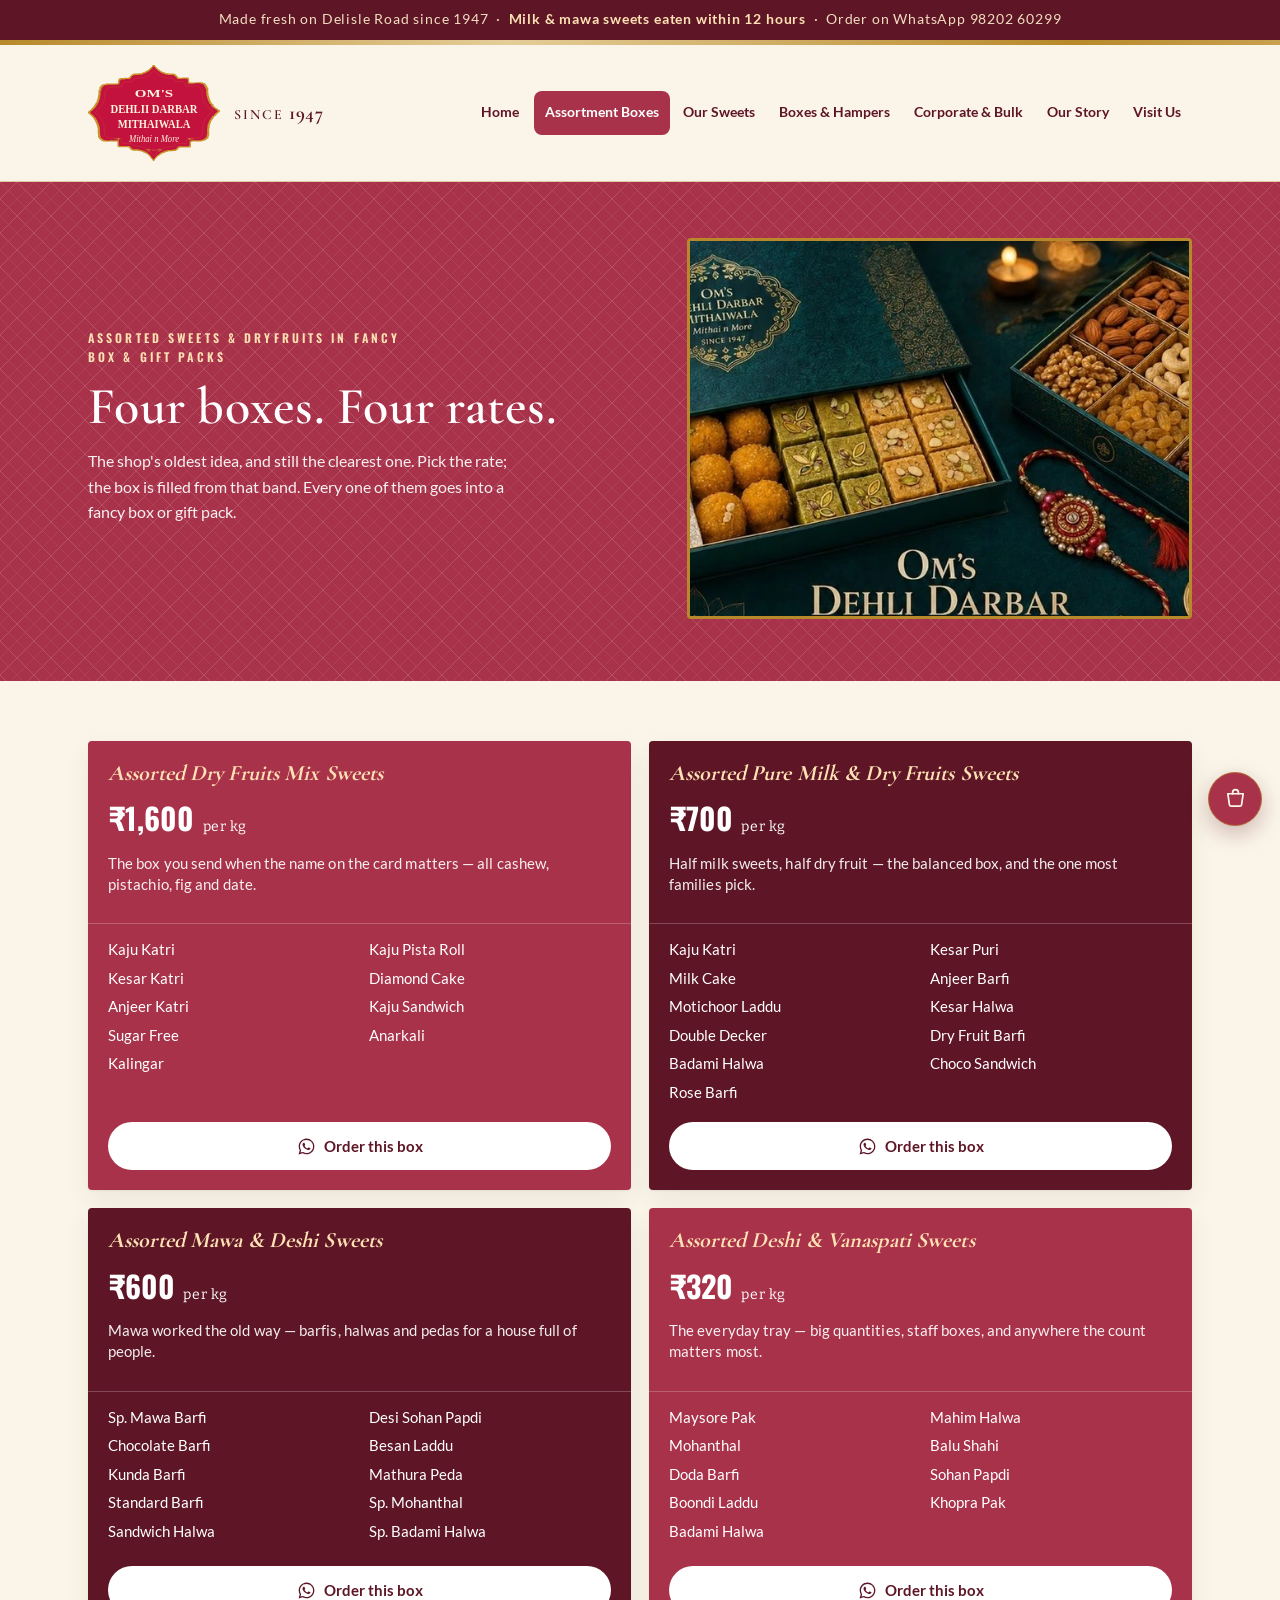
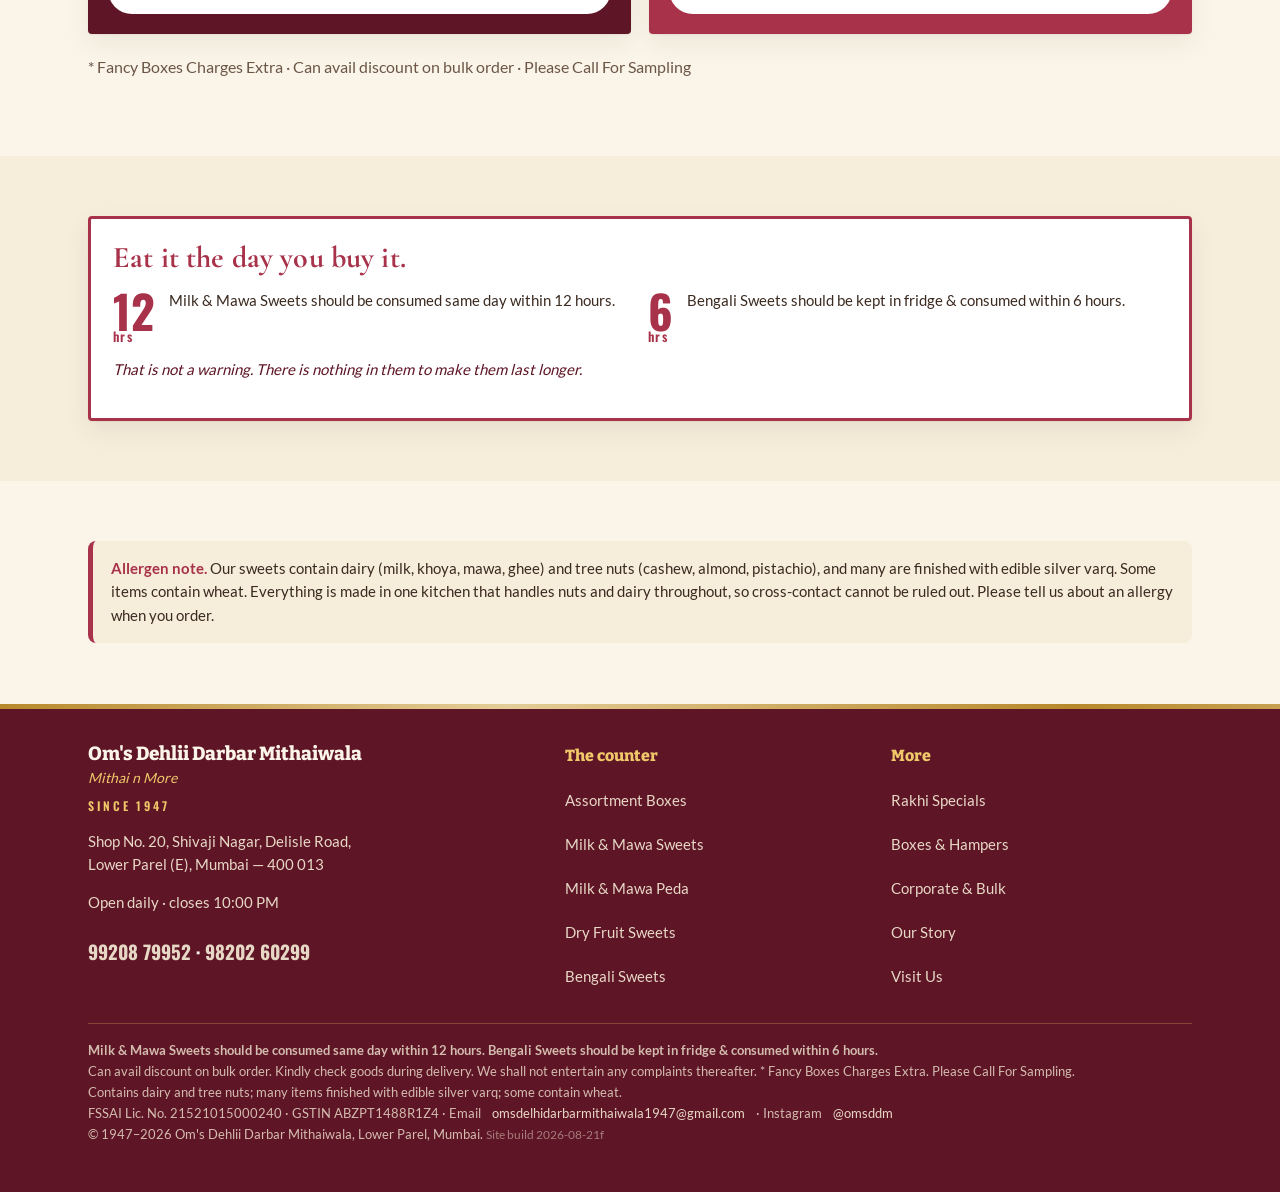
==== commit 1b9ad0a5: "Fix mobile sweets catalogue visibility, update categories, add flyer assortment box" ====
--- a/assortments.html
+++ b/assortments.html
@@ -1,121 +1,128 @@
-<!DOCTYPE html>
-<html lang="en">
-<head>
-<meta charset="utf-8">
-<meta name="viewport" content="width=device-width, initial-scale=1">
-<title>Assorted sweets & dryfruit gift boxes — ₹280 to ₹1,400 per kg | Lower Parel</title>
-<meta name="description" content="Four assortment boxes: Dry Fruits Mix ₹1,400, Pure Milk & Dry Fruits ₹700, Mawa & Deshi ₹560, Deshi & Vanaspati ₹280 per kg. Fancy box and gift packs. Lower Parel, Mumbai.">
-<link rel="canonical" href="https://omsdelhidarbarmithaiwala1947.github.io/Our-Website/assortments.html">
-<meta name="theme-color" content="#C4123F">
-<meta property="og:type" content="website">
-<meta property="og:site_name" content="Om's Dehlii Darbar Mithaiwala">
-<meta property="og:title" content="Assorted sweets & dryfruit gift boxes — ₹280 to ₹1,400 per kg | Lower Parel">
-<meta property="og:description" content="Four assortment boxes: Dry Fruits Mix ₹1,400, Pure Milk & Dry Fruits ₹700, Mawa & Deshi ₹560, Deshi & Vanaspati ₹280 per kg. Fancy box and gift packs. Lower Parel, Mumbai.">
-<meta property="og:url" content="https://omsdelhidarbarmithaiwala1947.github.io/Our-Website/assortments.html">
-<meta property="og:image" content="https://omsdelhidarbarmithaiwala1947.github.io/Our-Website/assets/img/linkcard.jpg">
-<meta property="og:image:width" content="1200"><meta property="og:image:height" content="630">
-<meta property="og:locale" content="en_IN">
-<meta name="twitter:card" content="summary_large_image">
-<link rel="preload" href="assets/fonts/bitter-800.woff2" as="font" type="font/woff2" crossorigin>
-<link rel="preload" href="assets/fonts/bitter-400.woff2" as="font" type="font/woff2" crossorigin>
-<link rel="preload" href="assets/fonts/oswald-700.woff2" as="font" type="font/woff2" crossorigin>
-<link rel="stylesheet" href="assets/css/site.css?v=2026-08-21e">
-<script src="assets/js/products.js?v=2026-08-21e" defer></script>
-<script src="assets/js/site.js?v=2026-08-21e" defer></script>
-<link rel="icon" href="assets/img/logo.svg" type="image/svg+xml">
-<script type="application/ld+json">{"@context":"https://schema.org","@type":["Bakery","LocalBusiness","Store"],"name":"Om's Dehlii Darbar Mithaiwala","alternateName":["Om's Dehlii Darbar Mithaiwala","Oms Dehlii Darbar Mithaiwala"],"slogan":"Mithai n More","description":"All varieties of dry fruit, milk, bengali and mawa mithais manufactured by us. We cater to all orders for retail and corporate. Also available all types of dry fruits and farsans and chocolates. Fancy packaging available.","foundingDate":"1947","url":"https://omsdelhidarbarmithaiwala1947.github.io/Our-Website/","telephone":["+919920879952","+919820260299"],"priceRange":"₹₹","currenciesAccepted":"INR","paymentAccepted":"Cash, UPI","servesCuisine":"Indian sweets","address":{"@type":"PostalAddress","streetAddress":"Shop No. 20, Shivaji Nagar, Delisle Road","addressLocality":"Lower Parel (E), Mumbai","addressRegion":"Maharashtra","postalCode":"400013","addressCountry":"IN"},"openingHoursSpecification":[{"@type":"OpeningHoursSpecification","dayOfWeek":["Monday","Tuesday","Wednesday","Thursday","Friday","Saturday","Sunday"],"closes":"22:00"}],"aggregateRating":{"@type":"AggregateRating","ratingValue":"4.8","reviewCount":"16","bestRating":"5"},"hasMap":"https://maps.google.com/?q=Om%27s%20Dehlii%20Darbar%20Mithaiwala%2C%20Shop%20No.%2020%2C%20Shivaji%20Nagar%2C%20Delisle%20Road%2C%20Lower%20Parel%20%28E%29%2C%20Mumbai%20400013"}</script>
-</head>
-<body>
-<a class="skip" href="#main">Skip to content</a>
-<div class="announce"><span>Made fresh on Delisle Road since 1947 &nbsp;·&nbsp; <b>Milk &amp; mawa sweets eaten within 12 hours</b> &nbsp;·&nbsp; Order on WhatsApp 98202 60299</span></div>
-<div class="season" id="season-banner" role="region" aria-label="Rakhi season notice"><div class="season-in"><span>Fancy Rakhi Gift Hampers are ready — ₹1,400 to ₹3,000.</span><a href="rakhi.html">See the hampers</a><button class="x" type="button" aria-label="Dismiss this notice">&times;</button></div></div>
-<div class="goldrule" aria-hidden="true"></div>
-<header class="hdr">
-  <div class="hdr-in">
-    <a class="brand" href="index.html">
-      <img src="assets/img/logo.svg" width="150" height="110" alt="Om's Dehlii Darbar Mithaiwala — Mithai n More">
-      <span class="since">SINCE <b>1947</b></span>
-    </a>
-    <button class="navbtn" id="navbtn" aria-expanded="false" aria-controls="nav">Menu</button>
-    <nav class="nav" id="nav" aria-label="Main"><ul><li><a href="index.html">Home</a></li><li><a href="rakhi.html" data-season-only>Rakhi Specials</a></li><li><a href="assortments.html">Assortment Boxes</a></li><li><a href="sweets.html">Our Sweets</a></li><li><a href="boxes.html">Boxes &amp; Hampers</a></li><li><a href="corporate.html">Corporate &amp; Bulk</a></li><li><a href="story.html">Our Story</a></li><li><a href="visit.html">Visit Us</a></li></ul></nav>
-  </div>
-</header>
-<main id="main">
-
-<section class="hero">
-  <div class="wrap">
-    <p class="eyebrow">Assorted sweets &amp; dryfruits in fancy box &amp; gift packs</p>
-    <h1>Four boxes. Four rates.</h1>
-    <p>The shop's oldest idea, and still the clearest one. Pick the rate; the box is filled from that band.
-       Every one of them goes into a fancy box or gift pack.</p>
-  </div>
-</section>
-<section class="sec">
-  <div class="wrap">
-    <div class="bands" data-bands></div>
-    <p style="margin-top:20px;color:var(--muted)">* Fancy Boxes Charges Extra · Can avail discount on bulk order · Please Call For Sampling</p>
-  </div>
-</section>
-<section class="sec tint"><div class="wrap"><div class="fresh">
-  <h2>Eat it the day you buy it.</h2>
-  <div class="fg">
-    <div class="fcard"><b>12<span>hrs</span></b><span>Milk &amp; Mawa Sweets should be consumed same day within 12 hours.</span></div>
-    <div class="fcard"><b>6<span>hrs</span></b><span>Bengali Sweets should be kept in fridge &amp; consumed within 6 hours.</span></div>
-  </div>
-  <p class="fnote">That is not a warning. There is nothing in them to make them last longer.</p>
-</div></div></section>
-<section class="sec"><div class="wrap"><div class="allergen"><b>Allergen note.</b> Our sweets contain dairy (milk, khoya, mawa, ghee) and tree nuts (cashew, almond, pistachio), and many are finished with edible silver varq. Some items contain wheat. Everything is made in one kitchen that handles nuts and dairy throughout, so cross-contact cannot be ruled out. Please tell us about an allergy when you order.</div></div></section>
-
-</main>
-<div class="goldrule" aria-hidden="true"></div>
-<footer class="ftr">
-  <div class="wrap inner">
-    <div class="cols">
-      <div>
-        <div class="lock">Om's Dehlii Darbar Mithaiwala</div>
-        <div class="tag">Mithai n More</div>
-        <div class="since">Since 1947</div>
-        <p style="margin-top:14px">Shop No. 20, Shivaji Nagar, Delisle Road,<br>Lower Parel (E), Mumbai — 400 013</p>
-        <p>Open daily · closes 10:00 PM</p>
-        <div class="nums" data-phones></div>
-      </div>
-      <div>
-        <h4>The counter</h4>
-        <ul>
-          <li><a href="assortments.html">Assortment Boxes</a></li>
-          <li><a href="sweets.html">Milk &amp; Mawa Sweets</a></li>
-          <li><a href="sweets.html">Milk &amp; Mawa Peda</a></li>
-          <li><a href="sweets.html">Dry Fruit Sweets</a></li>
-          <li><a href="sweets.html">Bengali Sweets</a></li>
-        </ul>
-      </div>
-      <div>
-        <h4>More</h4>
-        <ul>
-          <li><a href="rakhi.html">Rakhi Specials</a></li>
-          <li><a href="boxes.html">Boxes &amp; Hampers</a></li>
-          <li><a href="corporate.html">Corporate &amp; Bulk</a></li>
-          <li><a href="story.html">Our Story</a></li>
-          <li><a href="visit.html">Visit Us</a></li>
-        </ul>
-      </div>
-    </div>
-    <p class="fine">
-      <b>Milk &amp; Mawa Sweets should be consumed same day within 12 hours. Bengali Sweets should be kept in
-      fridge &amp; consumed within 6 hours.</b><br>
-      Can avail discount on bulk order. Kindly check goods during delivery. We shall not entertain any complaints
-      thereafter. * Fancy Boxes Charges Extra. Please Call For Sampling.<br>
-      Contains dairy and tree nuts; many items finished with edible silver varq; some contain wheat.<br>
-      FSSAI Lic. No. <span data-ph="fssai"></span> · GSTIN <span data-ph="gst"></span> ·
-      Email <span data-ph="email"></span> · Instagram <span data-ph="instagram"></span><br>
-      © 1947–2026 Om's Dehlii Darbar Mithaiwala, Lower Parel, Mumbai. <span class="build">Site build 2026-08-21e</span>
-    </p>
-  </div>
-</footer>
-<nav class="actionbar" aria-label="Quick actions">
-  <a class="wa" data-href="wa" href="#"><svg viewBox="0 0 24 24" fill="currentColor" aria-hidden="true"><path d="M12.04 2C6.58 2 2.13 6.45 2.13 11.91c0 1.75.46 3.45 1.32 4.95L2 22l5.25-1.38a9.9 9.9 0 0 0 4.79 1.22c5.46 0 9.9-4.45 9.9-9.91 0-2.65-1.03-5.14-2.9-7.01A9.82 9.82 0 0 0 12.04 2Zm0 18.15a8.2 8.2 0 0 1-4.2-1.15l-.3-.18-3.12.82.83-3.04-.2-.31a8.18 8.18 0 0 1-1.26-4.38c0-4.54 3.7-8.23 8.25-8.23 2.2 0 4.27.86 5.83 2.42a8.17 8.17 0 0 1 2.41 5.82c0 4.54-3.69 8.23-8.24 8.23Zm4.52-6.16c-.25-.12-1.47-.72-1.69-.81-.23-.08-.39-.12-.56.13-.16.24-.64.8-.78.97-.15.16-.29.18-.54.06-.25-.13-1.05-.39-2-1.23-.74-.66-1.24-1.47-1.38-1.72-.15-.25-.02-.38.11-.5.11-.11.25-.29.37-.44.12-.15.16-.25.25-.42.08-.16.04-.31-.02-.43-.06-.12-.56-1.34-.76-1.84-.2-.48-.4-.42-.56-.42h-.47c-.16 0-.43.06-.65.31-.22.25-.85.83-.85 2.03s.87 2.35.99 2.51c.12.16 1.71 2.61 4.15 3.66.58.25 1.03.4 1.39.51.58.19 1.11.16 1.53.1.47-.07 1.47-.6 1.67-1.18.21-.58.21-1.07.15-1.18-.06-.1-.22-.16-.47-.28Z"/></svg>WhatsApp</a>
-  <a data-href="tel" href="#"><svg viewBox="0 0 24 24" fill="none" stroke="currentColor" stroke-width="2" stroke-linecap="round" stroke-linejoin="round" aria-hidden="true"><path d="M22 16.9v3a2 2 0 0 1-2.2 2 19.8 19.8 0 0 1-8.6-3.1 19.5 19.5 0 0 1-6-6A19.8 19.8 0 0 1 2.1 4.2 2 2 0 0 1 4.1 2h3a2 2 0 0 1 2 1.7c.1 1 .4 1.9.7 2.8a2 2 0 0 1-.5 2.1L8.1 9.9a16 16 0 0 0 6 6l1.3-1.3a2 2 0 0 1 2.1-.4c.9.3 1.8.6 2.8.7a2 2 0 0 1 1.7 2Z"/></svg>Call</a>
-  <a data-href="maps" href="#" rel="noopener"><svg viewBox="0 0 24 24" fill="none" stroke="currentColor" stroke-width="2" stroke-linecap="round" stroke-linejoin="round" aria-hidden="true"><path d="M20 10c0 6-8 12-8 12S4 16 4 10a8 8 0 1 1 16 0Z"/><circle cx="12" cy="10" r="3"/></svg>Directions</a>
-</nav>
-</body>
-</html>
+<!DOCTYPE html>
+<html lang="en">
+<head>
+<meta charset="utf-8">
+<meta name="viewport" content="width=device-width, initial-scale=1">
+<title>Assorted sweets & dryfruit gift boxes — ₹280 to ₹1,400 per kg | Lower Parel</title>
+<meta name="description" content="Four assortment boxes: Dry Fruits Mix ₹1,400, Pure Milk & Dry Fruits ₹700, Mawa & Deshi ₹560, Deshi & Vanaspati ₹280 per kg. Fancy box and gift packs. Lower Parel, Mumbai.">
+<link rel="canonical" href="https://omsdelhidarbarmithaiwala1947.github.io/Our-Website/assortments.html">
+<meta name="theme-color" content="#C4123F">
+<meta property="og:type" content="website">
+<meta property="og:site_name" content="Om's Dehlii Darbar Mithaiwala">
+<meta property="og:title" content="Assorted sweets & dryfruit gift boxes — ₹280 to ₹1,400 per kg | Lower Parel">
+<meta property="og:description" content="Four assortment boxes: Dry Fruits Mix ₹1,400, Pure Milk & Dry Fruits ₹700, Mawa & Deshi ₹560, Deshi & Vanaspati ₹280 per kg. Fancy box and gift packs. Lower Parel, Mumbai.">
+<meta property="og:url" content="https://omsdelhidarbarmithaiwala1947.github.io/Our-Website/assortments.html">
+<meta property="og:image" content="https://omsdelhidarbarmithaiwala1947.github.io/Our-Website/assets/img/linkcard.jpg">
+<meta property="og:image:width" content="1200"><meta property="og:image:height" content="630">
+<meta property="og:locale" content="en_IN">
+<meta name="twitter:card" content="summary_large_image">
+<link rel="preload" href="assets/fonts/bitter-800.woff2" as="font" type="font/woff2" crossorigin>
+<link rel="preload" href="assets/fonts/bitter-400.woff2" as="font" type="font/woff2" crossorigin>
+<link rel="preload" href="assets/fonts/oswald-700.woff2" as="font" type="font/woff2" crossorigin>
+<link rel="stylesheet" href="assets/css/site.css?v=2026-08-21f">
+<script src="assets/js/products.js?v=2026-08-21f" defer></script>
+<script src="assets/js/site.js?v=2026-08-21f" defer></script>
+<link rel="icon" href="assets/img/logo.svg" type="image/svg+xml">
+<script type="application/ld+json">{"@context":"https://schema.org","@type":["Bakery","LocalBusiness","Store"],"name":"Om's Dehlii Darbar Mithaiwala","alternateName":["Om's Dehlii Darbar Mithaiwala","Oms Dehlii Darbar Mithaiwala"],"slogan":"Mithai n More","description":"All varieties of dry fruit, milk, bengali and mawa mithais manufactured by us. We cater to all orders for retail and corporate. Also available all types of dry fruits and farsans and chocolates. Fancy packaging available.","foundingDate":"1947","url":"https://omsdelhidarbarmithaiwala1947.github.io/Our-Website/","telephone":["+919920879952","+919820260299"],"priceRange":"₹₹","currenciesAccepted":"INR","paymentAccepted":"Cash, UPI","servesCuisine":"Indian sweets","address":{"@type":"PostalAddress","streetAddress":"Shop No. 20, Shivaji Nagar, Delisle Road","addressLocality":"Lower Parel (E), Mumbai","addressRegion":"Maharashtra","postalCode":"400013","addressCountry":"IN"},"openingHoursSpecification":[{"@type":"OpeningHoursSpecification","dayOfWeek":["Monday","Tuesday","Wednesday","Thursday","Friday","Saturday","Sunday"],"closes":"22:00"}],"aggregateRating":{"@type":"AggregateRating","ratingValue":"4.8","reviewCount":"16","bestRating":"5"},"hasMap":"https://maps.google.com/?q=Om%27s%20Dehlii%20Darbar%20Mithaiwala%2C%20Shop%20No.%2020%2C%20Shivaji%20Nagar%2C%20Delisle%20Road%2C%20Lower%20Parel%20%28E%29%2C%20Mumbai%20400013"}</script>
+</head>
+<body>
+<a class="skip" href="#main">Skip to content</a>
+<div class="announce"><span>Made fresh on Delisle Road since 1947 &nbsp;·&nbsp; <b>Milk &amp; mawa sweets eaten within 12 hours</b> &nbsp;·&nbsp; Order on WhatsApp 98202 60299</span></div>
+<div class="season" id="season-banner" role="region" aria-label="Rakhi season notice"><div class="season-in"><span>Fancy Rakhi Gift Hampers are ready — ₹1,400 to ₹3,000.</span><a href="rakhi.html">See the hampers</a><button class="x" type="button" aria-label="Dismiss this notice">&times;</button></div></div>
+<div class="goldrule" aria-hidden="true"></div>
+<header class="hdr">
+  <div class="hdr-in">
+    <a class="brand" href="index.html">
+      <img src="assets/img/logo.svg" width="150" height="110" alt="Om's Dehlii Darbar Mithaiwala — Mithai n More">
+      <span class="since">SINCE <b>1947</b></span>
+    </a>
+    <button class="navbtn" id="navbtn" aria-expanded="false" aria-controls="nav">Menu</button>
+    <nav class="nav" id="nav" aria-label="Main"><ul><li><a href="index.html">Home</a></li><li><a href="rakhi.html" data-season-only>Rakhi Specials</a></li><li><a href="assortments.html">Assortment Boxes</a></li><li><a href="sweets.html">Our Sweets</a></li><li><a href="boxes.html">Boxes &amp; Hampers</a></li><li><a href="corporate.html">Corporate &amp; Bulk</a></li><li><a href="story.html">Our Story</a></li><li><a href="visit.html">Visit Us</a></li></ul></nav>
+  </div>
+</header>
+<main id="main">
+
+<section class="hero">
+  <div class="wrap hero-in">
+    <div>
+      <p class="eyebrow">Assorted sweets &amp; dryfruits in fancy box &amp; gift packs</p>
+      <h1>Four boxes. Four rates.</h1>
+      <p>The shop's oldest idea, and still the clearest one. Pick the rate; the box is filled from that band.
+         Every one of them goes into a fancy box or gift pack.</p>
+    </div>
+    <div class="hero-img">
+      <picture><source type="image/webp" srcset="assets/img/festive-boxes-hero-800.webp">
+      <img src="assets/img/festive-boxes-hero-800.jpg" width="800" height="450" fetchpriority="high" decoding="async"
+           alt="Om's Dehli Darbar Mithaiwala luxury fancy boxes of assorted mixed mithai and dry fruits"></picture>
+    </div>
+  </div>
+</section>
+<section class="sec">
+  <div class="wrap">
+    <div class="bands" data-bands></div>
+    <p style="margin-top:20px;color:var(--muted)">* Fancy Boxes Charges Extra · Can avail discount on bulk order · Please Call For Sampling</p>
+  </div>
+</section>
+<section class="sec tint"><div class="wrap"><div class="fresh">
+  <h2>Eat it the day you buy it.</h2>
+  <div class="fg">
+    <div class="fcard"><b>12<span>hrs</span></b><span>Milk &amp; Mawa Sweets should be consumed same day within 12 hours.</span></div>
+    <div class="fcard"><b>6<span>hrs</span></b><span>Bengali Sweets should be kept in fridge &amp; consumed within 6 hours.</span></div>
+  </div>
+  <p class="fnote">That is not a warning. There is nothing in them to make them last longer.</p>
+</div></div></section>
+<section class="sec"><div class="wrap"><div class="allergen"><b>Allergen note.</b> Our sweets contain dairy (milk, khoya, mawa, ghee) and tree nuts (cashew, almond, pistachio), and many are finished with edible silver varq. Some items contain wheat. Everything is made in one kitchen that handles nuts and dairy throughout, so cross-contact cannot be ruled out. Please tell us about an allergy when you order.</div></div></section>
+
+</main>
+<div class="goldrule" aria-hidden="true"></div>
+<footer class="ftr">
+  <div class="wrap inner">
+    <div class="cols">
+      <div>
+        <div class="lock">Om's Dehlii Darbar Mithaiwala</div>
+        <div class="tag">Mithai n More</div>
+        <div class="since">Since 1947</div>
+        <p style="margin-top:14px">Shop No. 20, Shivaji Nagar, Delisle Road,<br>Lower Parel (E), Mumbai — 400 013</p>
+        <p>Open daily · closes 10:00 PM</p>
+        <div class="nums" data-phones></div>
+      </div>
+      <div>
+        <h4>The counter</h4>
+        <ul>
+          <li><a href="assortments.html">Assortment Boxes</a></li>
+          <li><a href="sweets.html">Milk &amp; Mawa Sweets</a></li>
+          <li><a href="sweets.html">Milk &amp; Mawa Peda</a></li>
+          <li><a href="sweets.html">Dry Fruit Sweets</a></li>
+          <li><a href="sweets.html">Bengali Sweets</a></li>
+        </ul>
+      </div>
+      <div>
+        <h4>More</h4>
+        <ul>
+          <li><a href="rakhi.html">Rakhi Specials</a></li>
+          <li><a href="boxes.html">Boxes &amp; Hampers</a></li>
+          <li><a href="corporate.html">Corporate &amp; Bulk</a></li>
+          <li><a href="story.html">Our Story</a></li>
+          <li><a href="visit.html">Visit Us</a></li>
+        </ul>
+      </div>
+    </div>
+    <p class="fine">
+      <b>Milk &amp; Mawa Sweets should be consumed same day within 12 hours. Bengali Sweets should be kept in
+      fridge &amp; consumed within 6 hours.</b><br>
+      Can avail discount on bulk order. Kindly check goods during delivery. We shall not entertain any complaints
+      thereafter. * Fancy Boxes Charges Extra. Please Call For Sampling.<br>
+      Contains dairy and tree nuts; many items finished with edible silver varq; some contain wheat.<br>
+      FSSAI Lic. No. <span data-ph="fssai"></span> · GSTIN <span data-ph="gst"></span> ·
+      Email <span data-ph="email"></span> · Instagram <span data-ph="instagram"></span><br>
+      © 1947–2026 Om's Dehlii Darbar Mithaiwala, Lower Parel, Mumbai. <span class="build">Site build 2026-08-21f</span>
+    </p>
+  </div>
+</footer>
+<nav class="actionbar" aria-label="Quick actions">
+  <a class="wa" data-href="wa" href="#"><svg viewBox="0 0 24 24" fill="currentColor" aria-hidden="true"><path d="M12.04 2C6.58 2 2.13 6.45 2.13 11.91c0 1.75.46 3.45 1.32 4.95L2 22l5.25-1.38a9.9 9.9 0 0 0 4.79 1.22c5.46 0 9.9-4.45 9.9-9.91 0-2.65-1.03-5.14-2.9-7.01A9.82 9.82 0 0 0 12.04 2Zm0 18.15a8.2 8.2 0 0 1-4.2-1.15l-.3-.18-3.12.82.83-3.04-.2-.31a8.18 8.18 0 0 1-1.26-4.38c0-4.54 3.7-8.23 8.25-8.23 2.2 0 4.27.86 5.83 2.42a8.17 8.17 0 0 1 2.41 5.82c0 4.54-3.69 8.23-8.24 8.23Zm4.52-6.16c-.25-.12-1.47-.72-1.69-.81-.23-.08-.39-.12-.56.13-.16.24-.64.8-.78.97-.15.16-.29.18-.54.06-.25-.13-1.05-.39-2-1.23-.74-.66-1.24-1.47-1.38-1.72-.15-.25-.02-.38.11-.5.11-.11.25-.29.37-.44.12-.15.16-.25.25-.42.08-.16.04-.31-.02-.43-.06-.12-.56-1.34-.76-1.84-.2-.48-.4-.42-.56-.42h-.47c-.16 0-.43.06-.65.31-.22.25-.85.83-.85 2.03s.87 2.35.99 2.51c.12.16 1.71 2.61 4.15 3.66.58.25 1.03.4 1.39.51.58.19 1.11.16 1.53.1.47-.07 1.47-.6 1.67-1.18.21-.58.21-1.07.15-1.18-.06-.1-.22-.16-.47-.28Z"/></svg>WhatsApp</a>
+  <a data-href="tel" href="#"><svg viewBox="0 0 24 24" fill="none" stroke="currentColor" stroke-width="2" stroke-linecap="round" stroke-linejoin="round" aria-hidden="true"><path d="M22 16.9v3a2 2 0 0 1-2.2 2 19.8 19.8 0 0 1-8.6-3.1 19.5 19.5 0 0 1-6-6A19.8 19.8 0 0 1 2.1 4.2 2 2 0 0 1 4.1 2h3a2 2 0 0 1 2 1.7c.1 1 .4 1.9.7 2.8a2 2 0 0 1-.5 2.1L8.1 9.9a16 16 0 0 0 6 6l1.3-1.3a2 2 0 0 1 2.1-.4c.9.3 1.8.6 2.8.7a2 2 0 0 1 1.7 2Z"/></svg>Call</a>
+  <a data-href="maps" href="#" rel="noopener"><svg viewBox="0 0 24 24" fill="none" stroke="currentColor" stroke-width="2" stroke-linecap="round" stroke-linejoin="round" aria-hidden="true"><path d="M20 10c0 6-8 12-8 12S4 16 4 10a8 8 0 1 1 16 0Z"/><circle cx="12" cy="10" r="3"/></svg>Directions</a>
+</nav>
+</body>
+</html>
--- a/assets/css/site.css
+++ b/assets/css/site.css
@@ -270,6 +270,7 @@
    moment the list is rendered, and by then the real content is always taller,
    so nothing ever jumps back up. */
 #catalogue:empty{min-height:100vh}
+#catalogue{opacity:1!important;transform:none!important;visibility:visible!important}
 #bestsellers:empty{min-height:76vh}
 [data-bands]:empty{min-height:88vh}
 [data-hampers]:empty,[data-boxes]:empty{min-height:62vh}
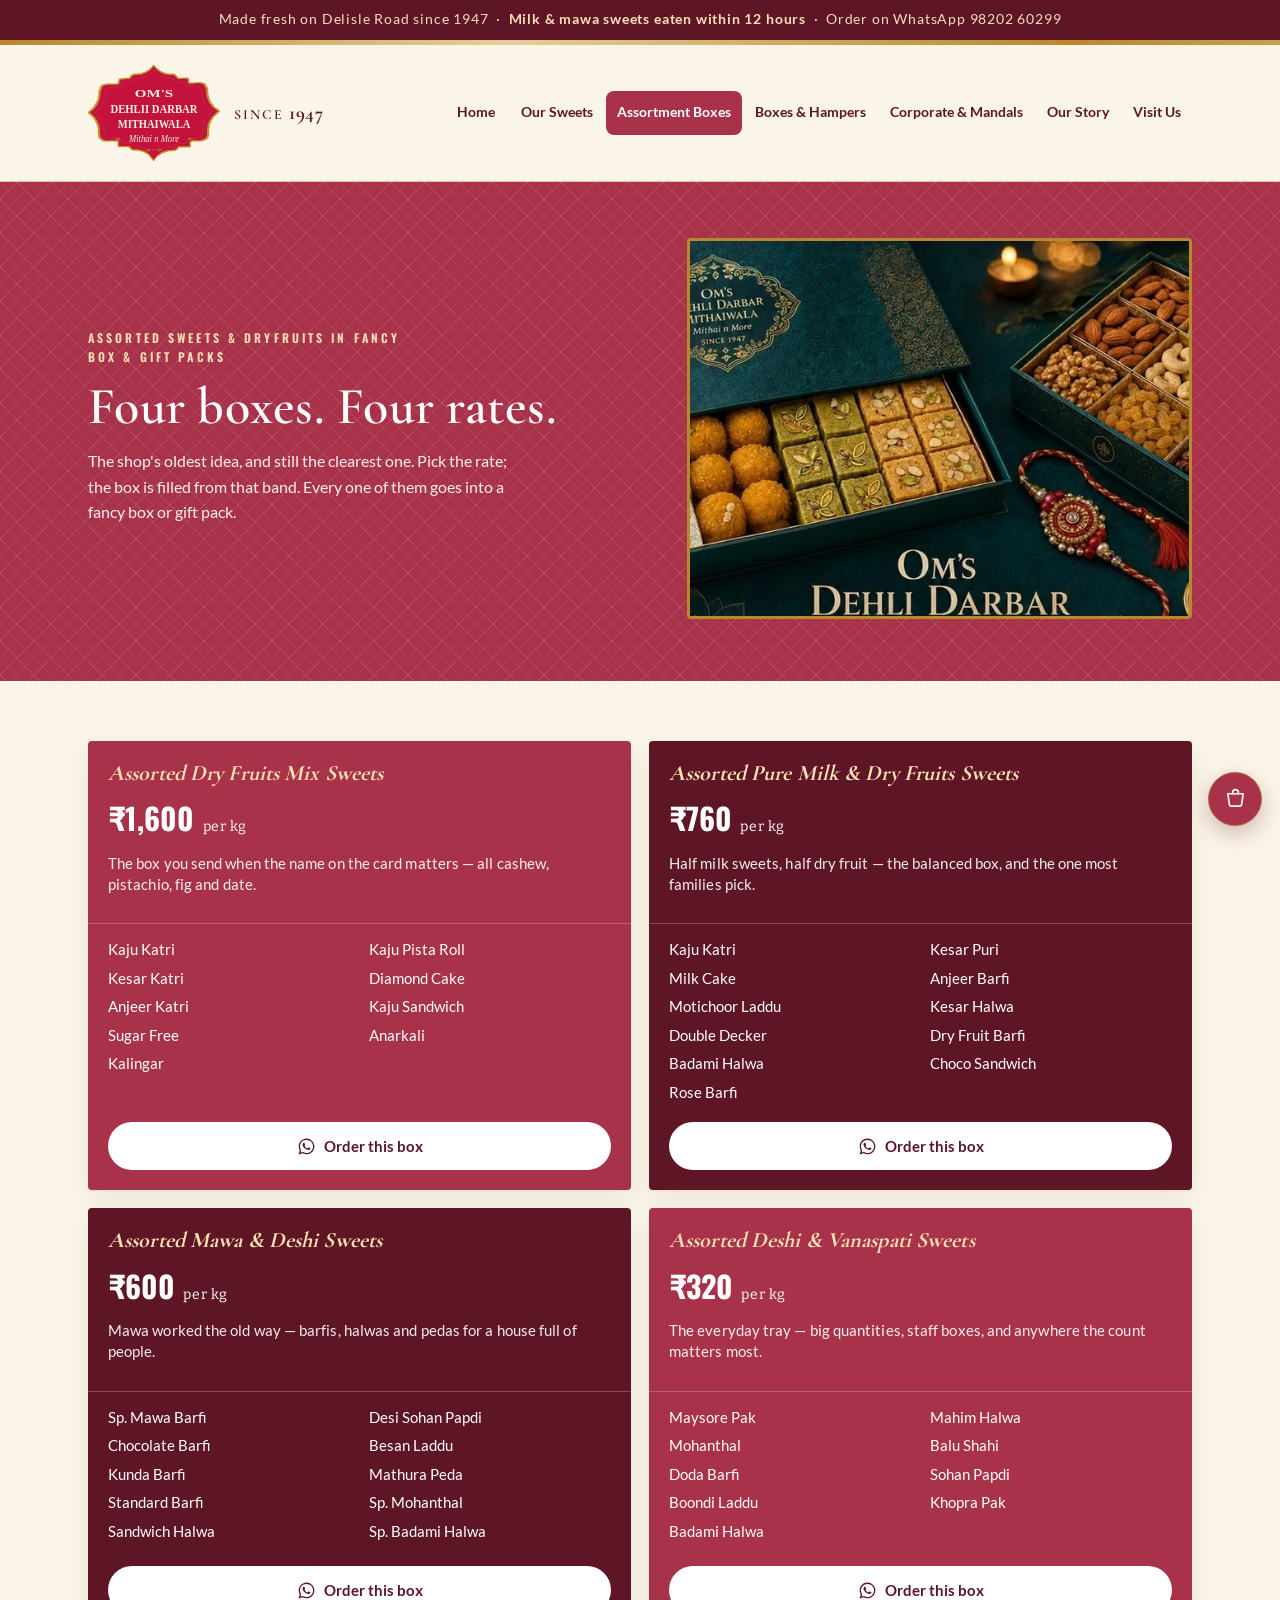
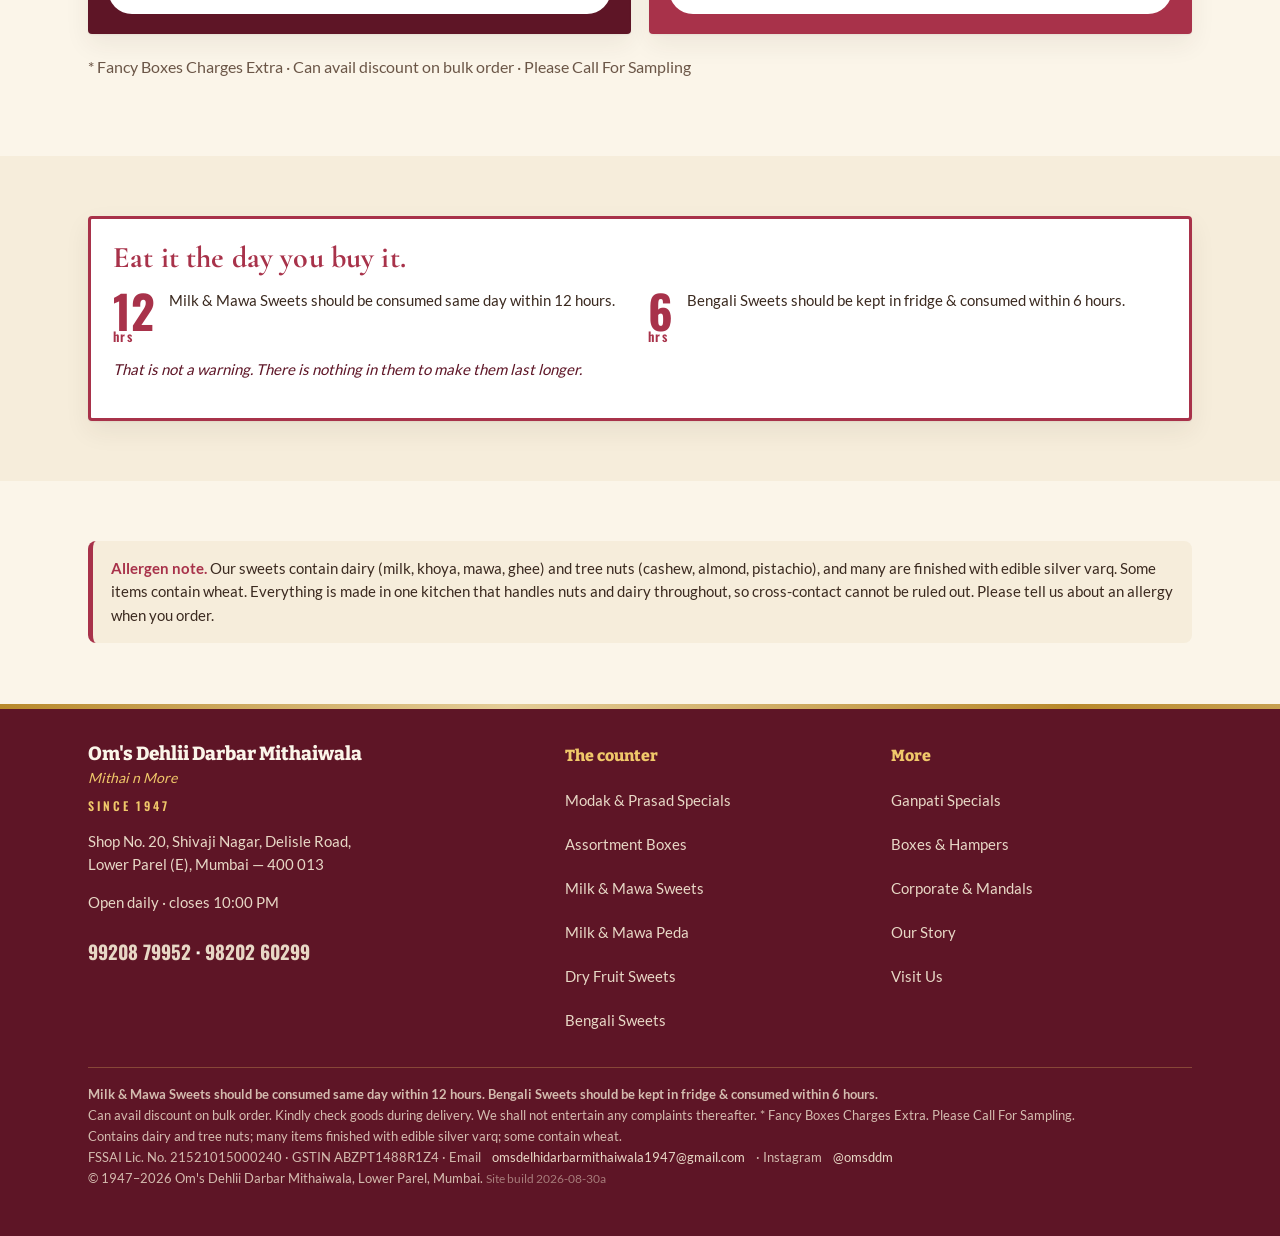
==== commit d698fe5a: "Transform website for Ganesh Chaturthi 2026: Modak and Prasad collection, Mandal bulk orders, new im" ====
--- a/assortments.html
+++ b/assortments.html
@@ -19,16 +19,16 @@
 <link rel="preload" href="assets/fonts/bitter-800.woff2" as="font" type="font/woff2" crossorigin>
 <link rel="preload" href="assets/fonts/bitter-400.woff2" as="font" type="font/woff2" crossorigin>
 <link rel="preload" href="assets/fonts/oswald-700.woff2" as="font" type="font/woff2" crossorigin>
-<link rel="stylesheet" href="assets/css/site.css?v=2026-08-21f">
-<script src="assets/js/products.js?v=2026-08-21f" defer></script>
-<script src="assets/js/site.js?v=2026-08-21f" defer></script>
+<link rel="stylesheet" href="assets/css/site.css?v=2026-08-30a">
+<script src="assets/js/products.js?v=2026-08-30a" defer></script>
+<script src="assets/js/site.js?v=2026-08-30a" defer></script>
 <link rel="icon" href="assets/img/logo.svg" type="image/svg+xml">
 <script type="application/ld+json">{"@context":"https://schema.org","@type":["Bakery","LocalBusiness","Store"],"name":"Om's Dehlii Darbar Mithaiwala","alternateName":["Om's Dehlii Darbar Mithaiwala","Oms Dehlii Darbar Mithaiwala"],"slogan":"Mithai n More","description":"All varieties of dry fruit, milk, bengali and mawa mithais manufactured by us. We cater to all orders for retail and corporate. Also available all types of dry fruits and farsans and chocolates. Fancy packaging available.","foundingDate":"1947","url":"https://omsdelhidarbarmithaiwala1947.github.io/Our-Website/","telephone":["+919920879952","+919820260299"],"priceRange":"₹₹","currenciesAccepted":"INR","paymentAccepted":"Cash, UPI","servesCuisine":"Indian sweets","address":{"@type":"PostalAddress","streetAddress":"Shop No. 20, Shivaji Nagar, Delisle Road","addressLocality":"Lower Parel (E), Mumbai","addressRegion":"Maharashtra","postalCode":"400013","addressCountry":"IN"},"openingHoursSpecification":[{"@type":"OpeningHoursSpecification","dayOfWeek":["Monday","Tuesday","Wednesday","Thursday","Friday","Saturday","Sunday"],"closes":"22:00"}],"aggregateRating":{"@type":"AggregateRating","ratingValue":"4.8","reviewCount":"16","bestRating":"5"},"hasMap":"https://maps.google.com/?q=Om%27s%20Dehlii%20Darbar%20Mithaiwala%2C%20Shop%20No.%2020%2C%20Shivaji%20Nagar%2C%20Delisle%20Road%2C%20Lower%20Parel%20%28E%29%2C%20Mumbai%20400013"}</script>
 </head>
 <body>
 <a class="skip" href="#main">Skip to content</a>
 <div class="announce"><span>Made fresh on Delisle Road since 1947 &nbsp;·&nbsp; <b>Milk &amp; mawa sweets eaten within 12 hours</b> &nbsp;·&nbsp; Order on WhatsApp 98202 60299</span></div>
-<div class="season" id="season-banner" role="region" aria-label="Rakhi season notice"><div class="season-in"><span>Fancy Rakhi Gift Hampers are ready — ₹1,400 to ₹3,000.</span><a href="rakhi.html">See the hampers</a><button class="x" type="button" aria-label="Dismiss this notice">&times;</button></div></div>
+<div class="season" id="season-banner" role="region" aria-label="Ganesh Chaturthi season notice"><div class="season-in"><span>Ganesh Chaturthi 2026 — Fresh Modak, Prasad Boxes &amp; Mandal Bulk Orders are Open!</span><a href="ganpati.html">See Ganpati Specials</a><button class="x" type="button" aria-label="Dismiss this notice">&times;</button></div></div>
 <div class="goldrule" aria-hidden="true"></div>
 <header class="hdr">
   <div class="hdr-in">
@@ -37,7 +37,7 @@
       <span class="since">SINCE <b>1947</b></span>
     </a>
     <button class="navbtn" id="navbtn" aria-expanded="false" aria-controls="nav">Menu</button>
-    <nav class="nav" id="nav" aria-label="Main"><ul><li><a href="index.html">Home</a></li><li><a href="rakhi.html" data-season-only>Rakhi Specials</a></li><li><a href="assortments.html">Assortment Boxes</a></li><li><a href="sweets.html">Our Sweets</a></li><li><a href="boxes.html">Boxes &amp; Hampers</a></li><li><a href="corporate.html">Corporate &amp; Bulk</a></li><li><a href="story.html">Our Story</a></li><li><a href="visit.html">Visit Us</a></li></ul></nav>
+    <nav class="nav" id="nav" aria-label="Main"><ul><li><a href="index.html">Home</a></li><li><a href="ganpati.html" data-season-only>Ganpati Specials</a></li><li><a href="sweets.html">Our Sweets</a></li><li><a href="assortments.html">Assortment Boxes</a></li><li><a href="boxes.html">Boxes &amp; Hampers</a></li><li><a href="corporate.html">Corporate &amp; Mandals</a></li><li><a href="story.html">Our Story</a></li><li><a href="visit.html">Visit Us</a></li></ul></nav>
   </div>
 </header>
 <main id="main">
@@ -86,9 +86,10 @@
         <p>Open daily · closes 10:00 PM</p>
         <div class="nums" data-phones></div>
       </div>
-      <div>
+            <div>
         <h4>The counter</h4>
         <ul>
+          <li><a href="ganpati.html">Modak &amp; Prasad Specials</a></li>
           <li><a href="assortments.html">Assortment Boxes</a></li>
           <li><a href="sweets.html">Milk &amp; Mawa Sweets</a></li>
           <li><a href="sweets.html">Milk &amp; Mawa Peda</a></li>
@@ -96,12 +97,12 @@
           <li><a href="sweets.html">Bengali Sweets</a></li>
         </ul>
       </div>
-      <div>
+            <div>
         <h4>More</h4>
         <ul>
-          <li><a href="rakhi.html">Rakhi Specials</a></li>
+          <li><a href="ganpati.html">Ganpati Specials</a></li>
           <li><a href="boxes.html">Boxes &amp; Hampers</a></li>
-          <li><a href="corporate.html">Corporate &amp; Bulk</a></li>
+          <li><a href="corporate.html">Corporate &amp; Mandals</a></li>
           <li><a href="story.html">Our Story</a></li>
           <li><a href="visit.html">Visit Us</a></li>
         </ul>
@@ -115,7 +116,7 @@
       Contains dairy and tree nuts; many items finished with edible silver varq; some contain wheat.<br>
       FSSAI Lic. No. <span data-ph="fssai"></span> · GSTIN <span data-ph="gst"></span> ·
       Email <span data-ph="email"></span> · Instagram <span data-ph="instagram"></span><br>
-      © 1947–2026 Om's Dehlii Darbar Mithaiwala, Lower Parel, Mumbai. <span class="build">Site build 2026-08-21f</span>
+      © 1947–2026 Om's Dehlii Darbar Mithaiwala, Lower Parel, Mumbai. <span class="build">Site build 2026-08-30a</span>
     </p>
   </div>
 </footer>
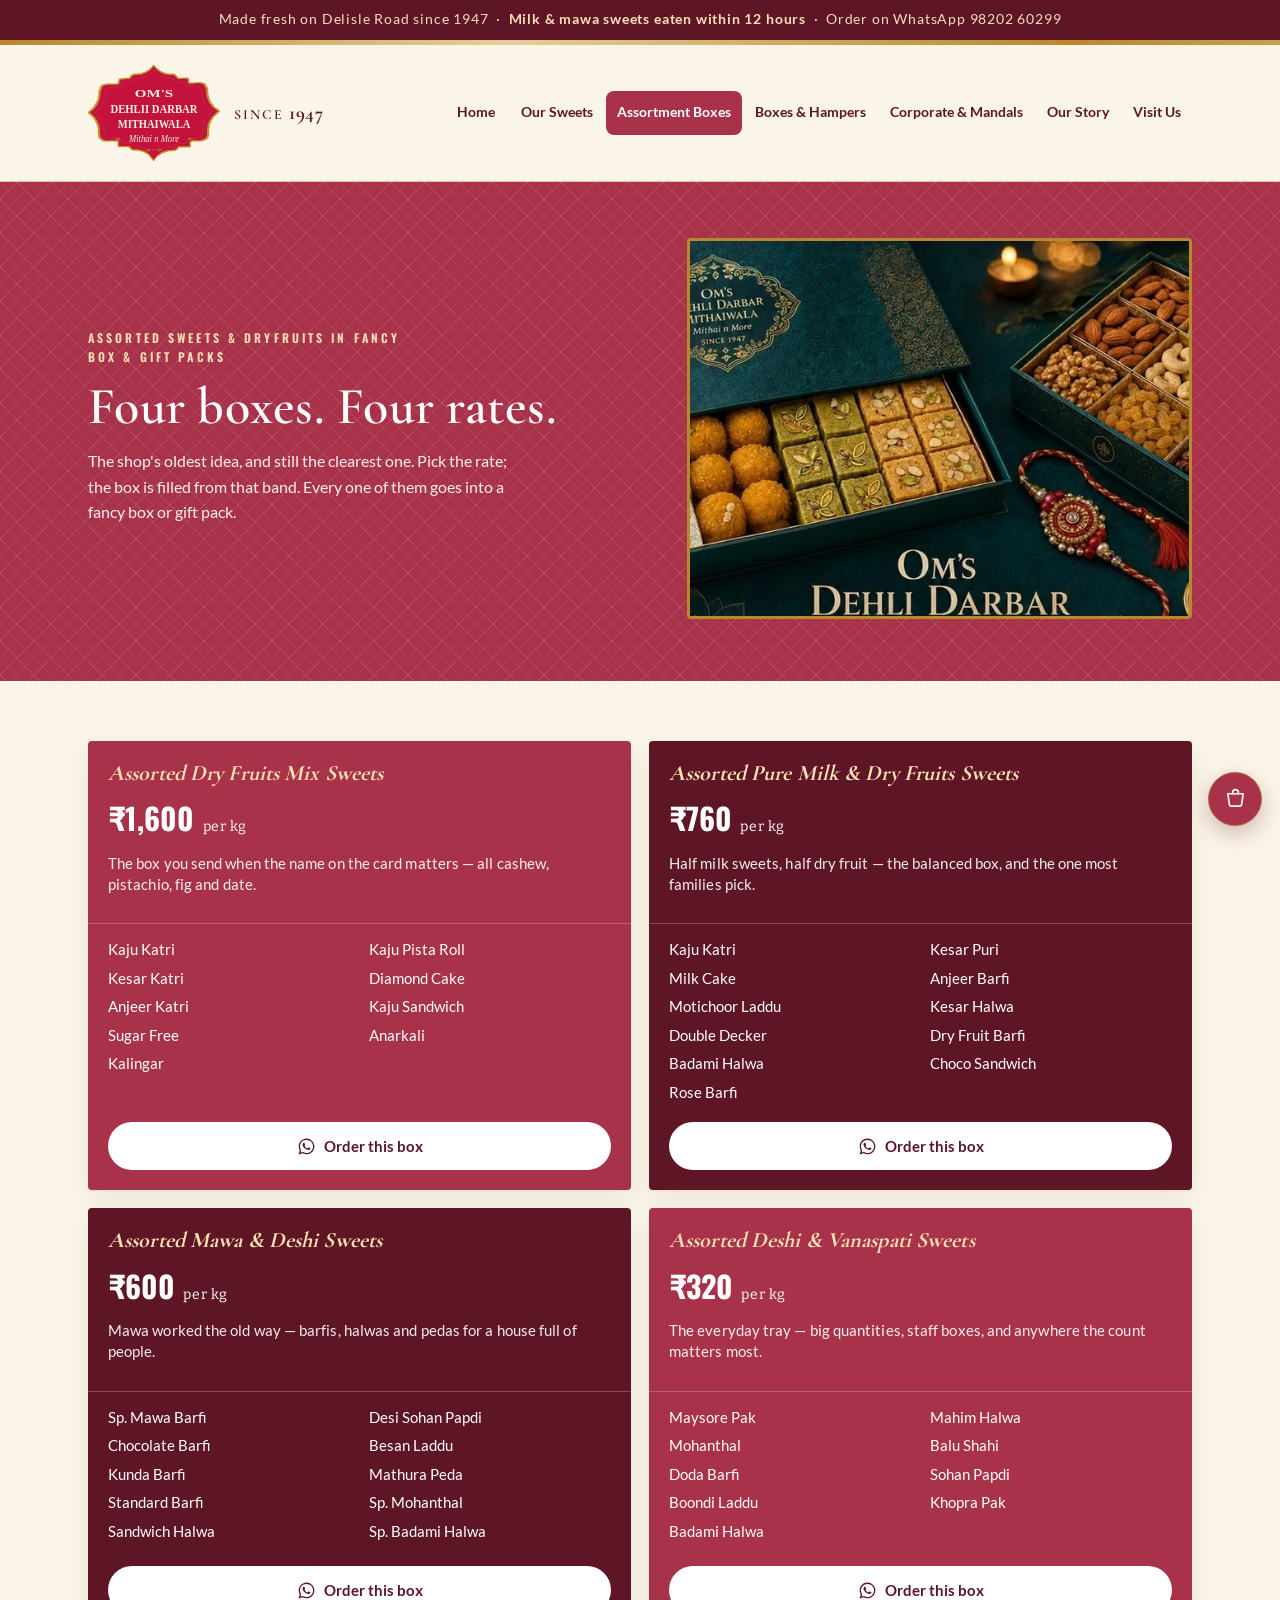
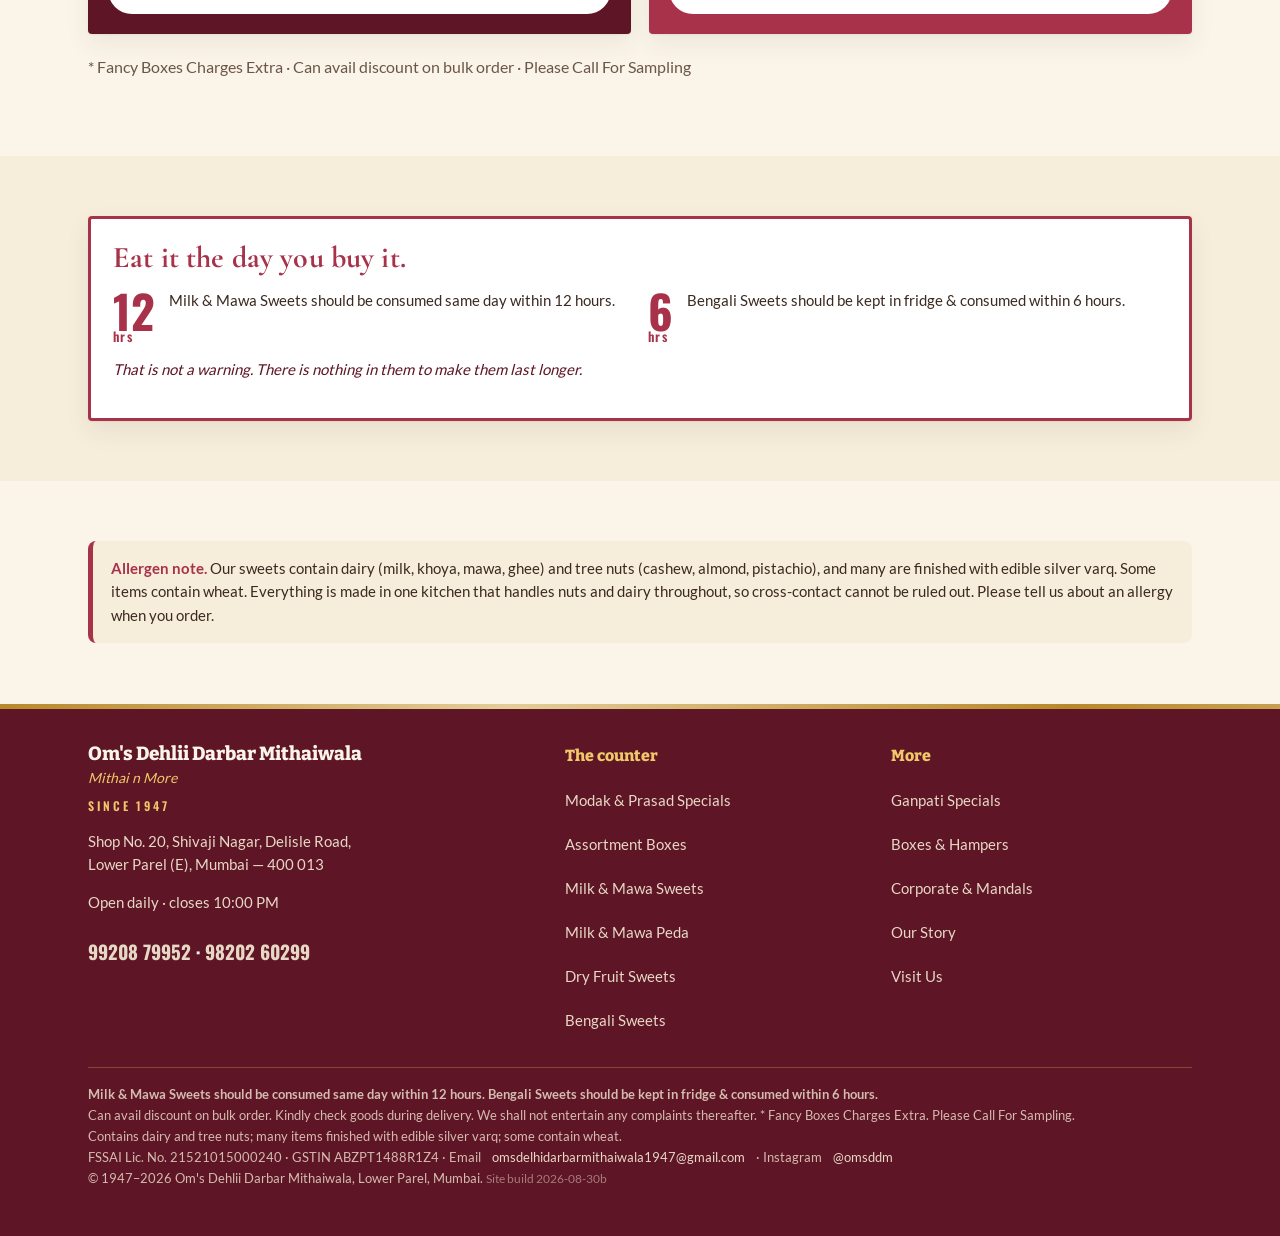
==== commit fb637b6d: "Update 21 Modak Mahaprasad Box image to feature authentic Om's Dehli Darbar Mithaiwala branding" ====
--- a/assortments.html
+++ b/assortments.html
@@ -19,9 +19,9 @@
 <link rel="preload" href="assets/fonts/bitter-800.woff2" as="font" type="font/woff2" crossorigin>
 <link rel="preload" href="assets/fonts/bitter-400.woff2" as="font" type="font/woff2" crossorigin>
 <link rel="preload" href="assets/fonts/oswald-700.woff2" as="font" type="font/woff2" crossorigin>
-<link rel="stylesheet" href="assets/css/site.css?v=2026-08-30a">
-<script src="assets/js/products.js?v=2026-08-30a" defer></script>
-<script src="assets/js/site.js?v=2026-08-30a" defer></script>
+<link rel="stylesheet" href="assets/css/site.css?v=2026-08-30b">
+<script src="assets/js/products.js?v=2026-08-30b" defer></script>
+<script src="assets/js/site.js?v=2026-08-30b" defer></script>
 <link rel="icon" href="assets/img/logo.svg" type="image/svg+xml">
 <script type="application/ld+json">{"@context":"https://schema.org","@type":["Bakery","LocalBusiness","Store"],"name":"Om's Dehlii Darbar Mithaiwala","alternateName":["Om's Dehlii Darbar Mithaiwala","Oms Dehlii Darbar Mithaiwala"],"slogan":"Mithai n More","description":"All varieties of dry fruit, milk, bengali and mawa mithais manufactured by us. We cater to all orders for retail and corporate. Also available all types of dry fruits and farsans and chocolates. Fancy packaging available.","foundingDate":"1947","url":"https://omsdelhidarbarmithaiwala1947.github.io/Our-Website/","telephone":["+919920879952","+919820260299"],"priceRange":"₹₹","currenciesAccepted":"INR","paymentAccepted":"Cash, UPI","servesCuisine":"Indian sweets","address":{"@type":"PostalAddress","streetAddress":"Shop No. 20, Shivaji Nagar, Delisle Road","addressLocality":"Lower Parel (E), Mumbai","addressRegion":"Maharashtra","postalCode":"400013","addressCountry":"IN"},"openingHoursSpecification":[{"@type":"OpeningHoursSpecification","dayOfWeek":["Monday","Tuesday","Wednesday","Thursday","Friday","Saturday","Sunday"],"closes":"22:00"}],"aggregateRating":{"@type":"AggregateRating","ratingValue":"4.8","reviewCount":"16","bestRating":"5"},"hasMap":"https://maps.google.com/?q=Om%27s%20Dehlii%20Darbar%20Mithaiwala%2C%20Shop%20No.%2020%2C%20Shivaji%20Nagar%2C%20Delisle%20Road%2C%20Lower%20Parel%20%28E%29%2C%20Mumbai%20400013"}</script>
 </head>
@@ -116,7 +116,7 @@
       Contains dairy and tree nuts; many items finished with edible silver varq; some contain wheat.<br>
       FSSAI Lic. No. <span data-ph="fssai"></span> · GSTIN <span data-ph="gst"></span> ·
       Email <span data-ph="email"></span> · Instagram <span data-ph="instagram"></span><br>
-      © 1947–2026 Om's Dehlii Darbar Mithaiwala, Lower Parel, Mumbai. <span class="build">Site build 2026-08-30a</span>
+      © 1947–2026 Om's Dehlii Darbar Mithaiwala, Lower Parel, Mumbai. <span class="build">Site build 2026-08-30b</span>
     </p>
   </div>
 </footer>
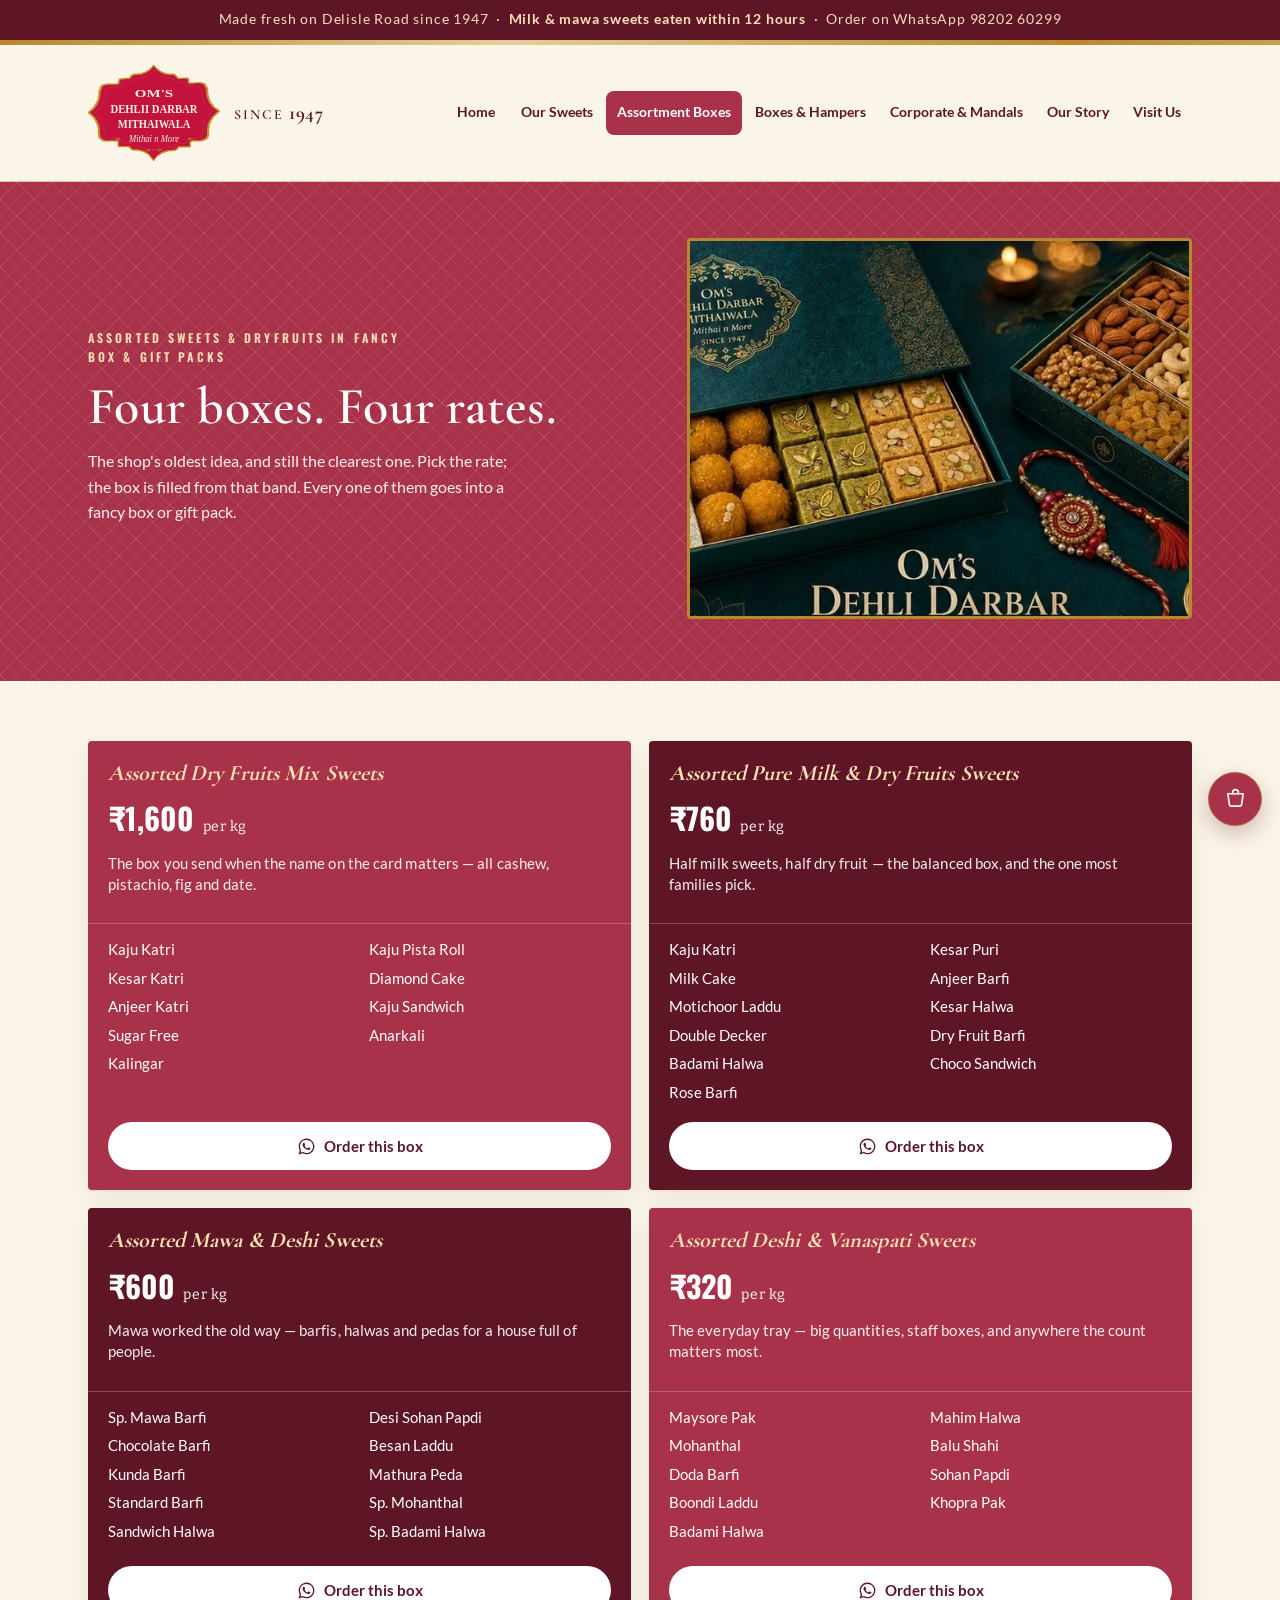
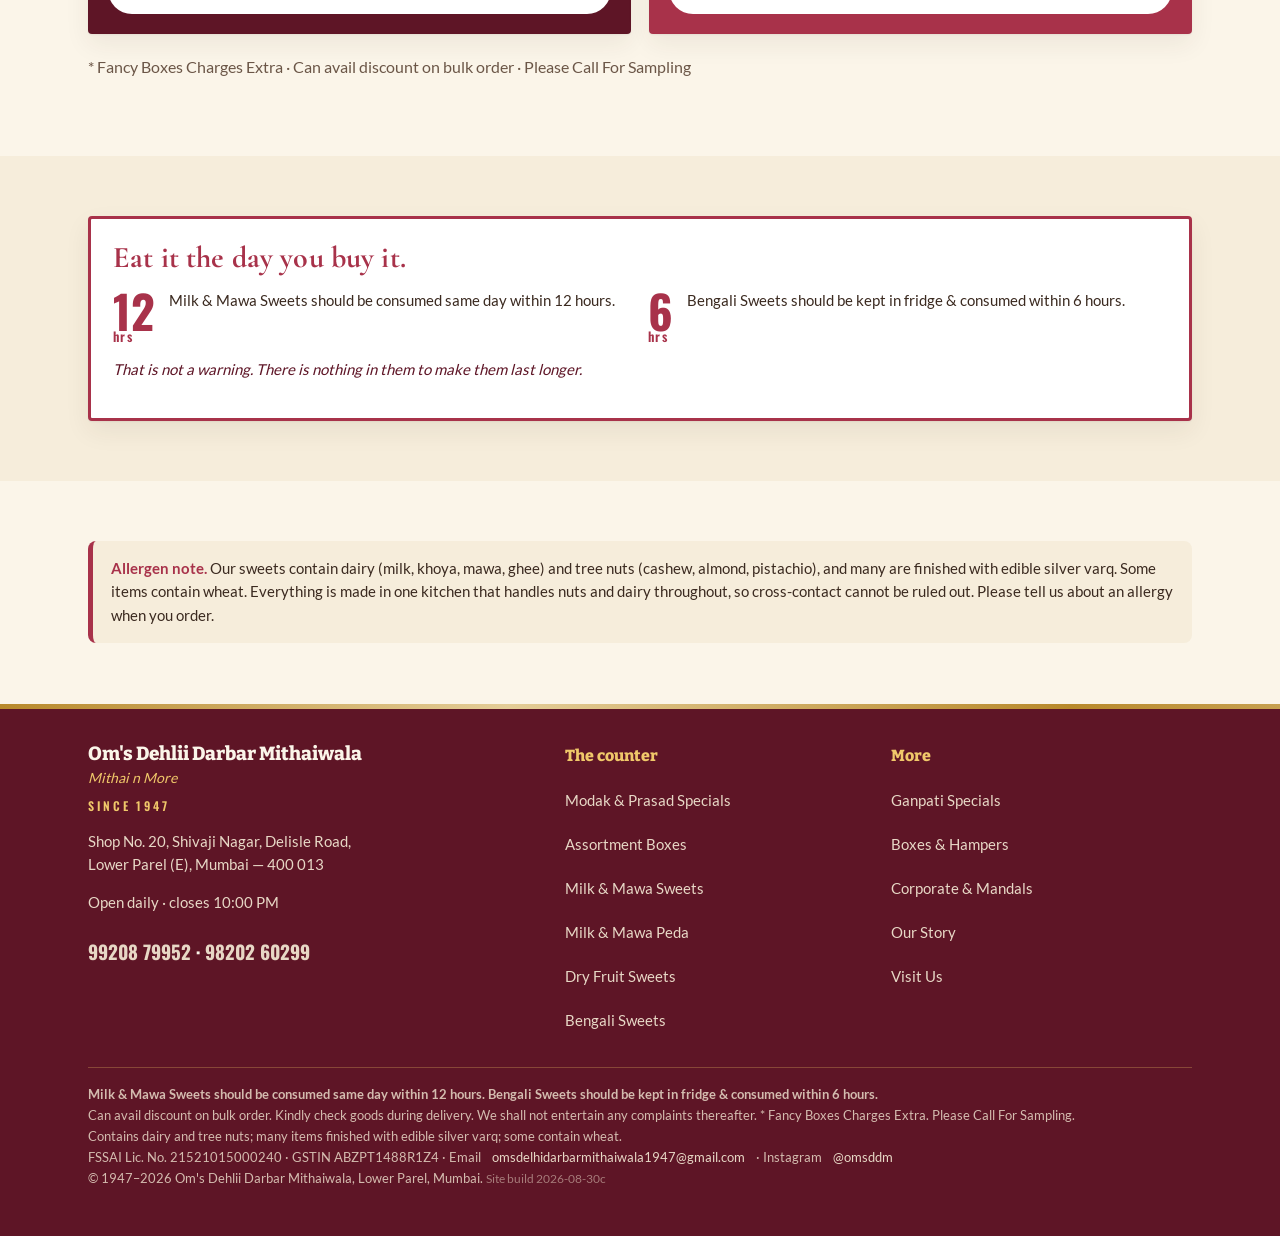
==== commit 8d4a661f: "Fix badge text color to crisp white on Ganpati Special and Bestseller ribbons" ====
--- a/assortments.html
+++ b/assortments.html
@@ -19,9 +19,9 @@
 <link rel="preload" href="assets/fonts/bitter-800.woff2" as="font" type="font/woff2" crossorigin>
 <link rel="preload" href="assets/fonts/bitter-400.woff2" as="font" type="font/woff2" crossorigin>
 <link rel="preload" href="assets/fonts/oswald-700.woff2" as="font" type="font/woff2" crossorigin>
-<link rel="stylesheet" href="assets/css/site.css?v=2026-08-30b">
-<script src="assets/js/products.js?v=2026-08-30b" defer></script>
-<script src="assets/js/site.js?v=2026-08-30b" defer></script>
+<link rel="stylesheet" href="assets/css/site.css?v=2026-08-30c">
+<script src="assets/js/products.js?v=2026-08-30c" defer></script>
+<script src="assets/js/site.js?v=2026-08-30c" defer></script>
 <link rel="icon" href="assets/img/logo.svg" type="image/svg+xml">
 <script type="application/ld+json">{"@context":"https://schema.org","@type":["Bakery","LocalBusiness","Store"],"name":"Om's Dehlii Darbar Mithaiwala","alternateName":["Om's Dehlii Darbar Mithaiwala","Oms Dehlii Darbar Mithaiwala"],"slogan":"Mithai n More","description":"All varieties of dry fruit, milk, bengali and mawa mithais manufactured by us. We cater to all orders for retail and corporate. Also available all types of dry fruits and farsans and chocolates. Fancy packaging available.","foundingDate":"1947","url":"https://omsdelhidarbarmithaiwala1947.github.io/Our-Website/","telephone":["+919920879952","+919820260299"],"priceRange":"₹₹","currenciesAccepted":"INR","paymentAccepted":"Cash, UPI","servesCuisine":"Indian sweets","address":{"@type":"PostalAddress","streetAddress":"Shop No. 20, Shivaji Nagar, Delisle Road","addressLocality":"Lower Parel (E), Mumbai","addressRegion":"Maharashtra","postalCode":"400013","addressCountry":"IN"},"openingHoursSpecification":[{"@type":"OpeningHoursSpecification","dayOfWeek":["Monday","Tuesday","Wednesday","Thursday","Friday","Saturday","Sunday"],"closes":"22:00"}],"aggregateRating":{"@type":"AggregateRating","ratingValue":"4.8","reviewCount":"16","bestRating":"5"},"hasMap":"https://maps.google.com/?q=Om%27s%20Dehlii%20Darbar%20Mithaiwala%2C%20Shop%20No.%2020%2C%20Shivaji%20Nagar%2C%20Delisle%20Road%2C%20Lower%20Parel%20%28E%29%2C%20Mumbai%20400013"}</script>
 </head>
@@ -116,7 +116,7 @@
       Contains dairy and tree nuts; many items finished with edible silver varq; some contain wheat.<br>
       FSSAI Lic. No. <span data-ph="fssai"></span> · GSTIN <span data-ph="gst"></span> ·
       Email <span data-ph="email"></span> · Instagram <span data-ph="instagram"></span><br>
-      © 1947–2026 Om's Dehlii Darbar Mithaiwala, Lower Parel, Mumbai. <span class="build">Site build 2026-08-30b</span>
+      © 1947–2026 Om's Dehlii Darbar Mithaiwala, Lower Parel, Mumbai. <span class="build">Site build 2026-08-30c</span>
     </p>
   </div>
 </footer>
--- a/assets/css/site.css
+++ b/assets/css/site.css
@@ -463,10 +463,12 @@
   text-decoration:none;cursor:pointer}
 .pcard .padd svg{width:16px;height:16px}
 .pcard .padd:hover{background:var(--crimson-d)}
-.ribbonflag{position:absolute;left:0;top:11px;z-index:3;background:var(--gold);color:#3A2318;
-  font-family:'Oswald',sans-serif;font-size:10.5px;font-weight:600;letter-spacing:.12em;text-transform:uppercase;
-  padding:5px 11px;border-radius:0 7px 7px 0}
-.ribbonflag.hot{background:var(--crimson);color:#fff}
+.ribbonflag, .flag, .pcard .flag, .card .flag{position:absolute;left:0;top:11px;z-index:3;
+  background:var(--maroon, #5E1526);color:#FFFFFF!important;
+  font-family:'Oswald',sans-serif;font-size:11px;font-weight:700;letter-spacing:.12em;text-transform:uppercase;
+  padding:5px 12px;border-radius:0 7px 7px 0;box-shadow:0 2px 6px rgba(0,0,0,0.3);
+  text-shadow:0 1px 2px rgba(0,0,0,0.4)}
+.ribbonflag.hot, .flag.hot{background:var(--crimson, #C4123F);color:#FFFFFF!important}
 
 /* ---------- ROW HEADER with "view all" ---------- */
 .rowhead{display:flex;align-items:flex-end;justify-content:space-between;gap:16px;margin-bottom:16px;flex-wrap:wrap}
@@ -606,7 +608,7 @@
 .banner .bin{background:linear-gradient(90deg,rgba(94,21,38,.90),rgba(94,21,38,.55) 62%,rgba(94,21,38,0))}
 .announce{background:var(--maroon);color:#F3DFC0}
 .season{background:var(--cream-2);border-bottom:1px solid rgba(184,137,43,.42)}
-.ribbonflag{background:var(--maroon)}
+.ribbonflag, .flag{background:var(--maroon);color:#ffffff!important}
 .trustbar{background:var(--cream-2)}
 footer,.sitefoot{background:var(--maroon);color:#F3DFC0}
 .noimg{background:var(--cream-2) url(../img/lattice.svg) repeat;background-size:34px 34px}
